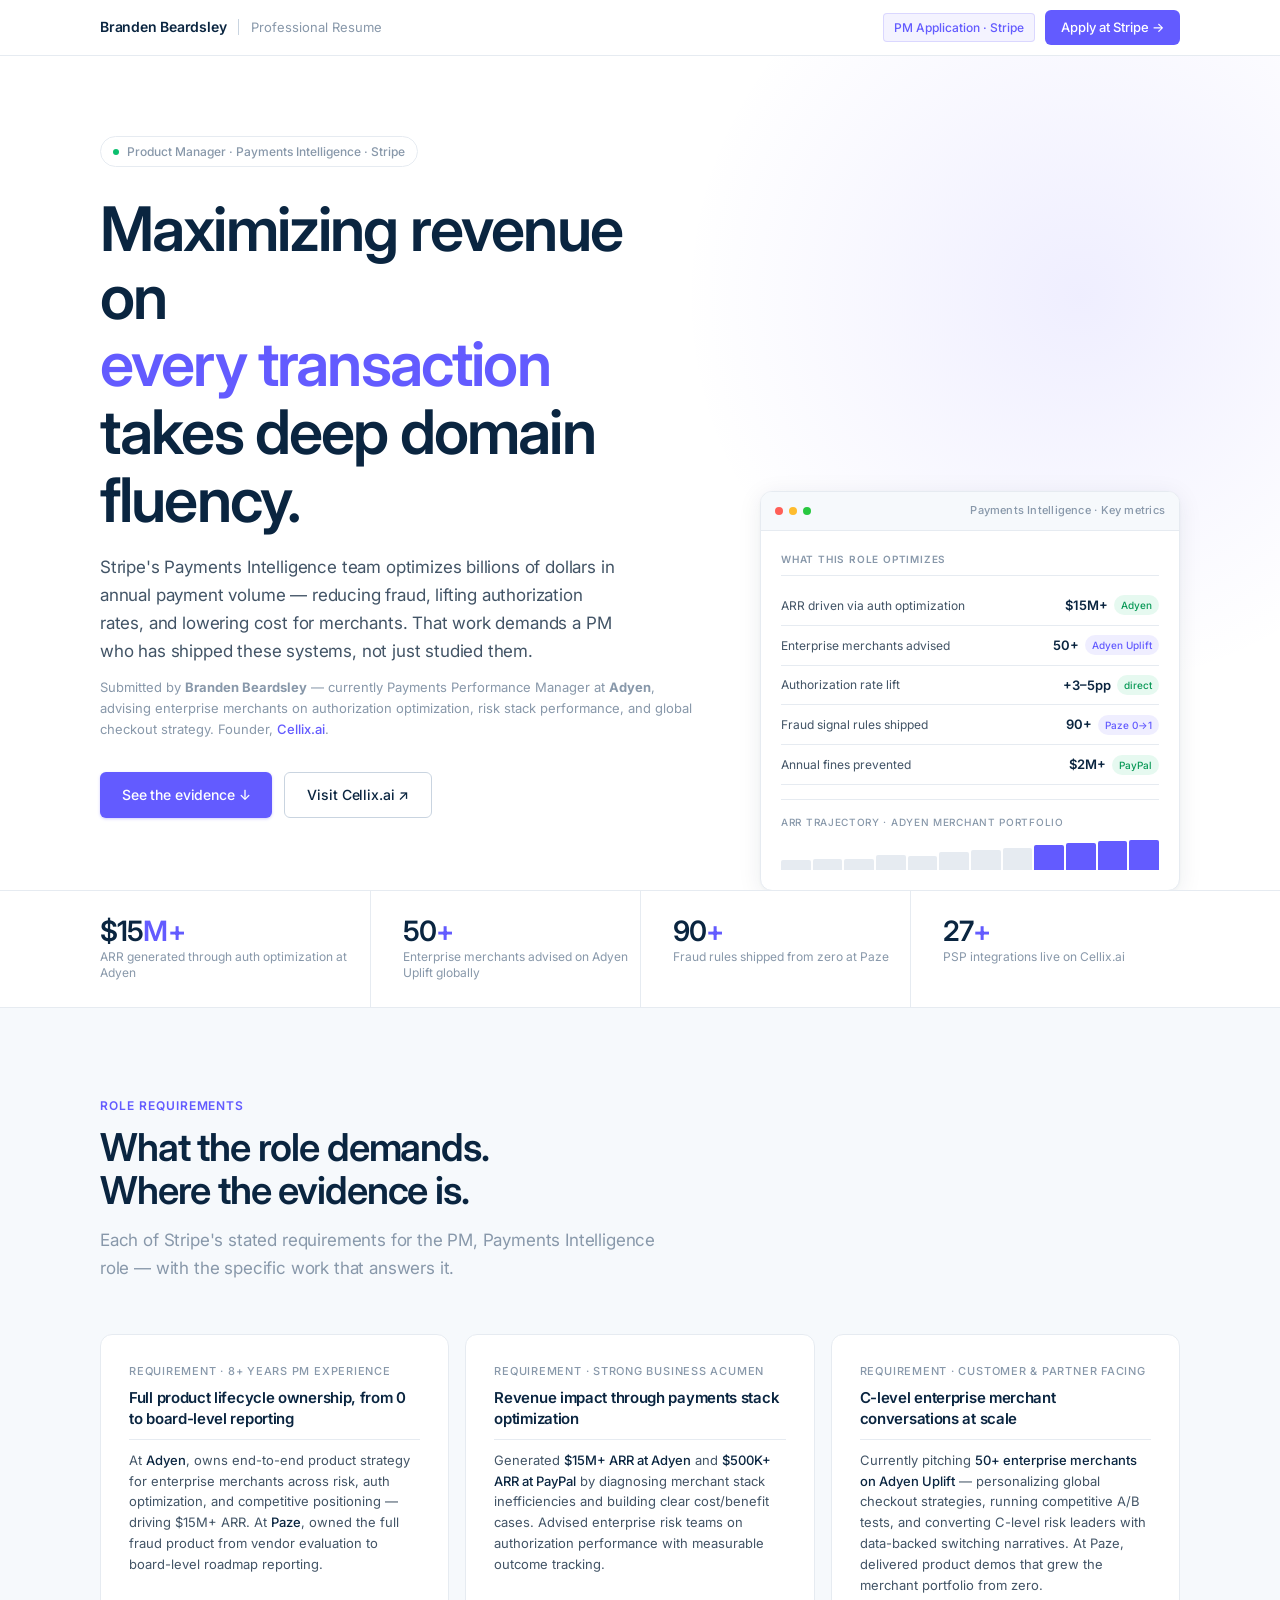
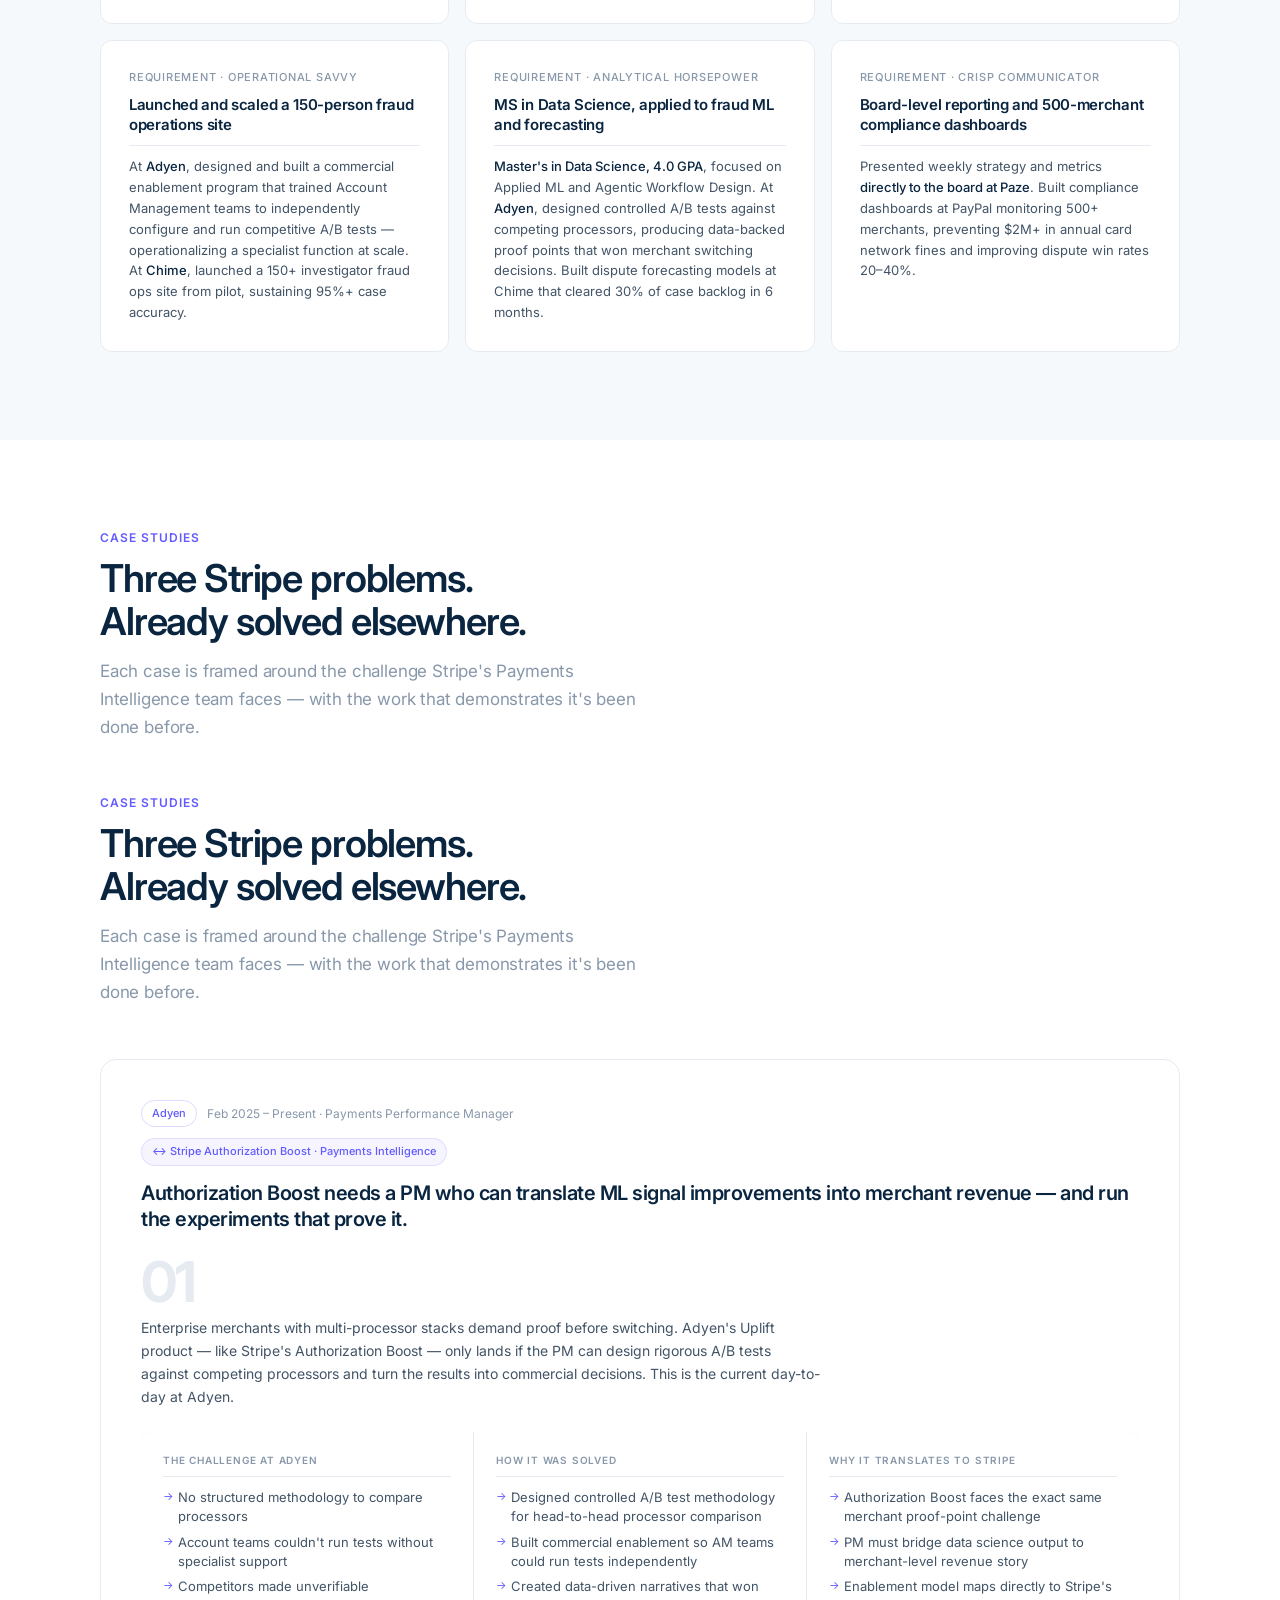
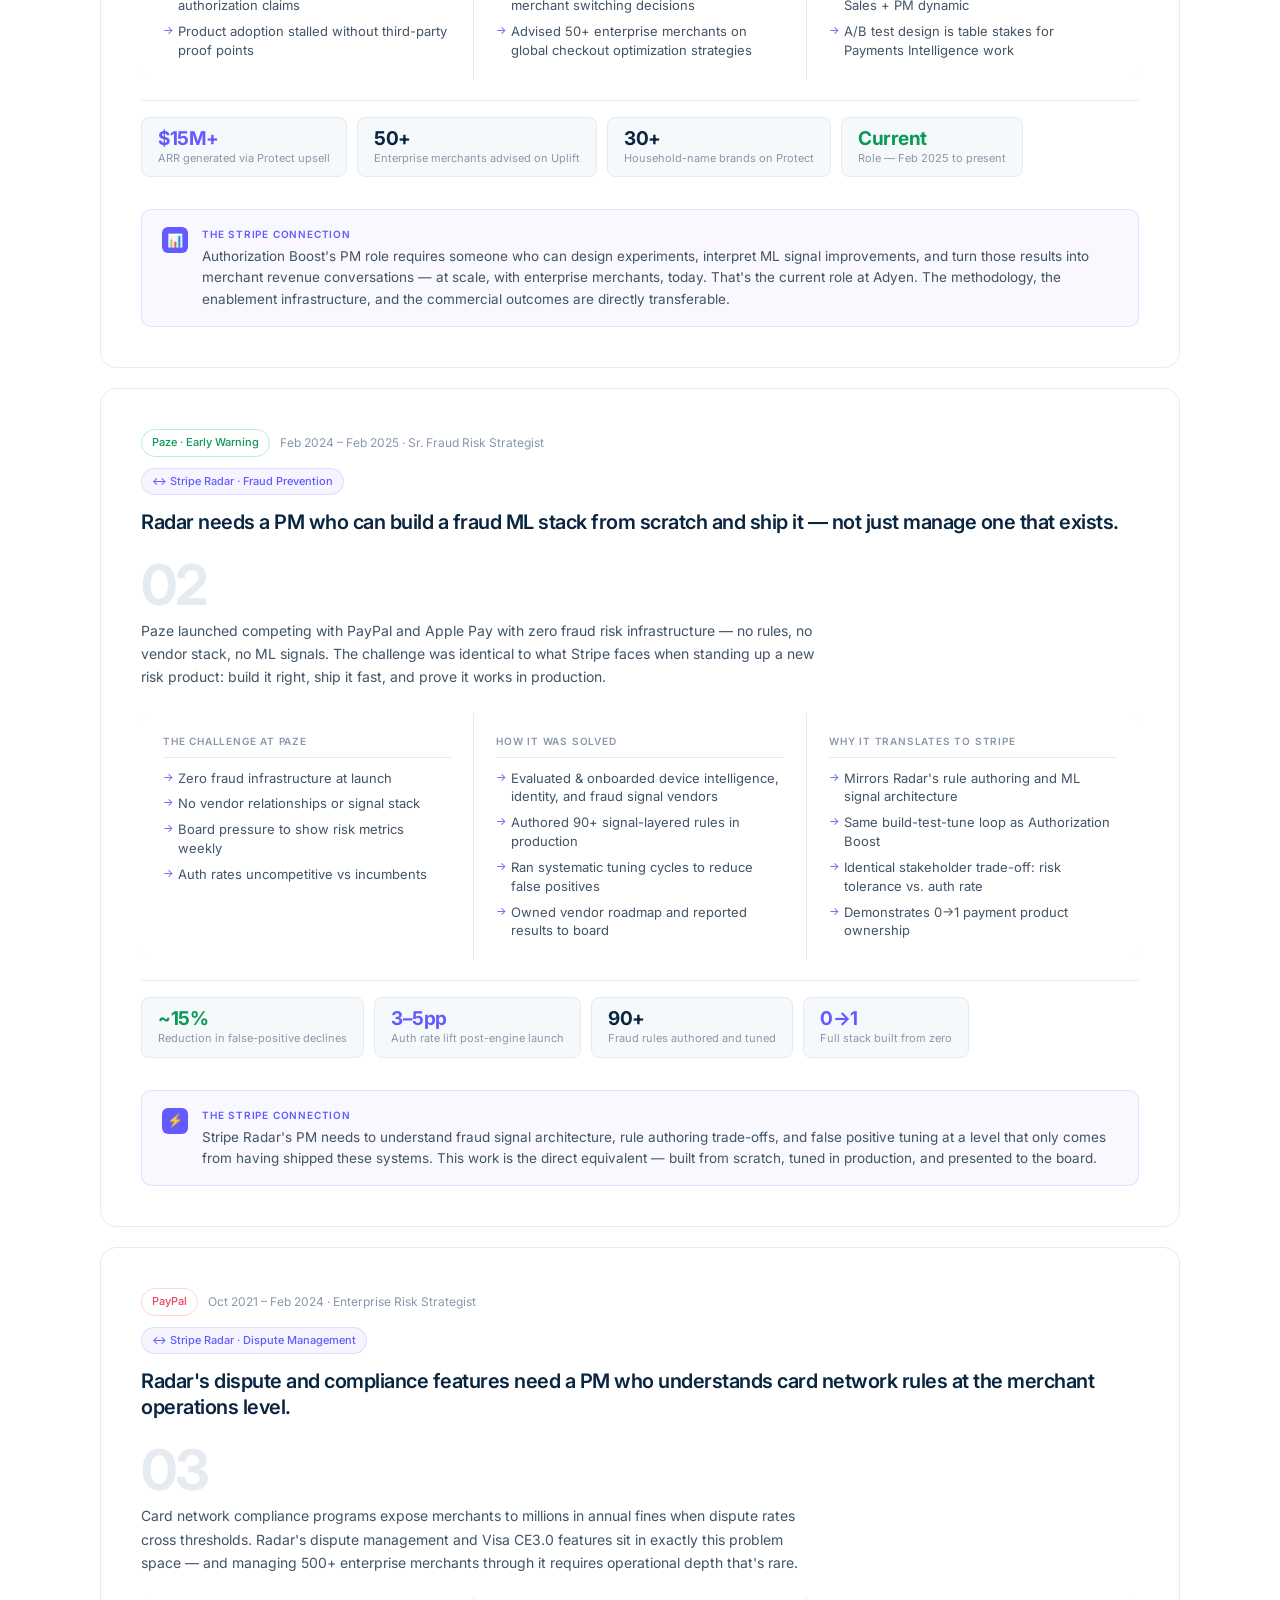
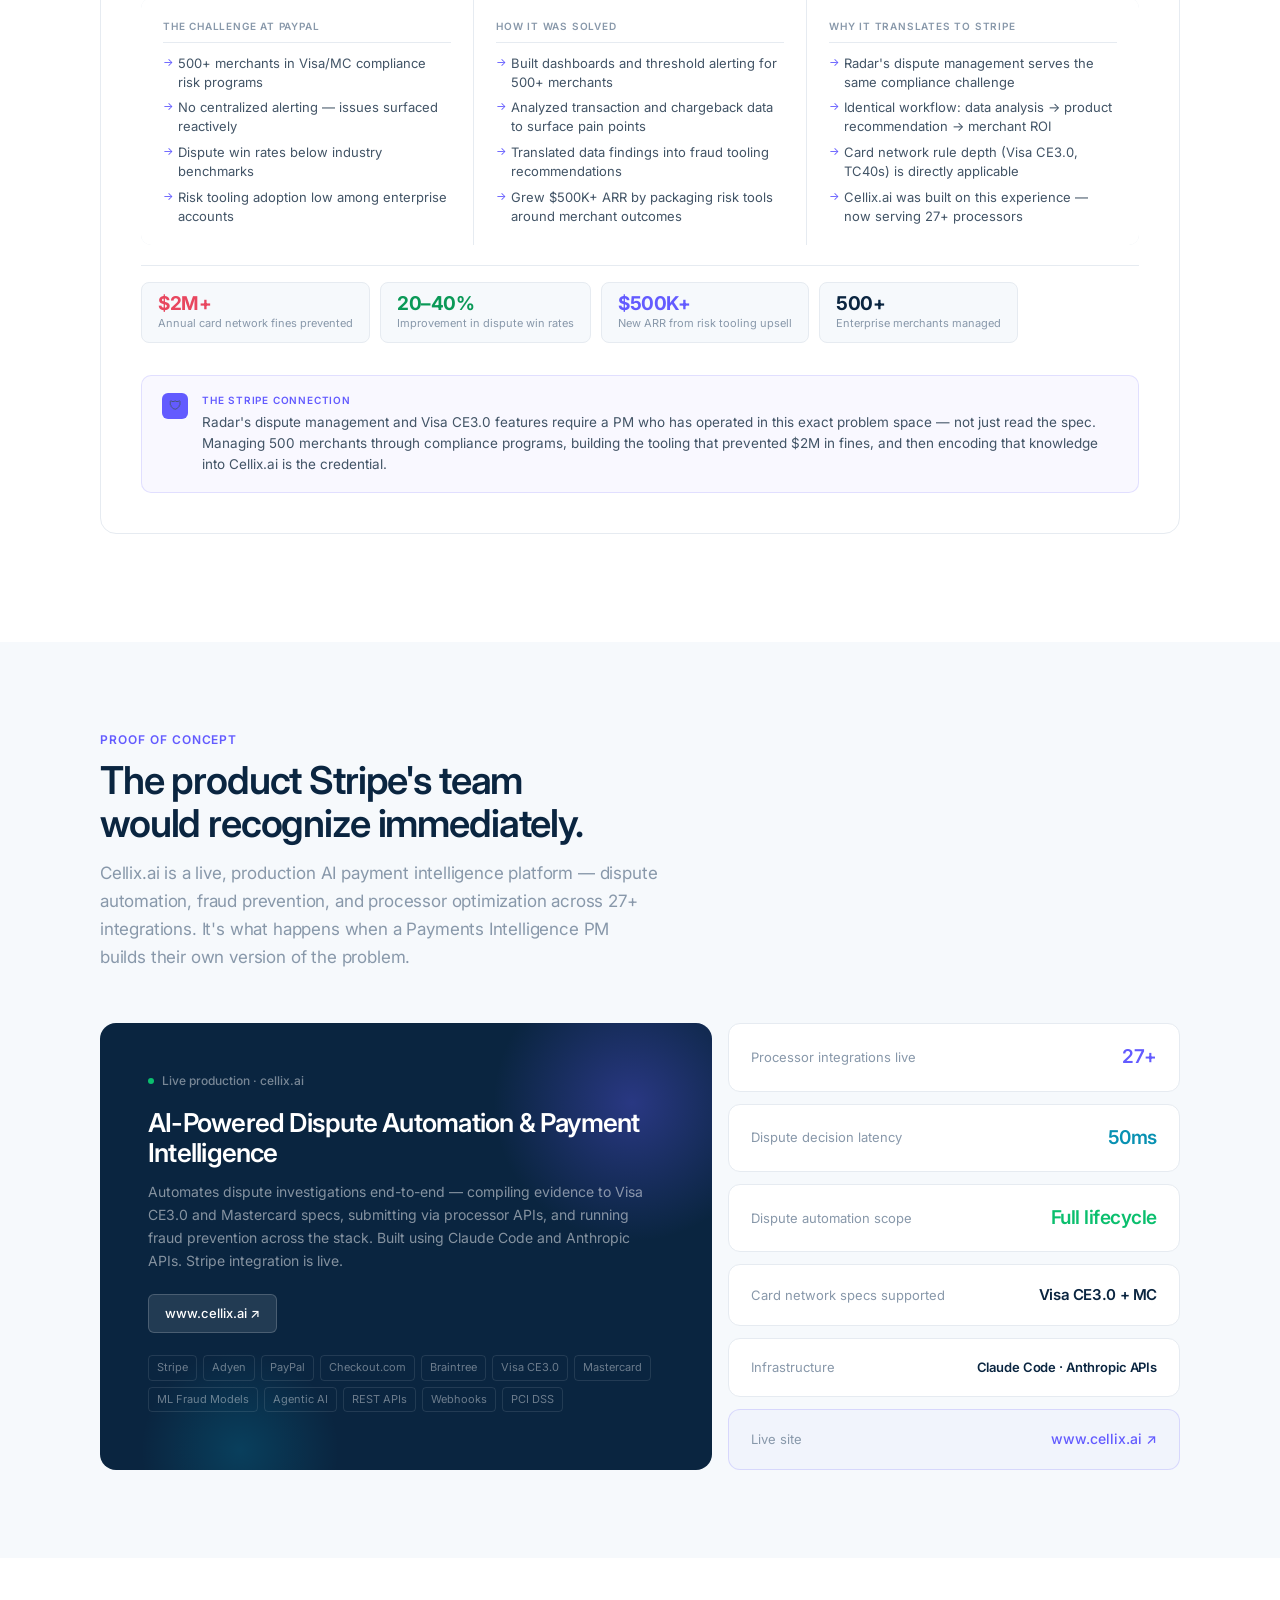
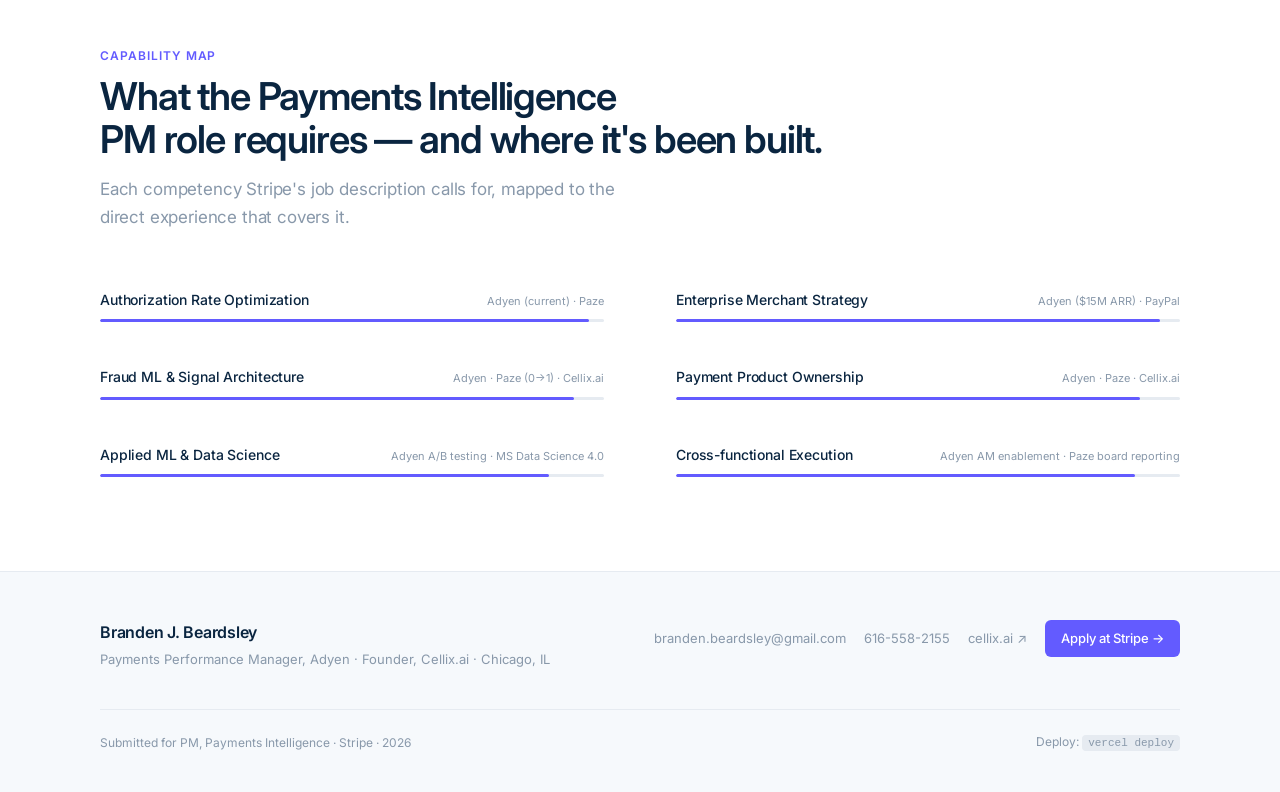
==== index.html @ ced95c44 "Initial commit: Branden Beardsley resume site for Stripe PM application Static HTML resume site with" ====
<!DOCTYPE html>
<html lang="en">
<head>
<meta charset="UTF-8"/>
<meta name="viewport" content="width=device-width, initial-scale=1.0"/>
<title>Branden Beardsley | Professional Resume</title>
<link rel="preconnect" href="https://fonts.googleapis.com"/>
<link rel="preconnect" href="https://fonts.gstatic.com" crossorigin/>
<link href="https://fonts.googleapis.com/css2?family=Inter:wght@300;400;500;600&display=swap" rel="stylesheet"/>
<style>
:root{
  --v:#635BFF;
  --v-dark:#4F46E5;
  --navy:#0A2540;
  --green:#0BBF6E;
  --red:#E8475F;
  --white:#FFFFFF;
  --surface:#F6F9FC;
  --border:#E6EBF1;
  --border2:#C9D4E0;
  --muted:#8898AA;
  --body:#425466;
  --head:#0A2540;
  --f:'Inter',-apple-system,BlinkMacSystemFont,'Segoe UI',sans-serif;
  --max:1080px;
  --g:48px;
}
*,*::before,*::after{box-sizing:border-box;margin:0;padding:0}
html{scroll-behavior:smooth}
body{font-family:var(--f);color:var(--body);background:var(--white);-webkit-font-smoothing:antialiased;overflow-x:hidden;line-height:1.6}

/* NAV */
.nav{position:sticky;top:0;z-index:200;height:56px;display:flex;align-items:center;padding:0 var(--g);background:rgba(255,255,255,.95);backdrop-filter:blur(10px);border-bottom:1px solid var(--border)}
.nav-in{max-width:var(--max);width:100%;margin:0 auto;display:flex;align-items:center;justify-content:space-between}
.nav-brand{display:flex;align-items:center;text-decoration:none}
.nav-name{font-size:14px;font-weight:600;color:var(--head);letter-spacing:-.015em}
.nav-div{width:1px;height:16px;background:var(--border2);margin:0 12px}
.nav-sub{font-size:13px;color:var(--muted)}
.nav-right{display:flex;align-items:center;gap:10px}
.nav-pill{font-size:12px;font-weight:500;color:var(--v);background:rgba(99,91,255,.07);border:1px solid rgba(99,91,255,.18);padding:4px 10px;border-radius:4px}
.nav-btn{font-size:13px;font-weight:500;color:#fff;background:var(--v);padding:7px 16px;border-radius:6px;text-decoration:none;transition:background .15s,transform .15s;white-space:nowrap}
.nav-btn:hover{background:var(--v-dark);transform:translateY(-1px)}

/* HERO — problem-first framing */
.hero{background:var(--white);position:relative;overflow:hidden;padding:80px var(--g) 0;border-bottom:1px solid var(--border)}
.hero::before{content:'';position:absolute;top:-160px;right:-200px;width:800px;height:800px;background:radial-gradient(ellipse at center,rgba(99,91,255,.1) 0%,rgba(99,91,255,.05) 35%,transparent 70%);pointer-events:none;border-radius:50%}
.hero-in{position:relative;z-index:2;max-width:var(--max);margin:0 auto;display:grid;grid-template-columns:1fr 420px;gap:64px;align-items:end}

.role-tag{display:inline-flex;align-items:center;gap:8px;font-size:12px;font-weight:500;color:var(--muted);border:1px solid var(--border);padding:5px 12px;border-radius:100px;margin-bottom:28px}
.role-dot{width:6px;height:6px;border-radius:50%;background:var(--green);animation:pulse 2s ease infinite}
@keyframes pulse{0%,100%{opacity:1;transform:scale(1)}50%{opacity:.4;transform:scale(1.3)}}

/* Lead with the PROBLEM, not the person */
.hero-h1{font-size:clamp(38px,4.8vw,64px);font-weight:600;line-height:1.1;letter-spacing:-.03em;color:var(--head);margin-bottom:20px}
.hero-h1 .hl{color:var(--v)}

/* Subhead frames the candidate as the answer, not the subject */
.hero-sub{font-size:17px;font-weight:400;color:var(--body);line-height:1.65;max-width:520px;margin-bottom:12px;letter-spacing:-.01em}
.hero-attribution{font-size:13px;color:var(--muted);margin-bottom:32px;letter-spacing:0}
.hero-attribution a{color:var(--v);text-decoration:none;font-weight:500}
.hero-attribution a:hover{text-decoration:underline}

.hero-btns{display:flex;gap:12px;flex-wrap:wrap;padding-bottom:72px}
.btn-p{display:inline-flex;align-items:center;gap:6px;font-size:14px;font-weight:500;color:#fff;background:var(--v);padding:11px 22px;border-radius:6px;text-decoration:none;letter-spacing:-.01em;transition:background .15s,box-shadow .15s,transform .15s;box-shadow:0 1px 3px rgba(99,91,255,.3)}
.btn-p:hover{background:var(--v-dark);box-shadow:0 4px 16px rgba(99,91,255,.35);transform:translateY(-1px)}
.btn-s{display:inline-flex;align-items:center;gap:6px;font-size:14px;font-weight:500;color:var(--head);background:var(--white);border:1px solid var(--border2);padding:11px 22px;border-radius:6px;text-decoration:none;letter-spacing:-.01em;transition:border-color .15s,box-shadow .15s,transform .15s}
.btn-s:hover{border-color:#b0bfd4;box-shadow:0 2px 8px rgba(10,37,64,.08);transform:translateY(-1px)}

/* Dashboard card stays — but it now shows Stripe-relevant metrics, not personal ones */
.hero-card{background:var(--white);border:1px solid var(--border);border-radius:12px;box-shadow:0 4px 24px rgba(10,37,64,.08),0 1px 4px rgba(10,37,64,.04);overflow:hidden;margin-bottom:-1px}
.card-chrome{background:var(--surface);border-bottom:1px solid var(--border);padding:10px 14px;display:flex;align-items:center;gap:6px}
.chrdot{width:8px;height:8px;border-radius:50%}
.c-r{background:#ff5f57}.c-y{background:#febc2e}.c-g{background:#28c840}
.card-ttl{font-size:11px;font-weight:500;color:var(--muted);margin-left:auto;letter-spacing:.02em}
.card-body{padding:20px}
.card-sh{font-size:10px;font-weight:600;text-transform:uppercase;letter-spacing:.08em;color:var(--muted);margin-bottom:10px;padding-bottom:8px;border-bottom:1px solid var(--border)}
.mrow{display:flex;align-items:center;justify-content:space-between;padding:9px 0;border-bottom:1px solid var(--border)}
.mrow:last-of-type{border-bottom:none}
.ml{font-size:12px;color:var(--body)}
.mr{display:flex;align-items:center;gap:6px;font-size:13px;font-weight:600;color:var(--head)}
.mtag{font-size:10px;font-weight:500;padding:2px 7px;border-radius:100px}
.tg{background:rgba(11,191,110,.1);color:#0a9957}
.tv{background:rgba(99,91,255,.1);color:var(--v)}
.tc{background:rgba(0,212,255,.1);color:#0099bb}
.sparkwrap{margin-top:14px;padding-top:14px;border-top:1px solid var(--border)}
.spark-lbl{font-size:10px;font-weight:500;text-transform:uppercase;letter-spacing:.07em;color:var(--muted);margin-bottom:8px}
.spark{height:32px;display:flex;align-items:flex-end;gap:2px}
.sb{flex:1;background:#E6EBF1;border-radius:2px 2px 0 0;transition:background .2s}
.sb.hi{background:var(--v)}

/* STAT STRIP */
.stats{background:var(--white);border-bottom:1px solid var(--border);padding:0 var(--g)}
.stats-in{max-width:var(--max);margin:0 auto;display:grid;grid-template-columns:repeat(4,1fr)}
.sc{padding:26px 0 26px 32px;border-left:1px solid var(--border)}
.sc:first-child{border-left:none;padding-left:0}
.sc-n{font-size:28px;font-weight:600;color:var(--head);letter-spacing:-.03em;line-height:1;margin-bottom:4px}
.sc-n em{font-style:normal;color:var(--v)}
/* Label now frames result for STRIPE, not the candidate */
.sc-l{font-size:12px;color:var(--muted);line-height:1.35}

/* SECTION */
.sec{padding:88px var(--g)}
.sec-alt{background:var(--surface)}
.sec-in{max-width:var(--max);margin:0 auto}
.sec-ey{font-size:12px;font-weight:600;color:var(--v);text-transform:uppercase;letter-spacing:.08em;margin-bottom:10px}
.sec-h2{font-size:clamp(26px,3vw,40px);font-weight:600;color:var(--head);letter-spacing:-.03em;line-height:1.12;margin-bottom:14px}
.sec-lead{font-size:17px;color:var(--muted);max-width:560px;line-height:1.65;margin-bottom:52px;letter-spacing:-.01em}

/* ─────────────────────────────────────
   PROBLEM → EVIDENCE grid
   Each card starts with a STRIPE need,
   then shows evidence that it's solved.
   NOT "here's what I did" — "here's the
   problem you have and why it's solved."
───────────────────────────────────── */
.bento{display:grid;grid-template-columns:repeat(3,1fr);gap:16px}
.bc{background:var(--white);border:1px solid var(--border);border-radius:12px;padding:28px;position:relative;overflow:hidden;transition:box-shadow .2s,border-color .2s,transform .2s}
.bc::before{content:'';position:absolute;top:0;left:0;right:0;height:3px;background:var(--ct,var(--v));transform:scaleX(0);transform-origin:left;transition:transform .25s ease}
.bc:hover{box-shadow:0 4px 20px rgba(10,37,64,.09);border-color:rgba(99,91,255,.2);transform:translateY(-2px)}
.bc:hover::before{transform:scaleX(1)}
/* Problem label in muted — the stripe need */
.bc-problem{font-size:11px;font-weight:500;color:var(--muted);text-transform:uppercase;letter-spacing:.07em;margin-bottom:8px}
/* The headline is the SOLUTION STATEMENT */
.bc-h{font-size:15px;font-weight:600;color:var(--head);letter-spacing:-.02em;line-height:1.35;margin-bottom:10px}
/* Evidence is factual, third-person, brief */
.bc-ev{font-size:13px;color:var(--body);line-height:1.6;border-top:1px solid var(--border);padding-top:10px;margin-top:2px}
.bc-ev strong{color:var(--head);font-weight:500}

/* CASE STUDIES — reframed around Stripe's products */
.case{background:var(--white);border:1px solid var(--border);border-radius:16px;padding:40px;margin-bottom:20px;transition:box-shadow .2s,border-color .2s}
.case:hover{box-shadow:0 6px 32px rgba(10,37,64,.07);border-color:rgba(99,91,255,.18)}
.case-hd{display:flex;align-items:flex-start;justify-content:space-between;margin-bottom:6px;gap:16px;flex-wrap:wrap}
.co-row{display:flex;align-items:center;gap:10px;margin-bottom:10px}
.co-badge{font-size:11px;font-weight:500;padding:4px 10px;border-radius:100px;border:1px solid}
.co-date{font-size:12px;color:var(--muted)}
.case-num{font-size:56px;font-weight:700;color:var(--border);line-height:1;letter-spacing:-.04em;flex-shrink:0;user-select:none}
/* Case headline is STRIPE's product challenge, not "what I did" */
.case-h{font-size:20px;font-weight:600;color:var(--head);letter-spacing:-.025em;line-height:1.3;margin-bottom:6px}
.case-stripe-product{display:inline-flex;align-items:center;gap:6px;font-size:11px;font-weight:500;color:var(--v);background:rgba(99,91,255,.06);border:1px solid rgba(99,91,255,.15);padding:4px 10px;border-radius:100px;margin-bottom:14px}
.case-ctx{font-size:14px;color:var(--body);line-height:1.65;margin-bottom:24px;max-width:680px}
.ctbl{display:grid;grid-template-columns:repeat(3,1fr);gap:1px;background:var(--border);border-radius:10px;overflow:hidden;margin-bottom:20px}
.ccol{background:var(--white);padding:20px 22px}
.cch{font-size:10px;font-weight:600;text-transform:uppercase;letter-spacing:.08em;color:var(--muted);margin-bottom:11px;padding-bottom:8px;border-bottom:1px solid var(--border)}
.ccol ul{list-style:none;display:flex;flex-direction:column;gap:7px}
.ccol li{font-size:13px;color:var(--body);line-height:1.45;padding-left:15px;position:relative}
.ccol li::before{content:'→';position:absolute;left:0;color:var(--v);font-size:11px;top:1px}
.outcomes{display:flex;gap:10px;flex-wrap:wrap;padding:16px 0;border-top:1px solid var(--border);margin-bottom:16px}
.oc{background:var(--surface);border:1px solid var(--border);border-radius:8px;padding:11px 16px;display:flex;flex-direction:column;gap:3px;transition:border-color .2s}
.oc:hover{border-color:rgba(99,91,255,.2)}
.oc-n{font-size:19px;font-weight:700;letter-spacing:-.025em;line-height:1}
.oc-l{font-size:11px;color:var(--muted);line-height:1.3}
.callout{display:flex;gap:14px;align-items:flex-start;background:rgba(99,91,255,.04);border:1px solid rgba(99,91,255,.16);border-radius:10px;padding:16px 20px}
.callout-ic{width:26px;height:26px;border-radius:6px;background:var(--v);display:flex;align-items:center;justify-content:center;font-size:13px;flex-shrink:0;margin-top:1px}
.callout-lbl{font-size:10px;font-weight:600;text-transform:uppercase;letter-spacing:.08em;color:var(--v);margin-bottom:4px}
.callout-txt{font-size:13.5px;color:var(--body);line-height:1.58}

/* CELLIX */
.cellix-grid{display:grid;grid-template-columns:1.15fr .85fr;gap:16px}
.cellix-card{background:var(--navy);border-radius:16px;padding:48px;position:relative;overflow:hidden}
.cellix-card::before{content:'';position:absolute;top:-60px;right:-60px;width:280px;height:280px;border-radius:50%;background:radial-gradient(circle,rgba(99,91,255,.35) 0%,transparent 70%);pointer-events:none}
.cellix-card::after{content:'';position:absolute;bottom:-80px;left:40px;width:200px;height:200px;border-radius:50%;background:radial-gradient(circle,rgba(0,212,255,.15) 0%,transparent 70%);pointer-events:none}
.cellix-ey{display:flex;align-items:center;gap:8px;font-size:12px;font-weight:500;color:rgba(255,255,255,.45);margin-bottom:18px}
.ld{width:6px;height:6px;border-radius:50%;background:var(--green);animation:pulse 2s infinite}
.cellix-h{font-size:26px;font-weight:600;color:#fff;letter-spacing:-.03em;line-height:1.15;margin-bottom:12px;position:relative;z-index:1}
/* Cellix description focuses on what it DOES for payments, not who built it */
.cellix-p{font-size:14px;color:rgba(255,255,255,.5);line-height:1.65;margin-bottom:22px;position:relative;z-index:1}
.cellix-lnk{display:inline-flex;align-items:center;gap:6px;font-size:13px;font-weight:500;color:#fff;background:rgba(255,255,255,.1);border:1px solid rgba(255,255,255,.18);padding:8px 16px;border-radius:6px;text-decoration:none;margin-bottom:22px;transition:background .15s,border-color .15s;position:relative;z-index:1}
.cellix-lnk:hover{background:rgba(255,255,255,.18);border-color:rgba(255,255,255,.3)}
.tag-cloud{display:flex;flex-wrap:wrap;gap:6px;position:relative;z-index:1}
.ptag{font-size:11px;color:rgba(255,255,255,.4);border:1px solid rgba(255,255,255,.1);padding:3px 8px;border-radius:4px;transition:all .15s;cursor:default}
.ptag:hover{color:#fff;border-color:rgba(99,91,255,.5);background:rgba(99,91,255,.12)}
.cellix-right{display:flex;flex-direction:column;gap:12px}
.cst{background:var(--white);border:1px solid var(--border);border-radius:12px;padding:18px 22px;display:flex;align-items:center;justify-content:space-between;transition:border-color .2s,box-shadow .2s}
.cst:hover{border-color:rgba(99,91,255,.22);box-shadow:0 2px 10px rgba(10,37,64,.06)}
.cst-l{font-size:13px;color:var(--muted)}
.cst-v{font-size:19px;font-weight:600;color:var(--head);letter-spacing:-.025em}
.cst-v.vi{color:var(--v)}.cst-v.gr{color:var(--green)}.cst-v.cy{color:#0891B2}

/* SKILLS */
.skills{display:grid;grid-template-columns:1fr 1fr;gap:32px 72px}
.ski{padding:6px 0}
.ski-top{display:flex;justify-content:space-between;align-items:baseline;margin-bottom:8px}
.ski-name{font-size:14px;font-weight:500;color:var(--head);letter-spacing:-.01em}
.ski-src{font-size:11px;color:var(--muted)}
.ski-track{height:3px;background:var(--border);border-radius:100px;overflow:hidden}
.ski-fill{height:100%;border-radius:100px;background:var(--v);width:var(--w,80%);animation:fillIn 1.5s cubic-bezier(.22,1,.36,1) both;transform:scaleX(0);transform-origin:left}
@keyframes fillIn{to{transform:scaleX(1)}}

/* FOOTER */
.footer{background:var(--surface);border-top:1px solid var(--border);padding:48px var(--g) 40px}
.footer-in{max-width:var(--max);margin:0 auto}
.footer-top{display:flex;align-items:flex-start;justify-content:space-between;margin-bottom:40px;gap:32px;flex-wrap:wrap}
.f-name{font-size:16px;font-weight:600;color:var(--head);letter-spacing:-.015em;margin-bottom:3px}
.f-role{font-size:13px;color:var(--muted)}
.flinks{display:flex;gap:18px;align-items:center;flex-wrap:wrap}
.fl{font-size:13px;color:var(--muted);text-decoration:none;transition:color .15s}
.fl:hover{color:var(--head)}
.f-cta{display:inline-flex;align-items:center;gap:5px;font-size:13px;font-weight:500;color:#fff;background:var(--v);padding:8px 16px;border-radius:6px;text-decoration:none;transition:background .15s,transform .15s}
.f-cta:hover{background:var(--v-dark);transform:translateY(-1px)}
.fdiv{height:1px;background:var(--border);margin-bottom:22px}
.fbot{display:flex;justify-content:space-between;align-items:center;flex-wrap:wrap;gap:12px}
.fcopy{font-size:12px;color:var(--muted)}

/* ANIMS */
@keyframes fadeUp{from{opacity:0;transform:translateY(16px)}to{opacity:1;transform:translateY(0)}}
.au{animation:fadeUp .6s ease both}
.d1{animation-delay:.05s}.d2{animation-delay:.13s}.d3{animation-delay:.22s}
.d4{animation-delay:.33s}.d5{animation-delay:.46s}.d6{animation-delay:.6s}

/* RESPONSIVE */
@media(max-width:960px){
  :root{--g:24px}
  .hero-in{grid-template-columns:1fr}
  .hero-card{display:none}
  .stats-in{grid-template-columns:repeat(2,1fr)}
  .bento{grid-template-columns:repeat(2,1fr)}
  .ctbl{grid-template-columns:1fr}
  .cellix-grid{grid-template-columns:1fr}
  .skills{grid-template-columns:1fr;gap:24px}
  .footer-top{flex-direction:column}
  .sec{padding:64px var(--g)}
}
@media(max-width:600px){
  .bento{grid-template-columns:1fr}
  .stats-in{grid-template-columns:1fr 1fr}
  .nav-pill{display:none}
}
</style>
</head>
<body>

<!-- NAV -->
<nav class="nav">
  <div class="nav-in">
    <a class="nav-brand" href="#">
      <span class="nav-name">Branden Beardsley</span>
      <span class="nav-div"></span>
      <span class="nav-sub">Professional Resume</span>
    </a>
    <div class="nav-right">
      <span class="nav-pill">PM Application · Stripe</span>
      <a class="nav-btn" href="https://stripe.com/jobs/listing/product-manager-payments-intelligence/7303224/apply" target="_blank">Apply at Stripe →</a>
    </div>
  </div>
</nav>

<!-- HERO — opens with Stripe's problem, not the candidate -->
<section class="hero">
  <div class="hero-in">
    <div class="hero-left">
      <div class="role-tag au d1">
        <span class="role-dot"></span>
        Product Manager · Payments Intelligence · Stripe
      </div>

      <!-- Headline frames the ROLE'S challenge, not the person -->
      <h1 class="hero-h1 au d2">
        Maximizing revenue on<br>
        <span class="hl">every transaction</span><br>
        takes deep domain fluency.
      </h1>

      <!-- Sub answers: here's how that fluency was built -->
      <p class="hero-sub au d3">
        Stripe's Payments Intelligence team optimizes billions of dollars in annual payment volume — reducing fraud, lifting authorization rates, and lowering cost for merchants. That work demands a PM who has shipped these systems, not just studied them.
      </p>
      <p class="hero-attribution au d3">
        Submitted by <strong>Branden Beardsley</strong> — currently Payments Performance Manager at <strong>Adyen</strong>, advising enterprise merchants on authorization optimization, risk stack performance, and global checkout strategy. Founder, <a href="https://www.cellix.ai" target="_blank">Cellix.ai</a>.
      </p>

      <div class="hero-btns au d4">
        <a class="btn-p" href="#evidence">See the evidence ↓</a>
        <a class="btn-s" href="https://www.cellix.ai" target="_blank">Visit Cellix.ai ↗</a>
      </div>
    </div>

    <!-- Card frames Stripe's domain problems, not candidate achievements -->
    <div class="hero-card au d5">
      <div class="card-chrome">
        <span class="chrdot c-r"></span><span class="chrdot c-y"></span><span class="chrdot c-g"></span>
        <span class="card-ttl">Payments Intelligence · Key metrics</span>
      </div>
      <div class="card-body">
        <div class="card-sh">What this role optimizes</div>
        <div class="mrow"><span class="ml">ARR driven via auth optimization</span><span class="mr">$15M+ <span class="mtag tg">Adyen</span></span></div>
        <div class="mrow"><span class="ml">Enterprise merchants advised</span><span class="mr">50+ <span class="mtag tv">Adyen Uplift</span></span></div>
        <div class="mrow"><span class="ml">Authorization rate lift</span><span class="mr">+3–5pp <span class="mtag tg">direct</span></span></div>
        <div class="mrow"><span class="ml">Fraud signal rules shipped</span><span class="mr">90+ <span class="mtag tv">Paze 0→1</span></span></div>
        <div class="mrow"><span class="ml">Annual fines prevented</span><span class="mr">$2M+ <span class="mtag tg">PayPal</span></span></div>
        <div class="sparkwrap">
          <div class="spark-lbl">ARR trajectory · Adyen merchant portfolio</div>
          <div class="spark">
            <div class="sb" style="height:30%"></div><div class="sb" style="height:36%"></div>
            <div class="sb" style="height:34%"></div><div class="sb" style="height:48%"></div>
            <div class="sb" style="height:44%"></div><div class="sb" style="height:56%"></div>
            <div class="sb" style="height:62%"></div><div class="sb" style="height:70%"></div>
            <div class="sb hi" style="height:79%"></div><div class="sb hi" style="height:86%"></div>
            <div class="sb hi" style="height:91%"></div><div class="sb hi" style="height:95%"></div>
          </div>
        </div>
      </div>
    </div>
  </div>
</section>

<!-- STAT STRIP — framed as outcomes delivered for merchants, not resume bullets -->
<div class="stats">
  <div class="stats-in au d6">
    <div class="sc">
      <div class="sc-n">$15<em>M+</em></div>
      <div class="sc-l">ARR generated through auth optimization at Adyen</div>
    </div>
    <div class="sc">
      <div class="sc-n">50<em>+</em></div>
      <div class="sc-l">Enterprise merchants advised on Adyen Uplift globally</div>
    </div>
    <div class="sc">
      <div class="sc-n">90<em>+</em></div>
      <div class="sc-l">Fraud rules shipped from zero at Paze</div>
    </div>
    <div class="sc">
      <div class="sc-n">27<em>+</em></div>
      <div class="sc-l">PSP integrations live on Cellix.ai</div>
    </div>
  </div>
</div>

<!-- REQUIREMENTS — framed as STRIPE NEEDS, answered with evidence -->
<section class="sec sec-alt" id="evidence">
  <div class="sec-in">
    <div class="sec-ey">Role requirements</div>
    <h2 class="sec-h2">What the role demands.<br>Where the evidence is.</h2>
    <p class="sec-lead">Each of Stripe's stated requirements for the PM, Payments Intelligence role — with the specific work that answers it.</p>

    <div class="bento">

      <div class="bc" style="--ct:#635BFF">
        <div class="bc-problem">Requirement · 8+ years PM experience</div>
        <div class="bc-h">Full product lifecycle ownership, from 0 to board-level reporting</div>
        <div class="bc-ev">At <strong>Adyen</strong>, owns end-to-end product strategy for enterprise merchants across risk, auth optimization, and competitive positioning — driving $15M+ ARR. At <strong>Paze</strong>, owned the full fraud product from vendor evaluation to board-level roadmap reporting.</div>
      </div>

      <div class="bc" style="--ct:#0BBF6E">
        <div class="bc-problem">Requirement · Strong business acumen</div>
        <div class="bc-h">Revenue impact through payments stack optimization</div>
        <div class="bc-ev">Generated <strong>$15M+ ARR at Adyen</strong> and <strong>$500K+ ARR at PayPal</strong> by diagnosing merchant stack inefficiencies and building clear cost/benefit cases. Advised enterprise risk teams on authorization performance with measurable outcome tracking.</div>
      </div>

      <div class="bc" style="--ct:#00D4FF">
        <div class="bc-problem">Requirement · Customer &amp; partner facing</div>
        <div class="bc-h">C-level enterprise merchant conversations at scale</div>
        <div class="bc-ev">Currently pitching <strong>50+ enterprise merchants on Adyen Uplift</strong> — personalizing global checkout strategies, running competitive A/B tests, and converting C-level risk leaders with data-backed switching narratives. At Paze, delivered product demos that grew the merchant portfolio from zero.</div>
      </div>

      <div class="bc" style="--ct:#E8475F">
        <div class="bc-problem">Requirement · Operational savvy</div>
        <div class="bc-h">Launched and scaled a 150-person fraud operations site</div>
        <div class="bc-ev">At <strong>Adyen</strong>, designed and built a commercial enablement program that trained Account Management teams to independently configure and run competitive A/B tests — operationalizing a specialist function at scale. At <strong>Chime</strong>, launched a 150+ investigator fraud ops site from pilot, sustaining 95%+ case accuracy.</div>
      </div>

      <div class="bc" style="--ct:#635BFF">
        <div class="bc-problem">Requirement · Analytical horsepower</div>
        <div class="bc-h">MS in Data Science, applied to fraud ML and forecasting</div>
        <div class="bc-ev"><strong>Master's in Data Science, 4.0 GPA</strong>, focused on Applied ML and Agentic Workflow Design. At <strong>Adyen</strong>, designed controlled A/B tests against competing processors, producing data-backed proof points that won merchant switching decisions. Built dispute forecasting models at Chime that cleared 30% of case backlog in 6 months.</div>
      </div>

      <div class="bc" style="--ct:#0BBF6E">
        <div class="bc-problem">Requirement · Crisp communicator</div>
        <div class="bc-h">Board-level reporting and 500-merchant compliance dashboards</div>
        <div class="bc-ev">Presented weekly strategy and metrics <strong>directly to the board at Paze</strong>. Built compliance dashboards at PayPal monitoring 500+ merchants, preventing $2M+ in annual card network fines and improving dispute win rates 20–40%.</div>
      </div>

    </div>
  </div>
</section>

<!-- CASE STUDIES — each opens with the Stripe product challenge -->
<section class="sec" id="cases">
  <div class="sec-in">
    <div class="sec-ey">Case studies</div>
    <h2 class="sec-h2">Three Stripe problems.<br>Already solved elsewhere.</h2>
    <p class="sec-lead">Each case is framed around the challenge Stripe's Payments Intelligence team faces — with the work that demonstrates it's been done before.</p>

    <div class="sec-ey">Case studies</div>
    <h2 class="sec-h2">Three Stripe problems.<br>Already solved elsewhere.</h2>
    <p class="sec-lead">Each case is framed around the challenge Stripe's Payments Intelligence team faces — with the work that demonstrates it's been done before.</p>

    <!-- CASE 1: ADYEN — leads because it's current and most directly relevant -->
    <div class="case">
      <div class="case-hd">
        <div>
          <div class="co-row">
            <span class="co-badge" style="color:var(--v);border-color:rgba(99,91,255,.22)">Adyen</span>
            <span class="co-date">Feb 2025 – Present · Payments Performance Manager</span>
          </div>
          <div class="case-stripe-product">↔ Stripe Authorization Boost · Payments Intelligence</div>
          <h2 class="case-h">Authorization Boost needs a PM who can translate ML signal improvements into merchant revenue — and run the experiments that prove it.</h2>
        </div>
        <div class="case-num">01</div>
      </div>
      <p class="case-ctx">Enterprise merchants with multi-processor stacks demand proof before switching. Adyen's Uplift product — like Stripe's Authorization Boost — only lands if the PM can design rigorous A/B tests against competing processors and turn the results into commercial decisions. This is the current day-to-day at Adyen.</p>
      <div class="ctbl">
        <div class="ccol">
          <div class="cch">The challenge at Adyen</div>
          <ul>
            <li>No structured methodology to compare processors</li>
            <li>Account teams couldn't run tests without specialist support</li>
            <li>Competitors made unverifiable authorization claims</li>
            <li>Product adoption stalled without third-party proof points</li>
          </ul>
        </div>
        <div class="ccol">
          <div class="cch">How it was solved</div>
          <ul>
            <li>Designed controlled A/B test methodology for head-to-head processor comparison</li>
            <li>Built commercial enablement so AM teams could run tests independently</li>
            <li>Created data-driven narratives that won merchant switching decisions</li>
            <li>Advised 50+ enterprise merchants on global checkout optimization strategies</li>
          </ul>
        </div>
        <div class="ccol">
          <div class="cch">Why it translates to Stripe</div>
          <ul>
            <li>Authorization Boost faces the exact same merchant proof-point challenge</li>
            <li>PM must bridge data science output to merchant-level revenue story</li>
            <li>Enablement model maps directly to Stripe's Sales + PM dynamic</li>
            <li>A/B test design is table stakes for Payments Intelligence work</li>
          </ul>
        </div>
      </div>
      <div class="outcomes">
        <div class="oc"><span class="oc-n" style="color:var(--v)">$15M+</span><span class="oc-l">ARR generated via Protect upsell</span></div>
        <div class="oc"><span class="oc-n" style="color:var(--head)">50+</span><span class="oc-l">Enterprise merchants advised on Uplift</span></div>
        <div class="oc"><span class="oc-n" style="color:var(--head)">30+</span><span class="oc-l">Household-name brands on Protect</span></div>
        <div class="oc"><span class="oc-n" style="color:#0a9957">Current</span><span class="oc-l">Role — Feb 2025 to present</span></div>
      </div>
      <div class="callout">
        <div class="callout-ic">📊</div>
        <div>
          <div class="callout-lbl">The Stripe connection</div>
          <div class="callout-txt">Authorization Boost's PM role requires someone who can design experiments, interpret ML signal improvements, and turn those results into merchant revenue conversations — at scale, with enterprise merchants, today. That's the current role at Adyen. The methodology, the enablement infrastructure, and the commercial outcomes are directly transferable.</div>
        </div>
      </div>
    </div>

    <!-- CASE 2: PAZE -->
    <div class="case">
      <div class="case-hd">
        <div>
          <div class="co-row">
            <span class="co-badge" style="color:#0a9957;border-color:rgba(11,191,110,.28)">Paze · Early Warning</span>
            <span class="co-date">Feb 2024 – Feb 2025 · Sr. Fraud Risk Strategist</span>
          </div>
          <div class="case-stripe-product">↔ Stripe Radar · Fraud Prevention</div>
          <h2 class="case-h">Radar needs a PM who can build a fraud ML stack from scratch and ship it — not just manage one that exists.</h2>
        </div>
        <div class="case-num">02</div>
      </div>
      <p class="case-ctx">Paze launched competing with PayPal and Apple Pay with zero fraud risk infrastructure — no rules, no vendor stack, no ML signals. The challenge was identical to what Stripe faces when standing up a new risk product: build it right, ship it fast, and prove it works in production.</p>
      <div class="ctbl">
        <div class="ccol">
          <div class="cch">The challenge at Paze</div>
          <ul>
            <li>Zero fraud infrastructure at launch</li>
            <li>No vendor relationships or signal stack</li>
            <li>Board pressure to show risk metrics weekly</li>
            <li>Auth rates uncompetitive vs incumbents</li>
          </ul>
        </div>
        <div class="ccol">
          <div class="cch">How it was solved</div>
          <ul>
            <li>Evaluated &amp; onboarded device intelligence, identity, and fraud signal vendors</li>
            <li>Authored 90+ signal-layered rules in production</li>
            <li>Ran systematic tuning cycles to reduce false positives</li>
            <li>Owned vendor roadmap and reported results to board</li>
          </ul>
        </div>
        <div class="ccol">
          <div class="cch">Why it translates to Stripe</div>
          <ul>
            <li>Mirrors Radar's rule authoring and ML signal architecture</li>
            <li>Same build-test-tune loop as Authorization Boost</li>
            <li>Identical stakeholder trade-off: risk tolerance vs. auth rate</li>
            <li>Demonstrates 0→1 payment product ownership</li>
          </ul>
        </div>
      </div>
      <div class="outcomes">
        <div class="oc"><span class="oc-n" style="color:#0a9957">~15%</span><span class="oc-l">Reduction in false-positive declines</span></div>
        <div class="oc"><span class="oc-n" style="color:var(--v)">3–5pp</span><span class="oc-l">Auth rate lift post-engine launch</span></div>
        <div class="oc"><span class="oc-n" style="color:var(--head)">90+</span><span class="oc-l">Fraud rules authored and tuned</span></div>
        <div class="oc"><span class="oc-n" style="color:var(--v)">0→1</span><span class="oc-l">Full stack built from zero</span></div>
      </div>
      <div class="callout">
        <div class="callout-ic">⚡</div>
        <div>
          <div class="callout-lbl">The Stripe connection</div>
          <div class="callout-txt">Stripe Radar's PM needs to understand fraud signal architecture, rule authoring trade-offs, and false positive tuning at a level that only comes from having shipped these systems. This work is the direct equivalent — built from scratch, tuned in production, and presented to the board.</div>
        </div>
      </div>
    </div>

    <!-- CASE 3 -->
    <div class="case">
      <div class="case-hd">
        <div>
          <div class="co-row">
            <span class="co-badge" style="color:var(--red);border-color:rgba(232,71,95,.22)">PayPal</span>
            <span class="co-date">Oct 2021 – Feb 2024 · Enterprise Risk Strategist</span>
          </div>
          <div class="case-stripe-product">↔ Stripe Radar · Dispute Management</div>
          <h2 class="case-h">Radar's dispute and compliance features need a PM who understands card network rules at the merchant operations level.</h2>
        </div>
        <div class="case-num">03</div>
      </div>
      <p class="case-ctx">Card network compliance programs expose merchants to millions in annual fines when dispute rates cross thresholds. Radar's dispute management and Visa CE3.0 features sit in exactly this problem space — and managing 500+ enterprise merchants through it requires operational depth that's rare.</p>
      <div class="ctbl">
        <div class="ccol">
          <div class="cch">The challenge at PayPal</div>
          <ul>
            <li>500+ merchants in Visa/MC compliance risk programs</li>
            <li>No centralized alerting — issues surfaced reactively</li>
            <li>Dispute win rates below industry benchmarks</li>
            <li>Risk tooling adoption low among enterprise accounts</li>
          </ul>
        </div>
        <div class="ccol">
          <div class="cch">How it was solved</div>
          <ul>
            <li>Built dashboards and threshold alerting for 500+ merchants</li>
            <li>Analyzed transaction and chargeback data to surface pain points</li>
            <li>Translated data findings into fraud tooling recommendations</li>
            <li>Grew $500K+ ARR by packaging risk tools around merchant outcomes</li>
          </ul>
        </div>
        <div class="ccol">
          <div class="cch">Why it translates to Stripe</div>
          <ul>
            <li>Radar's dispute management serves the same compliance challenge</li>
            <li>Identical workflow: data analysis → product recommendation → merchant ROI</li>
            <li>Card network rule depth (Visa CE3.0, TC40s) is directly applicable</li>
            <li>Cellix.ai was built on this experience — now serving 27+ processors</li>
          </ul>
        </div>
      </div>
      <div class="outcomes">
        <div class="oc"><span class="oc-n" style="color:var(--red)">$2M+</span><span class="oc-l">Annual card network fines prevented</span></div>
        <div class="oc"><span class="oc-n" style="color:#0a9957">20–40%</span><span class="oc-l">Improvement in dispute win rates</span></div>
        <div class="oc"><span class="oc-n" style="color:var(--v)">$500K+</span><span class="oc-l">New ARR from risk tooling upsell</span></div>
        <div class="oc"><span class="oc-n" style="color:var(--head)">500+</span><span class="oc-l">Enterprise merchants managed</span></div>
      </div>
      <div class="callout">
        <div class="callout-ic">🛡</div>
        <div>
          <div class="callout-lbl">The Stripe connection</div>
          <div class="callout-txt">Radar's dispute management and Visa CE3.0 features require a PM who has operated in this exact problem space — not just read the spec. Managing 500 merchants through compliance programs, building the tooling that prevented $2M in fines, and then encoding that knowledge into Cellix.ai is the credential.</div>
        </div>
      </div>
    </div>

  </div>
</section>

<!-- CELLIX — framed around what it DOES for payments, not who built it -->
<section class="sec sec-alt">
  <div class="sec-in">
    <div class="sec-ey">Proof of concept</div>
    <h2 class="sec-h2">The product Stripe's team<br>would recognize immediately.</h2>
    <p class="sec-lead">Cellix.ai is a live, production AI payment intelligence platform — dispute automation, fraud prevention, and processor optimization across 27+ integrations. It's what happens when a Payments Intelligence PM builds their own version of the problem.</p>

    <div class="cellix-grid">
      <div class="cellix-card">
        <div class="cellix-ey"><span class="ld"></span>Live production · cellix.ai</div>
        <h2 class="cellix-h">AI-Powered Dispute Automation &amp; Payment Intelligence</h2>
        <p class="cellix-p">Automates dispute investigations end-to-end — compiling evidence to Visa CE3.0 and Mastercard specs, submitting via processor APIs, and running fraud prevention across the stack. Built using Claude Code and Anthropic APIs. Stripe integration is live.</p>
        <a class="cellix-lnk" href="https://www.cellix.ai" target="_blank">www.cellix.ai ↗</a>
        <div class="tag-cloud">
          <span class="ptag">Stripe</span><span class="ptag">Adyen</span><span class="ptag">PayPal</span>
          <span class="ptag">Checkout.com</span><span class="ptag">Braintree</span>
          <span class="ptag">Visa CE3.0</span><span class="ptag">Mastercard</span>
          <span class="ptag">ML Fraud Models</span><span class="ptag">Agentic AI</span>
          <span class="ptag">REST APIs</span><span class="ptag">Webhooks</span><span class="ptag">PCI DSS</span>
        </div>
      </div>
      <div class="cellix-right">
        <div class="cst"><span class="cst-l">Processor integrations live</span><span class="cst-v vi">27+</span></div>
        <div class="cst"><span class="cst-l">Dispute decision latency</span><span class="cst-v cy">50ms</span></div>
        <div class="cst"><span class="cst-l">Dispute automation scope</span><span class="cst-v gr">Full lifecycle</span></div>
        <div class="cst"><span class="cst-l">Card network specs supported</span><span class="cst-v" style="font-size:15px">Visa CE3.0 + MC</span></div>
        <div class="cst"><span class="cst-l">Infrastructure</span><span class="cst-v" style="font-size:13px;letter-spacing:-.01em">Claude Code · Anthropic APIs</span></div>
        <div class="cst" style="border-color:rgba(99,91,255,.18);background:rgba(99,91,255,.03)">
          <span class="cst-l">Live site</span>
          <a href="https://www.cellix.ai" target="_blank" style="font-size:14px;font-weight:500;color:var(--v);text-decoration:none">www.cellix.ai ↗</a>
        </div>
      </div>
    </div>
  </div>
</section>

<!-- SKILLS — framed as capabilities the role requires -->
<section class="sec">
  <div class="sec-in">
    <div class="sec-ey">Capability map</div>
    <h2 class="sec-h2">What the Payments Intelligence<br>PM role requires — and where it's been built.</h2>
    <p class="sec-lead">Each competency Stripe's job description calls for, mapped to the direct experience that covers it.</p>
    <div class="skills">
      <div class="ski">
        <div class="ski-top"><span class="ski-name">Authorization Rate Optimization</span><span class="ski-src">Adyen (current) · Paze</span></div>
        <div class="ski-track"><div class="ski-fill" style="--w:97%"></div></div>
      </div>
      <div class="ski">
        <div class="ski-top"><span class="ski-name">Enterprise Merchant Strategy</span><span class="ski-src">Adyen ($15M ARR) · PayPal</span></div>
        <div class="ski-track"><div class="ski-fill" style="--w:96%;animation-delay:.08s"></div></div>
      </div>
      <div class="ski">
        <div class="ski-top"><span class="ski-name">Fraud ML &amp; Signal Architecture</span><span class="ski-src">Adyen · Paze (0→1) · Cellix.ai</span></div>
        <div class="ski-track"><div class="ski-fill" style="--w:94%;animation-delay:.14s"></div></div>
      </div>
      <div class="ski">
        <div class="ski-top"><span class="ski-name">Payment Product Ownership</span><span class="ski-src">Adyen · Paze · Cellix.ai</span></div>
        <div class="ski-track"><div class="ski-fill" style="--w:92%;animation-delay:.2s"></div></div>
      </div>
      <div class="ski">
        <div class="ski-top"><span class="ski-name">Applied ML &amp; Data Science</span><span class="ski-src">Adyen A/B testing · MS Data Science 4.0</span></div>
        <div class="ski-track"><div class="ski-fill" style="--w:89%;animation-delay:.26s"></div></div>
      </div>
      <div class="ski">
        <div class="ski-top"><span class="ski-name">Cross-functional Execution</span><span class="ski-src">Adyen AM enablement · Paze board reporting</span></div>
        <div class="ski-track"><div class="ski-fill" style="--w:91%;animation-delay:.32s"></div></div>
      </div>
    </div>
  </div>
</section>

<!-- FOOTER -->
<footer class="footer">
  <div class="footer-in">
    <div class="footer-top">
      <div>
        <div class="f-name">Branden J. Beardsley</div>
        <div class="f-role">Payments Performance Manager, Adyen · Founder, Cellix.ai · Chicago, IL</div>
      </div>
      <div class="flinks">
        <a class="fl" href="mailto:branden.beardsley@gmail.com">branden.beardsley@gmail.com</a>
        <a class="fl" href="tel:6165582155">616-558-2155</a>
        <a class="fl" href="https://www.cellix.ai" target="_blank">cellix.ai ↗</a>
        <a class="f-cta" href="https://stripe.com/jobs/listing/product-manager-payments-intelligence/7303224/apply" target="_blank">Apply at Stripe →</a>
      </div>
    </div>
    <div class="fdiv"></div>
    <div class="fbot">
      <div class="fcopy">Submitted for PM, Payments Intelligence · Stripe · 2026</div>
      <div class="fcopy">Deploy: <code style="font-size:11px;background:var(--border);padding:2px 6px;border-radius:4px">vercel deploy</code></div>
    </div>
  </div>
</footer>

</body>
</html>
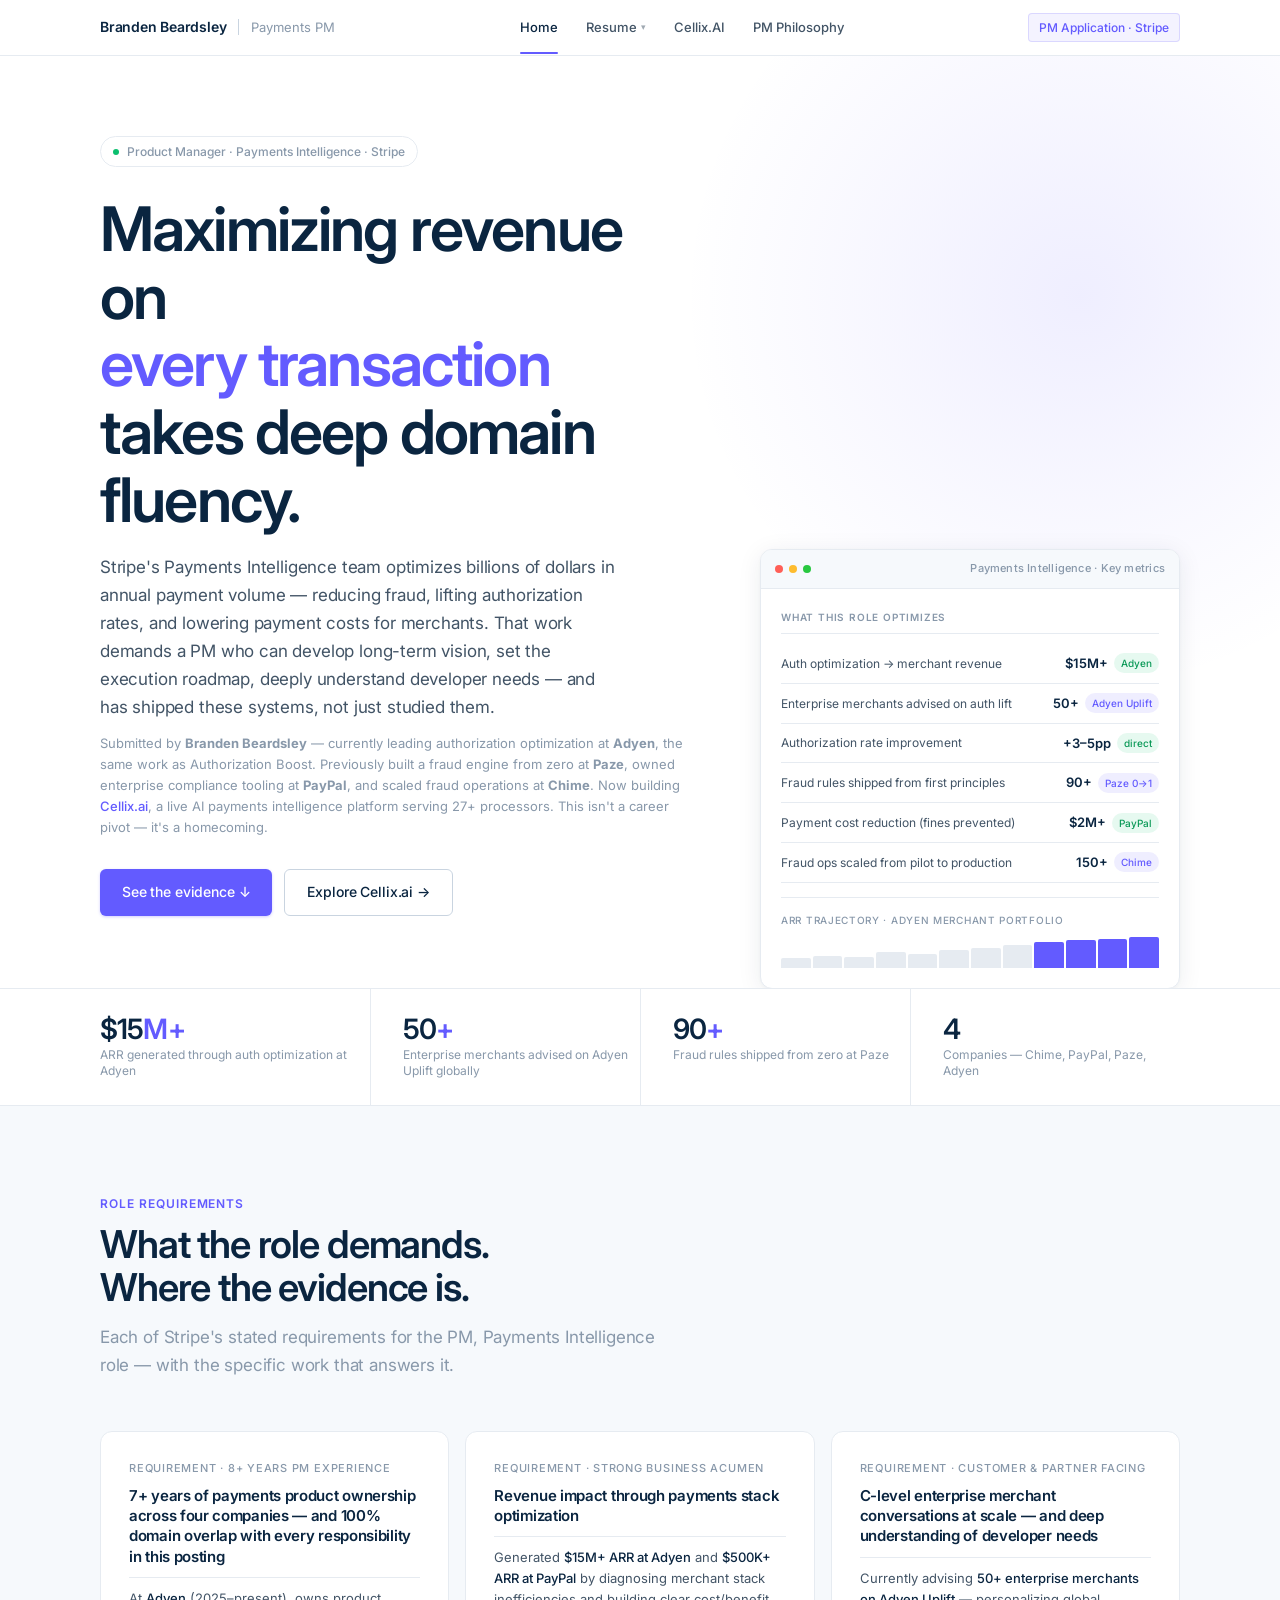
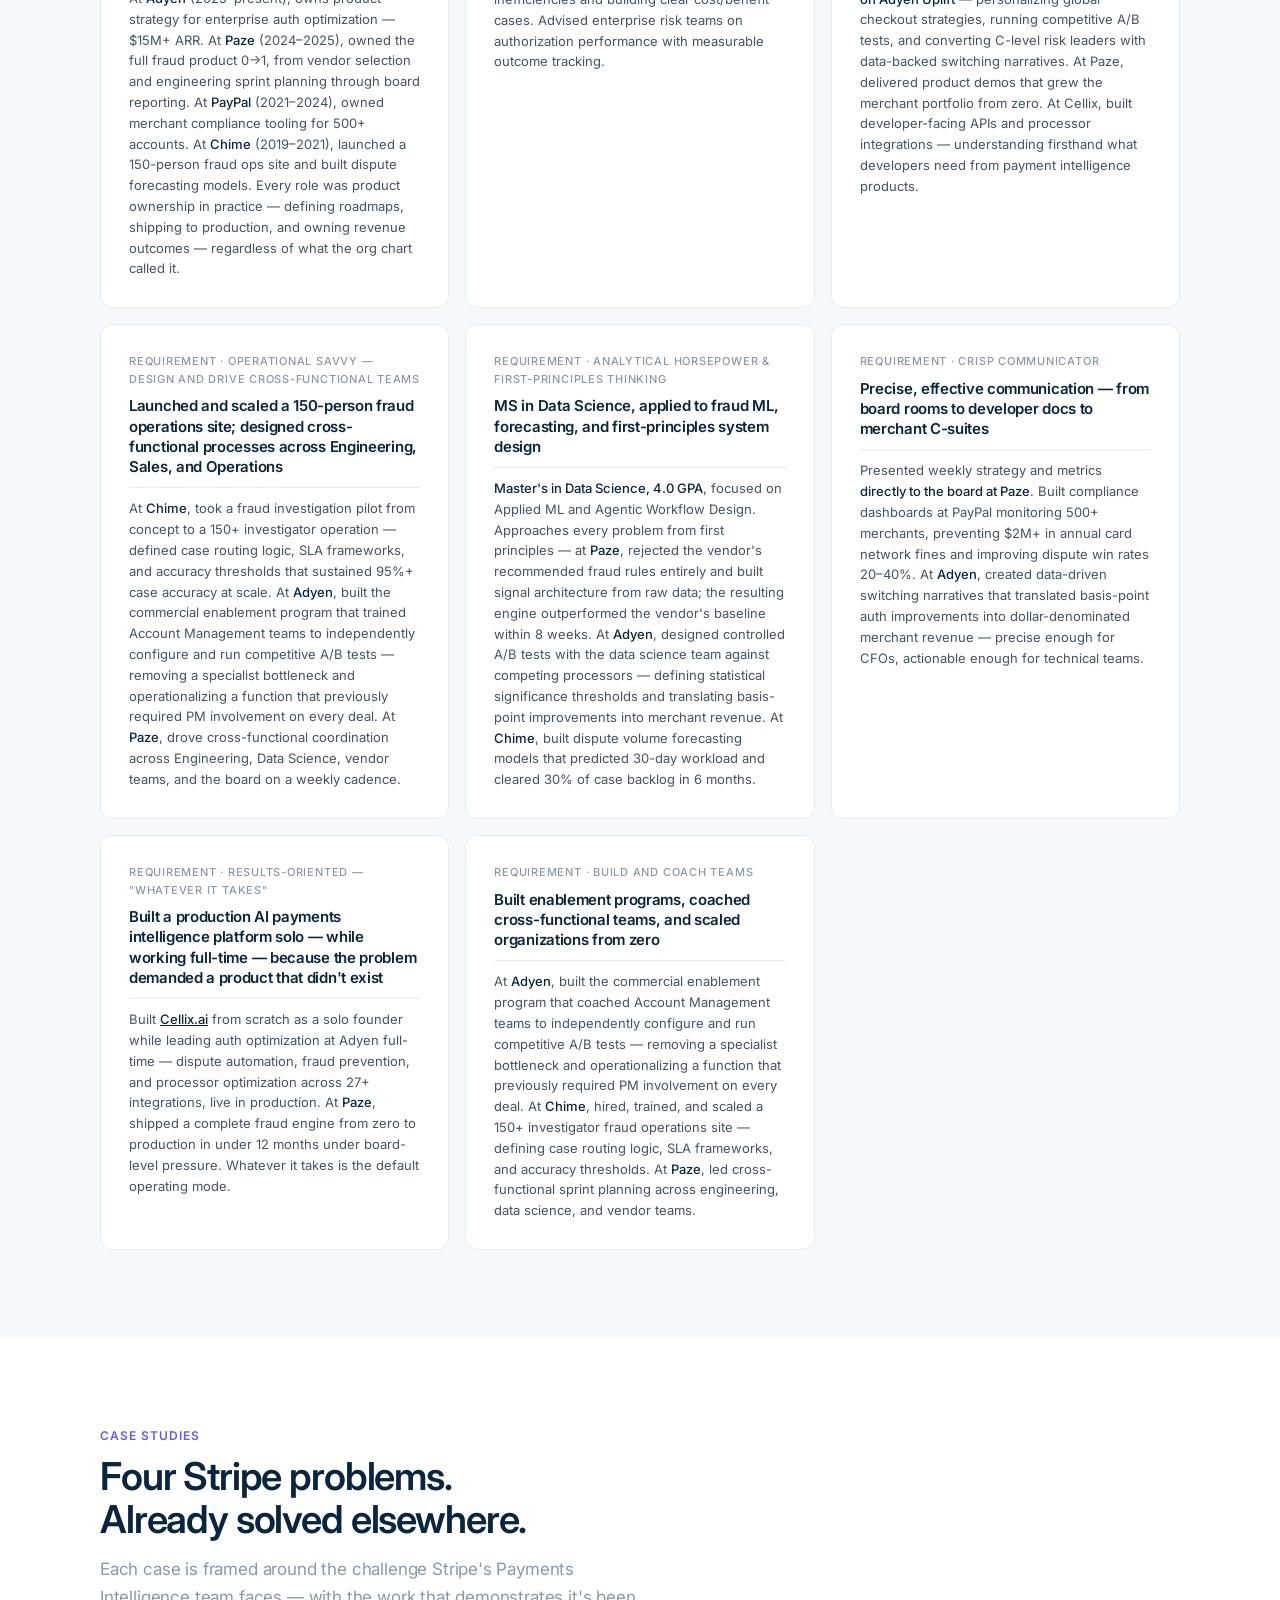
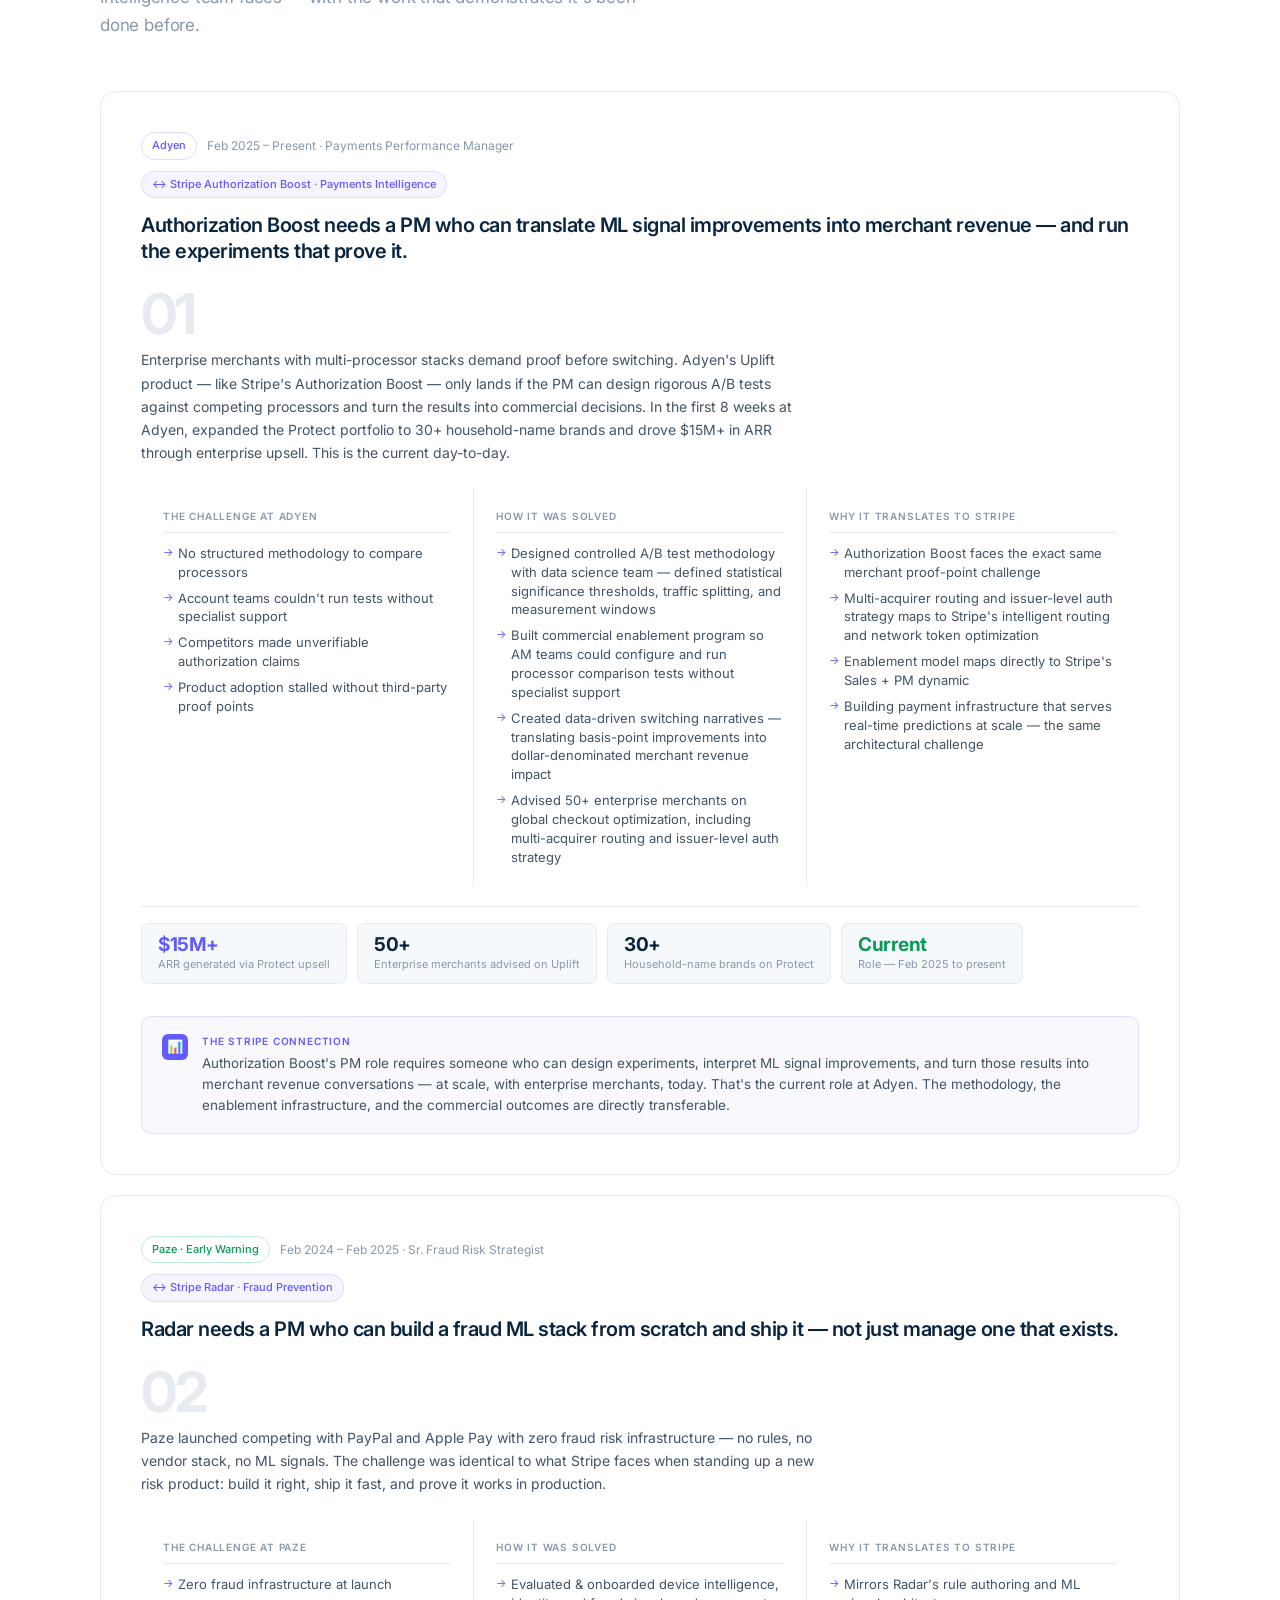
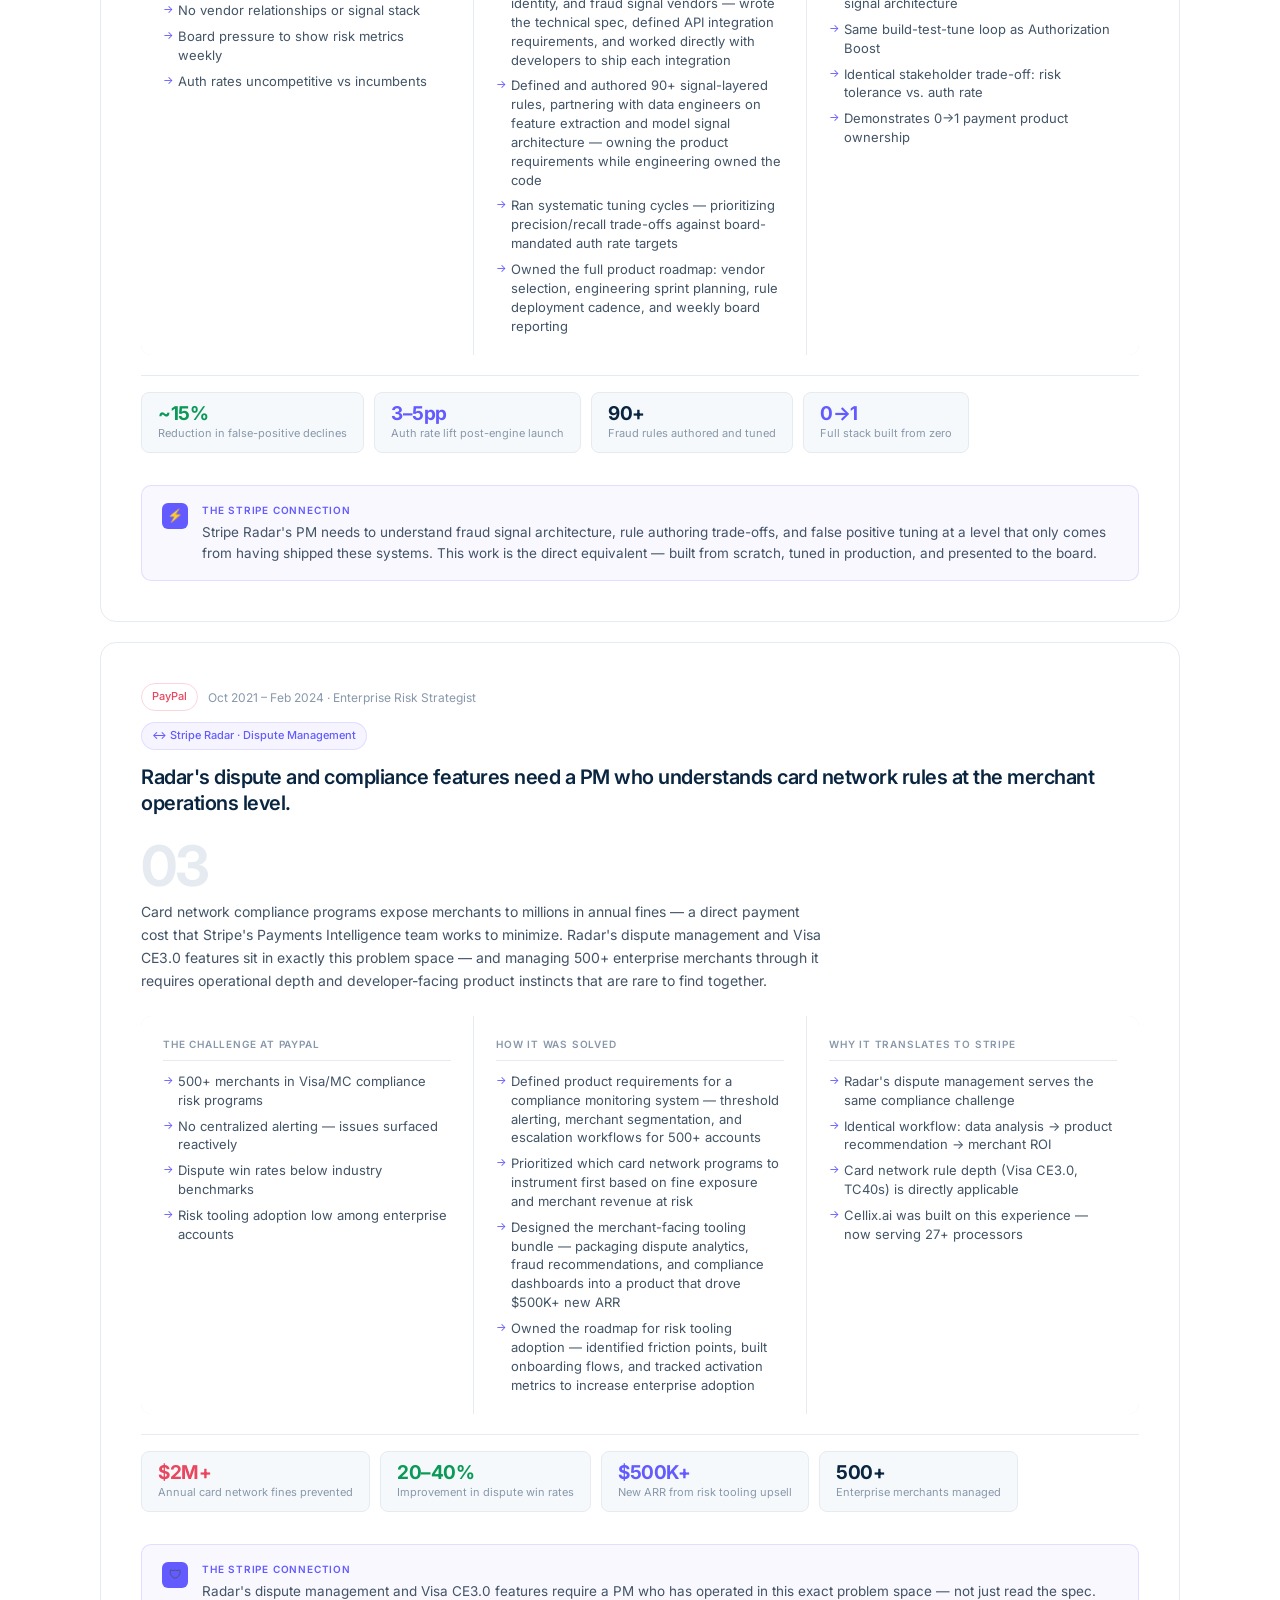
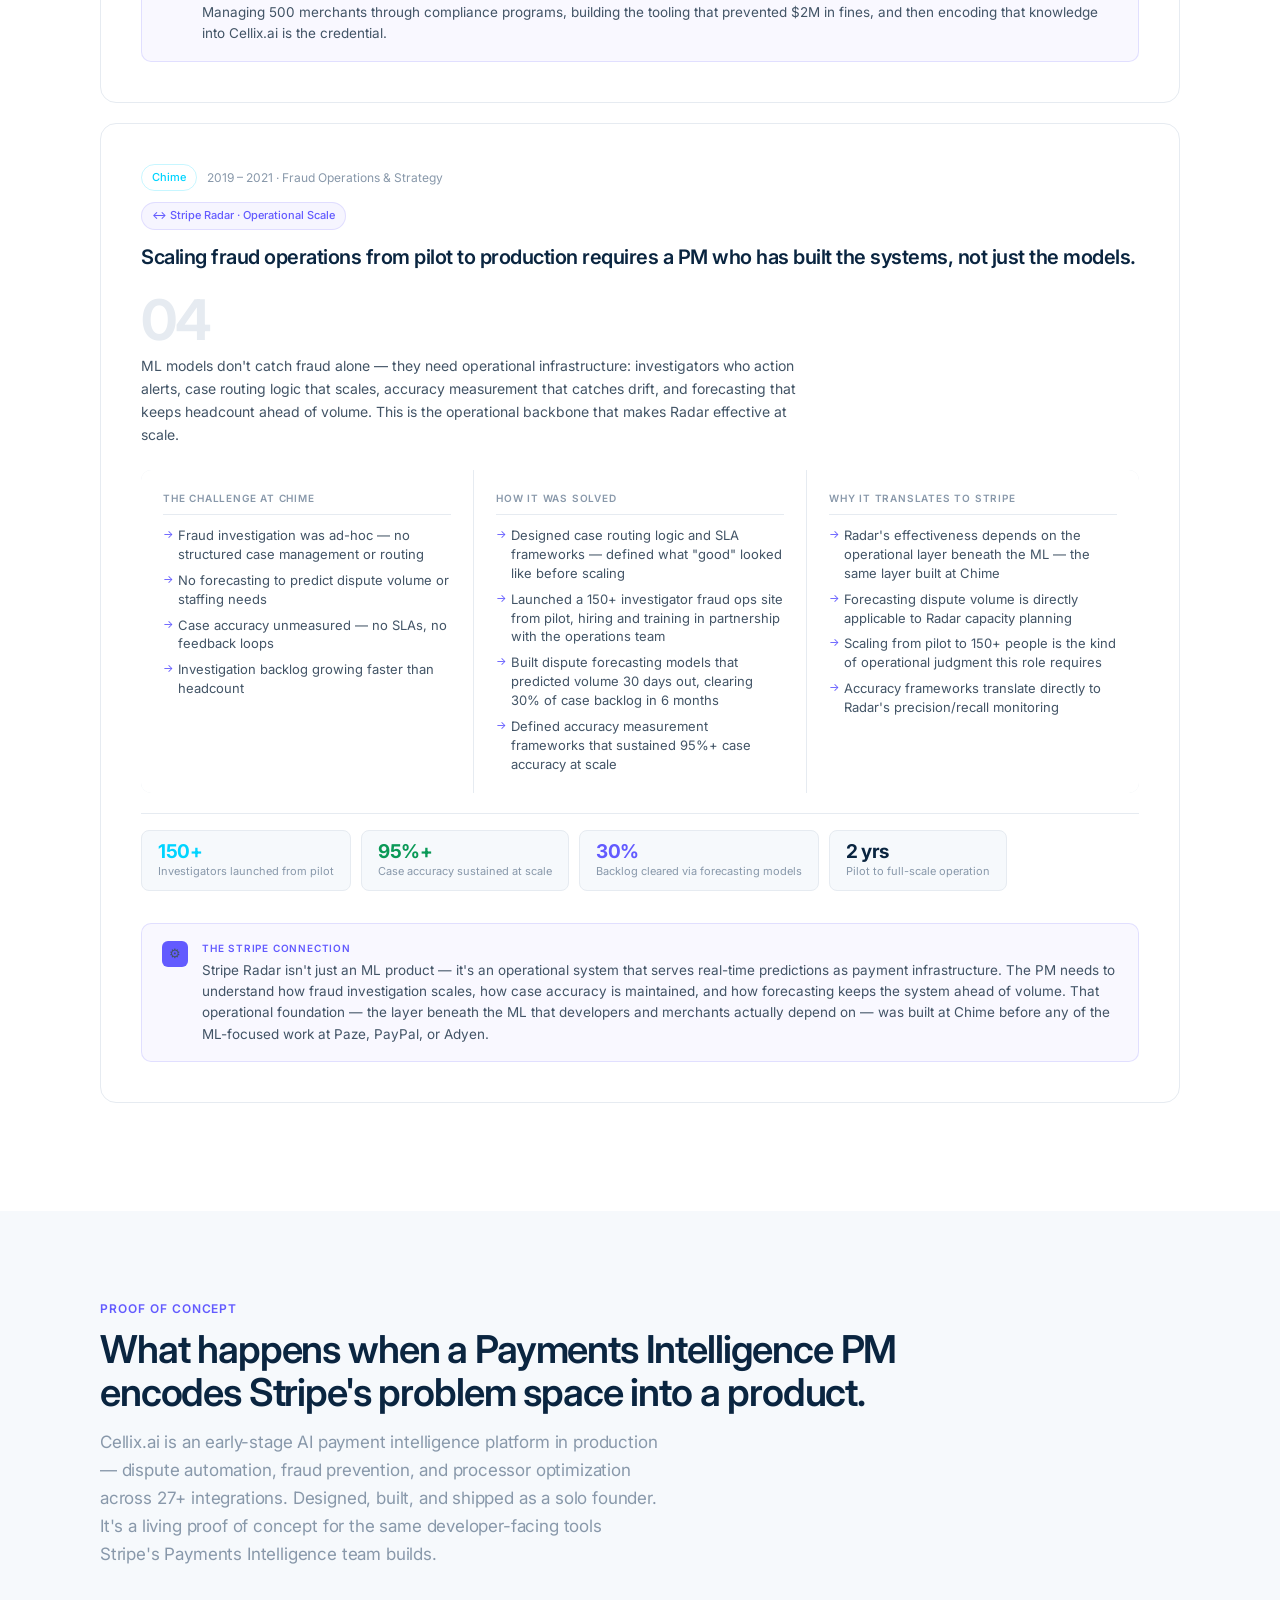
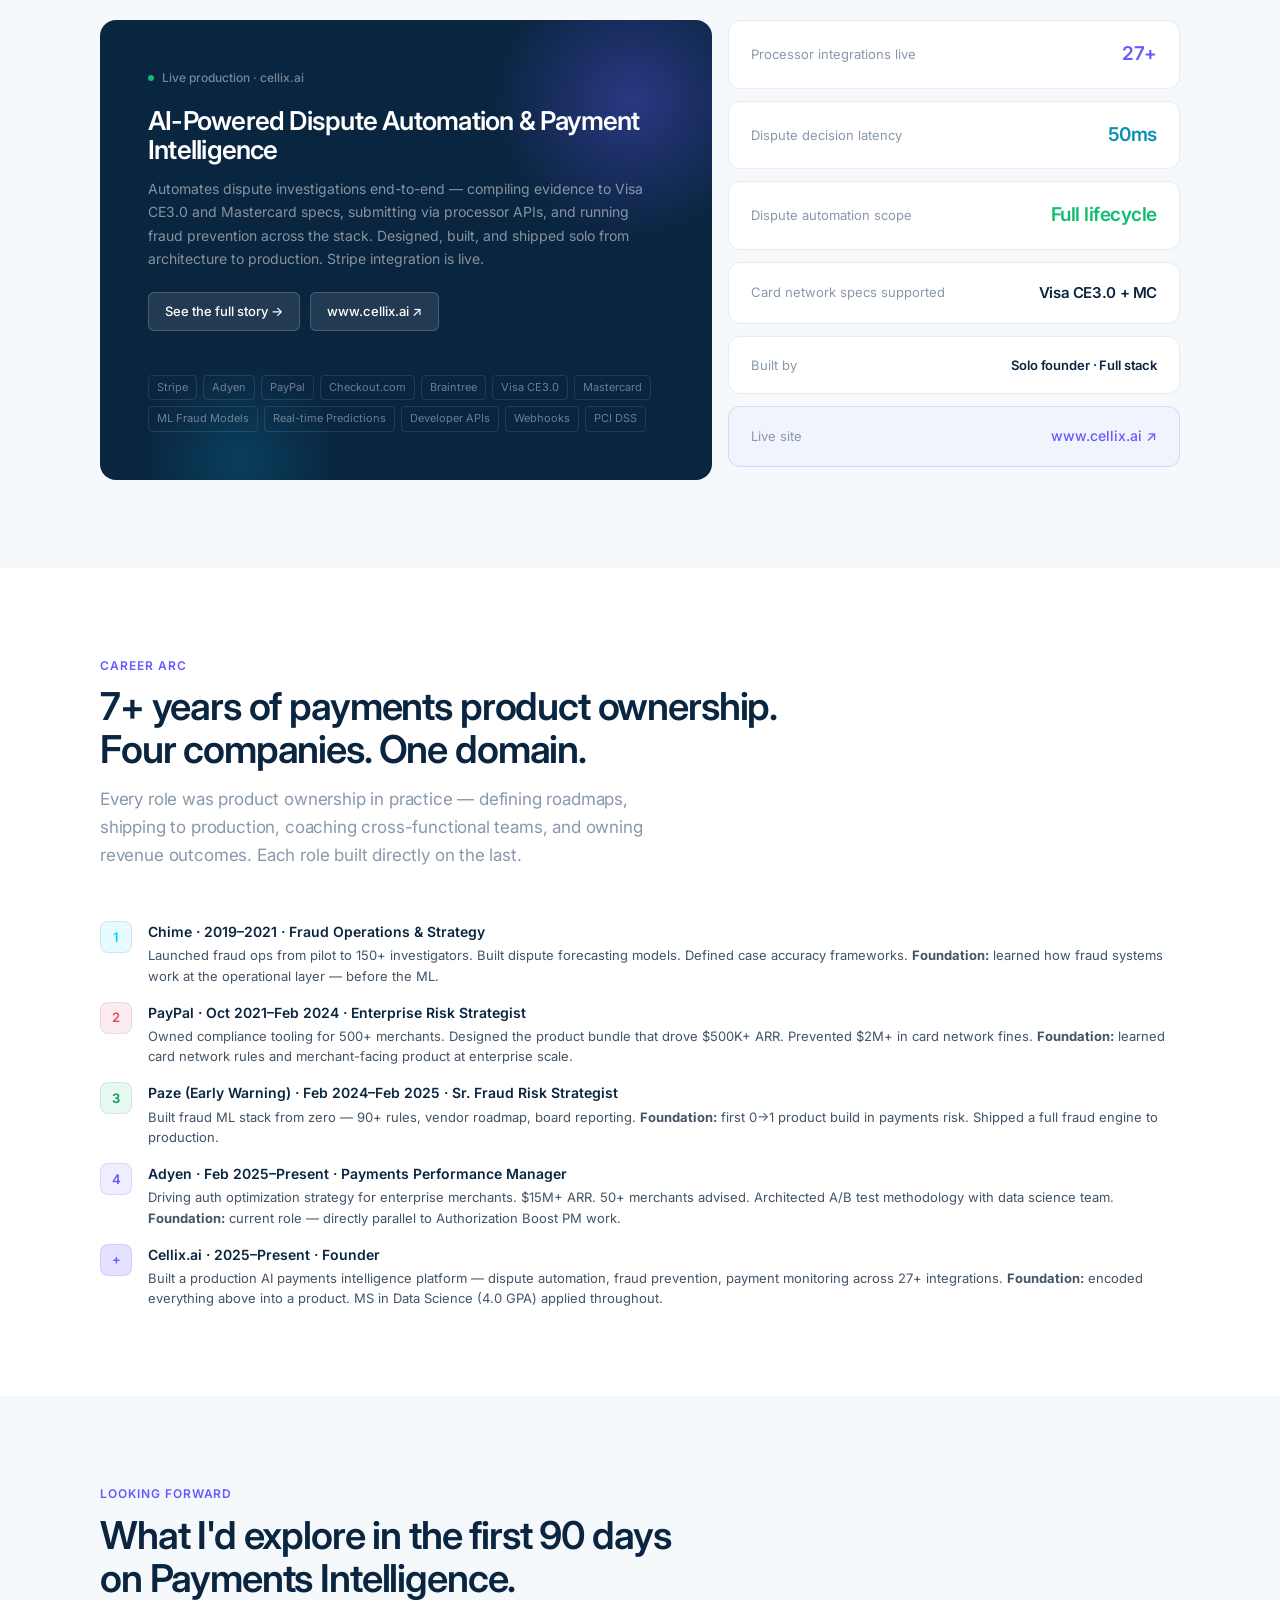
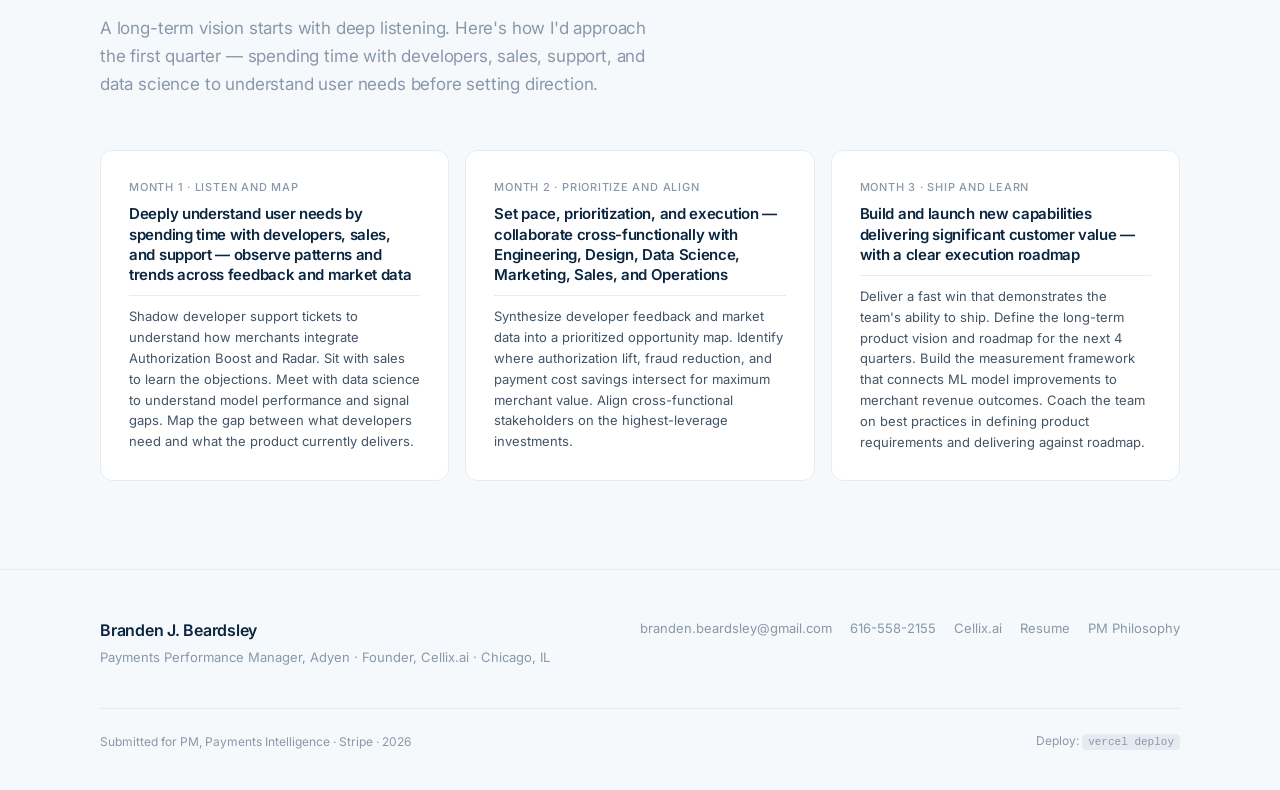
==== commit c986e708: "Align landing page language with Stripe PM job posting for maximum recruiter signal - Rewrite hero t" ====
--- a/index.html
+++ b/index.html
@@ -3,244 +3,39 @@
 <head>
 <meta charset="UTF-8"/>
 <meta name="viewport" content="width=device-width, initial-scale=1.0"/>
-<title>Branden Beardsley | Professional Resume</title>
+<title>Branden Beardsley | PM, Payments Intelligence · Stripe Application</title>
+<link rel="icon" type="image/svg+xml" href="/assets/favicon.svg"/>
 <link rel="preconnect" href="https://fonts.googleapis.com"/>
 <link rel="preconnect" href="https://fonts.gstatic.com" crossorigin/>
 <link href="https://fonts.googleapis.com/css2?family=Inter:wght@300;400;500;600&display=swap" rel="stylesheet"/>
-<style>
-:root{
-  --v:#635BFF;
-  --v-dark:#4F46E5;
-  --navy:#0A2540;
-  --green:#0BBF6E;
-  --red:#E8475F;
-  --white:#FFFFFF;
-  --surface:#F6F9FC;
-  --border:#E6EBF1;
-  --border2:#C9D4E0;
-  --muted:#8898AA;
-  --body:#425466;
-  --head:#0A2540;
-  --f:'Inter',-apple-system,BlinkMacSystemFont,'Segoe UI',sans-serif;
-  --max:1080px;
-  --g:48px;
-}
-*,*::before,*::after{box-sizing:border-box;margin:0;padding:0}
-html{scroll-behavior:smooth}
-body{font-family:var(--f);color:var(--body);background:var(--white);-webkit-font-smoothing:antialiased;overflow-x:hidden;line-height:1.6}
-
-/* NAV */
-.nav{position:sticky;top:0;z-index:200;height:56px;display:flex;align-items:center;padding:0 var(--g);background:rgba(255,255,255,.95);backdrop-filter:blur(10px);border-bottom:1px solid var(--border)}
-.nav-in{max-width:var(--max);width:100%;margin:0 auto;display:flex;align-items:center;justify-content:space-between}
-.nav-brand{display:flex;align-items:center;text-decoration:none}
-.nav-name{font-size:14px;font-weight:600;color:var(--head);letter-spacing:-.015em}
-.nav-div{width:1px;height:16px;background:var(--border2);margin:0 12px}
-.nav-sub{font-size:13px;color:var(--muted)}
-.nav-right{display:flex;align-items:center;gap:10px}
-.nav-pill{font-size:12px;font-weight:500;color:var(--v);background:rgba(99,91,255,.07);border:1px solid rgba(99,91,255,.18);padding:4px 10px;border-radius:4px}
-.nav-btn{font-size:13px;font-weight:500;color:#fff;background:var(--v);padding:7px 16px;border-radius:6px;text-decoration:none;transition:background .15s,transform .15s;white-space:nowrap}
-.nav-btn:hover{background:var(--v-dark);transform:translateY(-1px)}
-
-/* HERO — problem-first framing */
-.hero{background:var(--white);position:relative;overflow:hidden;padding:80px var(--g) 0;border-bottom:1px solid var(--border)}
-.hero::before{content:'';position:absolute;top:-160px;right:-200px;width:800px;height:800px;background:radial-gradient(ellipse at center,rgba(99,91,255,.1) 0%,rgba(99,91,255,.05) 35%,transparent 70%);pointer-events:none;border-radius:50%}
-.hero-in{position:relative;z-index:2;max-width:var(--max);margin:0 auto;display:grid;grid-template-columns:1fr 420px;gap:64px;align-items:end}
-
-.role-tag{display:inline-flex;align-items:center;gap:8px;font-size:12px;font-weight:500;color:var(--muted);border:1px solid var(--border);padding:5px 12px;border-radius:100px;margin-bottom:28px}
-.role-dot{width:6px;height:6px;border-radius:50%;background:var(--green);animation:pulse 2s ease infinite}
-@keyframes pulse{0%,100%{opacity:1;transform:scale(1)}50%{opacity:.4;transform:scale(1.3)}}
-
-/* Lead with the PROBLEM, not the person */
-.hero-h1{font-size:clamp(38px,4.8vw,64px);font-weight:600;line-height:1.1;letter-spacing:-.03em;color:var(--head);margin-bottom:20px}
-.hero-h1 .hl{color:var(--v)}
-
-/* Subhead frames the candidate as the answer, not the subject */
-.hero-sub{font-size:17px;font-weight:400;color:var(--body);line-height:1.65;max-width:520px;margin-bottom:12px;letter-spacing:-.01em}
-.hero-attribution{font-size:13px;color:var(--muted);margin-bottom:32px;letter-spacing:0}
-.hero-attribution a{color:var(--v);text-decoration:none;font-weight:500}
-.hero-attribution a:hover{text-decoration:underline}
-
-.hero-btns{display:flex;gap:12px;flex-wrap:wrap;padding-bottom:72px}
-.btn-p{display:inline-flex;align-items:center;gap:6px;font-size:14px;font-weight:500;color:#fff;background:var(--v);padding:11px 22px;border-radius:6px;text-decoration:none;letter-spacing:-.01em;transition:background .15s,box-shadow .15s,transform .15s;box-shadow:0 1px 3px rgba(99,91,255,.3)}
-.btn-p:hover{background:var(--v-dark);box-shadow:0 4px 16px rgba(99,91,255,.35);transform:translateY(-1px)}
-.btn-s{display:inline-flex;align-items:center;gap:6px;font-size:14px;font-weight:500;color:var(--head);background:var(--white);border:1px solid var(--border2);padding:11px 22px;border-radius:6px;text-decoration:none;letter-spacing:-.01em;transition:border-color .15s,box-shadow .15s,transform .15s}
-.btn-s:hover{border-color:#b0bfd4;box-shadow:0 2px 8px rgba(10,37,64,.08);transform:translateY(-1px)}
-
-/* Dashboard card stays — but it now shows Stripe-relevant metrics, not personal ones */
-.hero-card{background:var(--white);border:1px solid var(--border);border-radius:12px;box-shadow:0 4px 24px rgba(10,37,64,.08),0 1px 4px rgba(10,37,64,.04);overflow:hidden;margin-bottom:-1px}
-.card-chrome{background:var(--surface);border-bottom:1px solid var(--border);padding:10px 14px;display:flex;align-items:center;gap:6px}
-.chrdot{width:8px;height:8px;border-radius:50%}
-.c-r{background:#ff5f57}.c-y{background:#febc2e}.c-g{background:#28c840}
-.card-ttl{font-size:11px;font-weight:500;color:var(--muted);margin-left:auto;letter-spacing:.02em}
-.card-body{padding:20px}
-.card-sh{font-size:10px;font-weight:600;text-transform:uppercase;letter-spacing:.08em;color:var(--muted);margin-bottom:10px;padding-bottom:8px;border-bottom:1px solid var(--border)}
-.mrow{display:flex;align-items:center;justify-content:space-between;padding:9px 0;border-bottom:1px solid var(--border)}
-.mrow:last-of-type{border-bottom:none}
-.ml{font-size:12px;color:var(--body)}
-.mr{display:flex;align-items:center;gap:6px;font-size:13px;font-weight:600;color:var(--head)}
-.mtag{font-size:10px;font-weight:500;padding:2px 7px;border-radius:100px}
-.tg{background:rgba(11,191,110,.1);color:#0a9957}
-.tv{background:rgba(99,91,255,.1);color:var(--v)}
-.tc{background:rgba(0,212,255,.1);color:#0099bb}
-.sparkwrap{margin-top:14px;padding-top:14px;border-top:1px solid var(--border)}
-.spark-lbl{font-size:10px;font-weight:500;text-transform:uppercase;letter-spacing:.07em;color:var(--muted);margin-bottom:8px}
-.spark{height:32px;display:flex;align-items:flex-end;gap:2px}
-.sb{flex:1;background:#E6EBF1;border-radius:2px 2px 0 0;transition:background .2s}
-.sb.hi{background:var(--v)}
-
-/* STAT STRIP */
-.stats{background:var(--white);border-bottom:1px solid var(--border);padding:0 var(--g)}
-.stats-in{max-width:var(--max);margin:0 auto;display:grid;grid-template-columns:repeat(4,1fr)}
-.sc{padding:26px 0 26px 32px;border-left:1px solid var(--border)}
-.sc:first-child{border-left:none;padding-left:0}
-.sc-n{font-size:28px;font-weight:600;color:var(--head);letter-spacing:-.03em;line-height:1;margin-bottom:4px}
-.sc-n em{font-style:normal;color:var(--v)}
-/* Label now frames result for STRIPE, not the candidate */
-.sc-l{font-size:12px;color:var(--muted);line-height:1.35}
-
-/* SECTION */
-.sec{padding:88px var(--g)}
-.sec-alt{background:var(--surface)}
-.sec-in{max-width:var(--max);margin:0 auto}
-.sec-ey{font-size:12px;font-weight:600;color:var(--v);text-transform:uppercase;letter-spacing:.08em;margin-bottom:10px}
-.sec-h2{font-size:clamp(26px,3vw,40px);font-weight:600;color:var(--head);letter-spacing:-.03em;line-height:1.12;margin-bottom:14px}
-.sec-lead{font-size:17px;color:var(--muted);max-width:560px;line-height:1.65;margin-bottom:52px;letter-spacing:-.01em}
-
-/* ─────────────────────────────────────
-   PROBLEM → EVIDENCE grid
-   Each card starts with a STRIPE need,
-   then shows evidence that it's solved.
-   NOT "here's what I did" — "here's the
-   problem you have and why it's solved."
-───────────────────────────────────── */
-.bento{display:grid;grid-template-columns:repeat(3,1fr);gap:16px}
-.bc{background:var(--white);border:1px solid var(--border);border-radius:12px;padding:28px;position:relative;overflow:hidden;transition:box-shadow .2s,border-color .2s,transform .2s}
-.bc::before{content:'';position:absolute;top:0;left:0;right:0;height:3px;background:var(--ct,var(--v));transform:scaleX(0);transform-origin:left;transition:transform .25s ease}
-.bc:hover{box-shadow:0 4px 20px rgba(10,37,64,.09);border-color:rgba(99,91,255,.2);transform:translateY(-2px)}
-.bc:hover::before{transform:scaleX(1)}
-/* Problem label in muted — the stripe need */
-.bc-problem{font-size:11px;font-weight:500;color:var(--muted);text-transform:uppercase;letter-spacing:.07em;margin-bottom:8px}
-/* The headline is the SOLUTION STATEMENT */
-.bc-h{font-size:15px;font-weight:600;color:var(--head);letter-spacing:-.02em;line-height:1.35;margin-bottom:10px}
-/* Evidence is factual, third-person, brief */
-.bc-ev{font-size:13px;color:var(--body);line-height:1.6;border-top:1px solid var(--border);padding-top:10px;margin-top:2px}
-.bc-ev strong{color:var(--head);font-weight:500}
-
-/* CASE STUDIES — reframed around Stripe's products */
-.case{background:var(--white);border:1px solid var(--border);border-radius:16px;padding:40px;margin-bottom:20px;transition:box-shadow .2s,border-color .2s}
-.case:hover{box-shadow:0 6px 32px rgba(10,37,64,.07);border-color:rgba(99,91,255,.18)}
-.case-hd{display:flex;align-items:flex-start;justify-content:space-between;margin-bottom:6px;gap:16px;flex-wrap:wrap}
-.co-row{display:flex;align-items:center;gap:10px;margin-bottom:10px}
-.co-badge{font-size:11px;font-weight:500;padding:4px 10px;border-radius:100px;border:1px solid}
-.co-date{font-size:12px;color:var(--muted)}
-.case-num{font-size:56px;font-weight:700;color:var(--border);line-height:1;letter-spacing:-.04em;flex-shrink:0;user-select:none}
-/* Case headline is STRIPE's product challenge, not "what I did" */
-.case-h{font-size:20px;font-weight:600;color:var(--head);letter-spacing:-.025em;line-height:1.3;margin-bottom:6px}
-.case-stripe-product{display:inline-flex;align-items:center;gap:6px;font-size:11px;font-weight:500;color:var(--v);background:rgba(99,91,255,.06);border:1px solid rgba(99,91,255,.15);padding:4px 10px;border-radius:100px;margin-bottom:14px}
-.case-ctx{font-size:14px;color:var(--body);line-height:1.65;margin-bottom:24px;max-width:680px}
-.ctbl{display:grid;grid-template-columns:repeat(3,1fr);gap:1px;background:var(--border);border-radius:10px;overflow:hidden;margin-bottom:20px}
-.ccol{background:var(--white);padding:20px 22px}
-.cch{font-size:10px;font-weight:600;text-transform:uppercase;letter-spacing:.08em;color:var(--muted);margin-bottom:11px;padding-bottom:8px;border-bottom:1px solid var(--border)}
-.ccol ul{list-style:none;display:flex;flex-direction:column;gap:7px}
-.ccol li{font-size:13px;color:var(--body);line-height:1.45;padding-left:15px;position:relative}
-.ccol li::before{content:'→';position:absolute;left:0;color:var(--v);font-size:11px;top:1px}
-.outcomes{display:flex;gap:10px;flex-wrap:wrap;padding:16px 0;border-top:1px solid var(--border);margin-bottom:16px}
-.oc{background:var(--surface);border:1px solid var(--border);border-radius:8px;padding:11px 16px;display:flex;flex-direction:column;gap:3px;transition:border-color .2s}
-.oc:hover{border-color:rgba(99,91,255,.2)}
-.oc-n{font-size:19px;font-weight:700;letter-spacing:-.025em;line-height:1}
-.oc-l{font-size:11px;color:var(--muted);line-height:1.3}
-.callout{display:flex;gap:14px;align-items:flex-start;background:rgba(99,91,255,.04);border:1px solid rgba(99,91,255,.16);border-radius:10px;padding:16px 20px}
-.callout-ic{width:26px;height:26px;border-radius:6px;background:var(--v);display:flex;align-items:center;justify-content:center;font-size:13px;flex-shrink:0;margin-top:1px}
-.callout-lbl{font-size:10px;font-weight:600;text-transform:uppercase;letter-spacing:.08em;color:var(--v);margin-bottom:4px}
-.callout-txt{font-size:13.5px;color:var(--body);line-height:1.58}
-
-/* CELLIX */
-.cellix-grid{display:grid;grid-template-columns:1.15fr .85fr;gap:16px}
-.cellix-card{background:var(--navy);border-radius:16px;padding:48px;position:relative;overflow:hidden}
-.cellix-card::before{content:'';position:absolute;top:-60px;right:-60px;width:280px;height:280px;border-radius:50%;background:radial-gradient(circle,rgba(99,91,255,.35) 0%,transparent 70%);pointer-events:none}
-.cellix-card::after{content:'';position:absolute;bottom:-80px;left:40px;width:200px;height:200px;border-radius:50%;background:radial-gradient(circle,rgba(0,212,255,.15) 0%,transparent 70%);pointer-events:none}
-.cellix-ey{display:flex;align-items:center;gap:8px;font-size:12px;font-weight:500;color:rgba(255,255,255,.45);margin-bottom:18px}
-.ld{width:6px;height:6px;border-radius:50%;background:var(--green);animation:pulse 2s infinite}
-.cellix-h{font-size:26px;font-weight:600;color:#fff;letter-spacing:-.03em;line-height:1.15;margin-bottom:12px;position:relative;z-index:1}
-/* Cellix description focuses on what it DOES for payments, not who built it */
-.cellix-p{font-size:14px;color:rgba(255,255,255,.5);line-height:1.65;margin-bottom:22px;position:relative;z-index:1}
-.cellix-lnk{display:inline-flex;align-items:center;gap:6px;font-size:13px;font-weight:500;color:#fff;background:rgba(255,255,255,.1);border:1px solid rgba(255,255,255,.18);padding:8px 16px;border-radius:6px;text-decoration:none;margin-bottom:22px;transition:background .15s,border-color .15s;position:relative;z-index:1}
-.cellix-lnk:hover{background:rgba(255,255,255,.18);border-color:rgba(255,255,255,.3)}
-.tag-cloud{display:flex;flex-wrap:wrap;gap:6px;position:relative;z-index:1}
-.ptag{font-size:11px;color:rgba(255,255,255,.4);border:1px solid rgba(255,255,255,.1);padding:3px 8px;border-radius:4px;transition:all .15s;cursor:default}
-.ptag:hover{color:#fff;border-color:rgba(99,91,255,.5);background:rgba(99,91,255,.12)}
-.cellix-right{display:flex;flex-direction:column;gap:12px}
-.cst{background:var(--white);border:1px solid var(--border);border-radius:12px;padding:18px 22px;display:flex;align-items:center;justify-content:space-between;transition:border-color .2s,box-shadow .2s}
-.cst:hover{border-color:rgba(99,91,255,.22);box-shadow:0 2px 10px rgba(10,37,64,.06)}
-.cst-l{font-size:13px;color:var(--muted)}
-.cst-v{font-size:19px;font-weight:600;color:var(--head);letter-spacing:-.025em}
-.cst-v.vi{color:var(--v)}.cst-v.gr{color:var(--green)}.cst-v.cy{color:#0891B2}
-
-/* SKILLS */
-.skills{display:grid;grid-template-columns:1fr 1fr;gap:32px 72px}
-.ski{padding:6px 0}
-.ski-top{display:flex;justify-content:space-between;align-items:baseline;margin-bottom:8px}
-.ski-name{font-size:14px;font-weight:500;color:var(--head);letter-spacing:-.01em}
-.ski-src{font-size:11px;color:var(--muted)}
-.ski-track{height:3px;background:var(--border);border-radius:100px;overflow:hidden}
-.ski-fill{height:100%;border-radius:100px;background:var(--v);width:var(--w,80%);animation:fillIn 1.5s cubic-bezier(.22,1,.36,1) both;transform:scaleX(0);transform-origin:left}
-@keyframes fillIn{to{transform:scaleX(1)}}
-
-/* FOOTER */
-.footer{background:var(--surface);border-top:1px solid var(--border);padding:48px var(--g) 40px}
-.footer-in{max-width:var(--max);margin:0 auto}
-.footer-top{display:flex;align-items:flex-start;justify-content:space-between;margin-bottom:40px;gap:32px;flex-wrap:wrap}
-.f-name{font-size:16px;font-weight:600;color:var(--head);letter-spacing:-.015em;margin-bottom:3px}
-.f-role{font-size:13px;color:var(--muted)}
-.flinks{display:flex;gap:18px;align-items:center;flex-wrap:wrap}
-.fl{font-size:13px;color:var(--muted);text-decoration:none;transition:color .15s}
-.fl:hover{color:var(--head)}
-.f-cta{display:inline-flex;align-items:center;gap:5px;font-size:13px;font-weight:500;color:#fff;background:var(--v);padding:8px 16px;border-radius:6px;text-decoration:none;transition:background .15s,transform .15s}
-.f-cta:hover{background:var(--v-dark);transform:translateY(-1px)}
-.fdiv{height:1px;background:var(--border);margin-bottom:22px}
-.fbot{display:flex;justify-content:space-between;align-items:center;flex-wrap:wrap;gap:12px}
-.fcopy{font-size:12px;color:var(--muted)}
-
-/* ANIMS */
-@keyframes fadeUp{from{opacity:0;transform:translateY(16px)}to{opacity:1;transform:translateY(0)}}
-.au{animation:fadeUp .6s ease both}
-.d1{animation-delay:.05s}.d2{animation-delay:.13s}.d3{animation-delay:.22s}
-.d4{animation-delay:.33s}.d5{animation-delay:.46s}.d6{animation-delay:.6s}
-
-/* RESPONSIVE */
-@media(max-width:960px){
-  :root{--g:24px}
-  .hero-in{grid-template-columns:1fr}
-  .hero-card{display:none}
-  .stats-in{grid-template-columns:repeat(2,1fr)}
-  .bento{grid-template-columns:repeat(2,1fr)}
-  .ctbl{grid-template-columns:1fr}
-  .cellix-grid{grid-template-columns:1fr}
-  .skills{grid-template-columns:1fr;gap:24px}
-  .footer-top{flex-direction:column}
-  .sec{padding:64px var(--g)}
-}
-@media(max-width:600px){
-  .bento{grid-template-columns:1fr}
-  .stats-in{grid-template-columns:1fr 1fr}
-  .nav-pill{display:none}
-}
-</style>
+<link rel="stylesheet" href="/assets/styles.css"/>
 </head>
 <body>
 
 <!-- NAV -->
 <nav class="nav">
   <div class="nav-in">
-    <a class="nav-brand" href="#">
+    <a class="nav-brand" href="/">
       <span class="nav-name">Branden Beardsley</span>
       <span class="nav-div"></span>
-      <span class="nav-sub">Professional Resume</span>
+      <span class="nav-sub">Payments PM</span>
     </a>
+    <ul class="nav-links">
+      <li><a class="nav-link active" href="/">Home</a></li>
+      <li class="nav-dropdown">
+        <a class="nav-link" href="/resume">Resume <span class="nav-caret">&#9662;</span></a>
+        <div class="nav-dropdown-menu">
+          <a class="nav-dropdown-item" href="/resume"><span class="nav-dropdown-icon">&#128196;</span> View Resume</a>
+          <a class="nav-dropdown-item" href="/assets/resume.pdf" download><span class="nav-dropdown-icon">&#11015;</span> Download PDF</a>
+        </div>
+      </li>
+      <li><a class="nav-link" href="/cellix">Cellix.AI</a></li>
+      <li><a class="nav-link" href="/pm-philosophy">PM Philosophy</a></li>
+    </ul>
     <div class="nav-right">
       <span class="nav-pill">PM Application · Stripe</span>
-      <a class="nav-btn" href="https://stripe.com/jobs/listing/product-manager-payments-intelligence/7303224/apply" target="_blank">Apply at Stripe →</a>
-    </div>
+    </div>
+    <button class="nav-hamburger" aria-label="Menu">&#9776;</button>
   </div>
 </nav>
 
@@ -253,24 +48,22 @@
         Product Manager · Payments Intelligence · Stripe
       </div>
 
-      <!-- Headline frames the ROLE'S challenge, not the person -->
       <h1 class="hero-h1 au d2">
         Maximizing revenue on<br>
         <span class="hl">every transaction</span><br>
         takes deep domain fluency.
       </h1>
 
-      <!-- Sub answers: here's how that fluency was built -->
       <p class="hero-sub au d3">
-        Stripe's Payments Intelligence team optimizes billions of dollars in annual payment volume — reducing fraud, lifting authorization rates, and lowering cost for merchants. That work demands a PM who has shipped these systems, not just studied them.
+        Stripe's Payments Intelligence team optimizes billions of dollars in annual payment volume — reducing fraud, lifting authorization rates, and lowering payment costs for merchants. That work demands a PM who can develop long-term vision, set the execution roadmap, deeply understand developer needs — and has shipped these systems, not just studied them.
       </p>
       <p class="hero-attribution au d3">
-        Submitted by <strong>Branden Beardsley</strong> — currently Payments Performance Manager at <strong>Adyen</strong>, advising enterprise merchants on authorization optimization, risk stack performance, and global checkout strategy. Founder, <a href="https://www.cellix.ai" target="_blank">Cellix.ai</a>.
+        Submitted by <strong>Branden Beardsley</strong> — currently leading authorization optimization at <strong>Adyen</strong>, the same work as Authorization Boost. Previously built a fraud engine from zero at <strong>Paze</strong>, owned enterprise compliance tooling at <strong>PayPal</strong>, and scaled fraud operations at <strong>Chime</strong>. Now building <a href="/cellix">Cellix.ai</a>, a live AI payments intelligence platform serving 27+ processors. This isn't a career pivot — it's a homecoming.
       </p>
 
       <div class="hero-btns au d4">
         <a class="btn-p" href="#evidence">See the evidence ↓</a>
-        <a class="btn-s" href="https://www.cellix.ai" target="_blank">Visit Cellix.ai ↗</a>
+        <a class="btn-s" href="/cellix">Explore Cellix.ai →</a>
       </div>
     </div>
 
@@ -282,11 +75,12 @@
       </div>
       <div class="card-body">
         <div class="card-sh">What this role optimizes</div>
-        <div class="mrow"><span class="ml">ARR driven via auth optimization</span><span class="mr">$15M+ <span class="mtag tg">Adyen</span></span></div>
-        <div class="mrow"><span class="ml">Enterprise merchants advised</span><span class="mr">50+ <span class="mtag tv">Adyen Uplift</span></span></div>
-        <div class="mrow"><span class="ml">Authorization rate lift</span><span class="mr">+3–5pp <span class="mtag tg">direct</span></span></div>
-        <div class="mrow"><span class="ml">Fraud signal rules shipped</span><span class="mr">90+ <span class="mtag tv">Paze 0→1</span></span></div>
-        <div class="mrow"><span class="ml">Annual fines prevented</span><span class="mr">$2M+ <span class="mtag tg">PayPal</span></span></div>
+        <div class="mrow"><span class="ml">Auth optimization → merchant revenue</span><span class="mr">$15M+ <span class="mtag tg">Adyen</span></span></div>
+        <div class="mrow"><span class="ml">Enterprise merchants advised on auth lift</span><span class="mr">50+ <span class="mtag tv">Adyen Uplift</span></span></div>
+        <div class="mrow"><span class="ml">Authorization rate improvement</span><span class="mr">+3–5pp <span class="mtag tg">direct</span></span></div>
+        <div class="mrow"><span class="ml">Fraud rules shipped from first principles</span><span class="mr">90+ <span class="mtag tv">Paze 0→1</span></span></div>
+        <div class="mrow"><span class="ml">Payment cost reduction (fines prevented)</span><span class="mr">$2M+ <span class="mtag tg">PayPal</span></span></div>
+        <div class="mrow"><span class="ml">Fraud ops scaled from pilot to production</span><span class="mr">150+ <span class="mtag tv">Chime</span></span></div>
         <div class="sparkwrap">
           <div class="spark-lbl">ARR trajectory · Adyen merchant portfolio</div>
           <div class="spark">
@@ -303,7 +97,7 @@
   </div>
 </section>
 
-<!-- STAT STRIP — framed as outcomes delivered for merchants, not resume bullets -->
+<!-- STAT STRIP -->
 <div class="stats">
   <div class="stats-in au d6">
     <div class="sc">
@@ -319,8 +113,8 @@
       <div class="sc-l">Fraud rules shipped from zero at Paze</div>
     </div>
     <div class="sc">
-      <div class="sc-n">27<em>+</em></div>
-      <div class="sc-l">PSP integrations live on Cellix.ai</div>
+      <div class="sc-n">4</div>
+      <div class="sc-l">Companies — Chime, PayPal, Paze, Adyen</div>
     </div>
   </div>
 </div>
@@ -336,8 +130,8 @@
 
       <div class="bc" style="--ct:#635BFF">
         <div class="bc-problem">Requirement · 8+ years PM experience</div>
-        <div class="bc-h">Full product lifecycle ownership, from 0 to board-level reporting</div>
-        <div class="bc-ev">At <strong>Adyen</strong>, owns end-to-end product strategy for enterprise merchants across risk, auth optimization, and competitive positioning — driving $15M+ ARR. At <strong>Paze</strong>, owned the full fraud product from vendor evaluation to board-level roadmap reporting.</div>
+        <div class="bc-h">7+ years of payments product ownership across four companies — and 100% domain overlap with every responsibility in this posting</div>
+        <div class="bc-ev">At <strong>Adyen</strong> (2025–present), owns product strategy for enterprise auth optimization — $15M+ ARR. At <strong>Paze</strong> (2024–2025), owned the full fraud product 0→1, from vendor selection and engineering sprint planning through board reporting. At <strong>PayPal</strong> (2021–2024), owned merchant compliance tooling for 500+ accounts. At <strong>Chime</strong> (2019–2021), launched a 150-person fraud ops site and built dispute forecasting models. Every role was product ownership in practice — defining roadmaps, shipping to production, and owning revenue outcomes — regardless of what the org chart called it.</div>
       </div>
 
       <div class="bc" style="--ct:#0BBF6E">
@@ -348,26 +142,38 @@
 
       <div class="bc" style="--ct:#00D4FF">
         <div class="bc-problem">Requirement · Customer &amp; partner facing</div>
-        <div class="bc-h">C-level enterprise merchant conversations at scale</div>
-        <div class="bc-ev">Currently pitching <strong>50+ enterprise merchants on Adyen Uplift</strong> — personalizing global checkout strategies, running competitive A/B tests, and converting C-level risk leaders with data-backed switching narratives. At Paze, delivered product demos that grew the merchant portfolio from zero.</div>
+        <div class="bc-h">C-level enterprise merchant conversations at scale — and deep understanding of developer needs</div>
+        <div class="bc-ev">Currently advising <strong>50+ enterprise merchants on Adyen Uplift</strong> — personalizing global checkout strategies, running competitive A/B tests, and converting C-level risk leaders with data-backed switching narratives. At Paze, delivered product demos that grew the merchant portfolio from zero. At Cellix, built developer-facing APIs and processor integrations — understanding firsthand what developers need from payment intelligence products.</div>
       </div>
 
       <div class="bc" style="--ct:#E8475F">
-        <div class="bc-problem">Requirement · Operational savvy</div>
-        <div class="bc-h">Launched and scaled a 150-person fraud operations site</div>
-        <div class="bc-ev">At <strong>Adyen</strong>, designed and built a commercial enablement program that trained Account Management teams to independently configure and run competitive A/B tests — operationalizing a specialist function at scale. At <strong>Chime</strong>, launched a 150+ investigator fraud ops site from pilot, sustaining 95%+ case accuracy.</div>
+        <div class="bc-problem">Requirement · Operational savvy — design and drive cross-functional teams</div>
+        <div class="bc-h">Launched and scaled a 150-person fraud operations site; designed cross-functional processes across Engineering, Sales, and Operations</div>
+        <div class="bc-ev">At <strong>Chime</strong>, took a fraud investigation pilot from concept to a 150+ investigator operation — defined case routing logic, SLA frameworks, and accuracy thresholds that sustained 95%+ case accuracy at scale. At <strong>Adyen</strong>, built the commercial enablement program that trained Account Management teams to independently configure and run competitive A/B tests — removing a specialist bottleneck and operationalizing a function that previously required PM involvement on every deal. At <strong>Paze</strong>, drove cross-functional coordination across Engineering, Data Science, vendor teams, and the board on a weekly cadence.</div>
       </div>
 
       <div class="bc" style="--ct:#635BFF">
-        <div class="bc-problem">Requirement · Analytical horsepower</div>
-        <div class="bc-h">MS in Data Science, applied to fraud ML and forecasting</div>
-        <div class="bc-ev"><strong>Master's in Data Science, 4.0 GPA</strong>, focused on Applied ML and Agentic Workflow Design. At <strong>Adyen</strong>, designed controlled A/B tests against competing processors, producing data-backed proof points that won merchant switching decisions. Built dispute forecasting models at Chime that cleared 30% of case backlog in 6 months.</div>
+        <div class="bc-problem">Requirement · Analytical horsepower &amp; first-principles thinking</div>
+        <div class="bc-h">MS in Data Science, applied to fraud ML, forecasting, and first-principles system design</div>
+        <div class="bc-ev"><strong>Master's in Data Science, 4.0 GPA</strong>, focused on Applied ML and Agentic Workflow Design. Approaches every problem from first principles — at <strong>Paze</strong>, rejected the vendor's recommended fraud rules entirely and built signal architecture from raw data; the resulting engine outperformed the vendor's baseline within 8 weeks. At <strong>Adyen</strong>, designed controlled A/B tests with the data science team against competing processors — defining statistical significance thresholds and translating basis-point improvements into merchant revenue. At <strong>Chime</strong>, built dispute volume forecasting models that predicted 30-day workload and cleared 30% of case backlog in 6 months.</div>
       </div>
 
       <div class="bc" style="--ct:#0BBF6E">
         <div class="bc-problem">Requirement · Crisp communicator</div>
-        <div class="bc-h">Board-level reporting and 500-merchant compliance dashboards</div>
-        <div class="bc-ev">Presented weekly strategy and metrics <strong>directly to the board at Paze</strong>. Built compliance dashboards at PayPal monitoring 500+ merchants, preventing $2M+ in annual card network fines and improving dispute win rates 20–40%.</div>
+        <div class="bc-h">Precise, effective communication — from board rooms to developer docs to merchant C-suites</div>
+        <div class="bc-ev">Presented weekly strategy and metrics <strong>directly to the board at Paze</strong>. Built compliance dashboards at PayPal monitoring 500+ merchants, preventing $2M+ in annual card network fines and improving dispute win rates 20–40%. At <strong>Adyen</strong>, created data-driven switching narratives that translated basis-point auth improvements into dollar-denominated merchant revenue — precise enough for CFOs, actionable enough for technical teams.</div>
+      </div>
+
+      <div class="bc" style="--ct:#E8475F">
+        <div class="bc-problem">Requirement · Results-oriented — "whatever it takes"</div>
+        <div class="bc-h">Built a production AI payments intelligence platform solo — while working full-time — because the problem demanded a product that didn't exist</div>
+        <div class="bc-ev">Built <strong><a href="/cellix" style="color:inherit">Cellix.ai</a></strong> from scratch as a solo founder while leading auth optimization at Adyen full-time — dispute automation, fraud prevention, and processor optimization across 27+ integrations, live in production. At <strong>Paze</strong>, shipped a complete fraud engine from zero to production in under 12 months under board-level pressure. Whatever it takes is the default operating mode.</div>
+      </div>
+
+      <div class="bc" style="--ct:#00D4FF">
+        <div class="bc-problem">Requirement · Build and coach teams</div>
+        <div class="bc-h">Built enablement programs, coached cross-functional teams, and scaled organizations from zero</div>
+        <div class="bc-ev">At <strong>Adyen</strong>, built the commercial enablement program that coached Account Management teams to independently configure and run competitive A/B tests — removing a specialist bottleneck and operationalizing a function that previously required PM involvement on every deal. At <strong>Chime</strong>, hired, trained, and scaled a 150+ investigator fraud operations site — defining case routing logic, SLA frameworks, and accuracy thresholds. At <strong>Paze</strong>, led cross-functional sprint planning across engineering, data science, and vendor teams.</div>
       </div>
 
     </div>
@@ -378,14 +184,10 @@
 <section class="sec" id="cases">
   <div class="sec-in">
     <div class="sec-ey">Case studies</div>
-    <h2 class="sec-h2">Three Stripe problems.<br>Already solved elsewhere.</h2>
+    <h2 class="sec-h2">Four Stripe problems.<br>Already solved elsewhere.</h2>
     <p class="sec-lead">Each case is framed around the challenge Stripe's Payments Intelligence team faces — with the work that demonstrates it's been done before.</p>
 
-    <div class="sec-ey">Case studies</div>
-    <h2 class="sec-h2">Three Stripe problems.<br>Already solved elsewhere.</h2>
-    <p class="sec-lead">Each case is framed around the challenge Stripe's Payments Intelligence team faces — with the work that demonstrates it's been done before.</p>
-
-    <!-- CASE 1: ADYEN — leads because it's current and most directly relevant -->
+    <!-- CASE 1: ADYEN -->
     <div class="case">
       <div class="case-hd">
         <div>
@@ -398,7 +200,7 @@
         </div>
         <div class="case-num">01</div>
       </div>
-      <p class="case-ctx">Enterprise merchants with multi-processor stacks demand proof before switching. Adyen's Uplift product — like Stripe's Authorization Boost — only lands if the PM can design rigorous A/B tests against competing processors and turn the results into commercial decisions. This is the current day-to-day at Adyen.</p>
+      <p class="case-ctx">Enterprise merchants with multi-processor stacks demand proof before switching. Adyen's Uplift product — like Stripe's Authorization Boost — only lands if the PM can design rigorous A/B tests against competing processors and turn the results into commercial decisions. In the first 8 weeks at Adyen, expanded the Protect portfolio to 30+ household-name brands and drove $15M+ in ARR through enterprise upsell. This is the current day-to-day.</p>
       <div class="ctbl">
         <div class="ccol">
           <div class="cch">The challenge at Adyen</div>
@@ -412,19 +214,19 @@
         <div class="ccol">
           <div class="cch">How it was solved</div>
           <ul>
-            <li>Designed controlled A/B test methodology for head-to-head processor comparison</li>
-            <li>Built commercial enablement so AM teams could run tests independently</li>
-            <li>Created data-driven narratives that won merchant switching decisions</li>
-            <li>Advised 50+ enterprise merchants on global checkout optimization strategies</li>
+            <li>Designed controlled A/B test methodology with data science team — defined statistical significance thresholds, traffic splitting, and measurement windows</li>
+            <li>Built commercial enablement program so AM teams could configure and run processor comparison tests without specialist support</li>
+            <li>Created data-driven switching narratives — translating basis-point improvements into dollar-denominated merchant revenue impact</li>
+            <li>Advised 50+ enterprise merchants on global checkout optimization, including multi-acquirer routing and issuer-level auth strategy</li>
           </ul>
         </div>
         <div class="ccol">
           <div class="cch">Why it translates to Stripe</div>
           <ul>
             <li>Authorization Boost faces the exact same merchant proof-point challenge</li>
-            <li>PM must bridge data science output to merchant-level revenue story</li>
+            <li>Multi-acquirer routing and issuer-level auth strategy maps to Stripe's intelligent routing and network token optimization</li>
             <li>Enablement model maps directly to Stripe's Sales + PM dynamic</li>
-            <li>A/B test design is table stakes for Payments Intelligence work</li>
+            <li>Building payment infrastructure that serves real-time predictions at scale — the same architectural challenge</li>
           </ul>
         </div>
       </div>
@@ -435,7 +237,7 @@
         <div class="oc"><span class="oc-n" style="color:#0a9957">Current</span><span class="oc-l">Role — Feb 2025 to present</span></div>
       </div>
       <div class="callout">
-        <div class="callout-ic">📊</div>
+        <div class="callout-ic">&#128202;</div>
         <div>
           <div class="callout-lbl">The Stripe connection</div>
           <div class="callout-txt">Authorization Boost's PM role requires someone who can design experiments, interpret ML signal improvements, and turn those results into merchant revenue conversations — at scale, with enterprise merchants, today. That's the current role at Adyen. The methodology, the enablement infrastructure, and the commercial outcomes are directly transferable.</div>
@@ -470,10 +272,10 @@
         <div class="ccol">
           <div class="cch">How it was solved</div>
           <ul>
-            <li>Evaluated &amp; onboarded device intelligence, identity, and fraud signal vendors</li>
-            <li>Authored 90+ signal-layered rules in production</li>
-            <li>Ran systematic tuning cycles to reduce false positives</li>
-            <li>Owned vendor roadmap and reported results to board</li>
+            <li>Evaluated &amp; onboarded device intelligence, identity, and fraud signal vendors — wrote the technical spec, defined API integration requirements, and worked directly with developers to ship each integration</li>
+            <li>Defined and authored 90+ signal-layered rules, partnering with data engineers on feature extraction and model signal architecture — owning the product requirements while engineering owned the code</li>
+            <li>Ran systematic tuning cycles — prioritizing precision/recall trade-offs against board-mandated auth rate targets</li>
+            <li>Owned the full product roadmap: vendor selection, engineering sprint planning, rule deployment cadence, and weekly board reporting</li>
           </ul>
         </div>
         <div class="ccol">
@@ -493,7 +295,7 @@
         <div class="oc"><span class="oc-n" style="color:var(--v)">0→1</span><span class="oc-l">Full stack built from zero</span></div>
       </div>
       <div class="callout">
-        <div class="callout-ic">⚡</div>
+        <div class="callout-ic">&#9889;</div>
         <div>
           <div class="callout-lbl">The Stripe connection</div>
           <div class="callout-txt">Stripe Radar's PM needs to understand fraud signal architecture, rule authoring trade-offs, and false positive tuning at a level that only comes from having shipped these systems. This work is the direct equivalent — built from scratch, tuned in production, and presented to the board.</div>
@@ -501,7 +303,7 @@
       </div>
     </div>
 
-    <!-- CASE 3 -->
+    <!-- CASE 3: PAYPAL -->
     <div class="case">
       <div class="case-hd">
         <div>
@@ -514,7 +316,7 @@
         </div>
         <div class="case-num">03</div>
       </div>
-      <p class="case-ctx">Card network compliance programs expose merchants to millions in annual fines when dispute rates cross thresholds. Radar's dispute management and Visa CE3.0 features sit in exactly this problem space — and managing 500+ enterprise merchants through it requires operational depth that's rare.</p>
+      <p class="case-ctx">Card network compliance programs expose merchants to millions in annual fines — a direct payment cost that Stripe's Payments Intelligence team works to minimize. Radar's dispute management and Visa CE3.0 features sit in exactly this problem space — and managing 500+ enterprise merchants through it requires operational depth and developer-facing product instincts that are rare to find together.</p>
       <div class="ctbl">
         <div class="ccol">
           <div class="cch">The challenge at PayPal</div>
@@ -528,10 +330,10 @@
         <div class="ccol">
           <div class="cch">How it was solved</div>
           <ul>
-            <li>Built dashboards and threshold alerting for 500+ merchants</li>
-            <li>Analyzed transaction and chargeback data to surface pain points</li>
-            <li>Translated data findings into fraud tooling recommendations</li>
-            <li>Grew $500K+ ARR by packaging risk tools around merchant outcomes</li>
+            <li>Defined product requirements for a compliance monitoring system — threshold alerting, merchant segmentation, and escalation workflows for 500+ accounts</li>
+            <li>Prioritized which card network programs to instrument first based on fine exposure and merchant revenue at risk</li>
+            <li>Designed the merchant-facing tooling bundle — packaging dispute analytics, fraud recommendations, and compliance dashboards into a product that drove $500K+ new ARR</li>
+            <li>Owned the roadmap for risk tooling adoption — identified friction points, built onboarding flows, and tracked activation metrics to increase enterprise adoption</li>
           </ul>
         </div>
         <div class="ccol">
@@ -551,7 +353,7 @@
         <div class="oc"><span class="oc-n" style="color:var(--head)">500+</span><span class="oc-l">Enterprise merchants managed</span></div>
       </div>
       <div class="callout">
-        <div class="callout-ic">🛡</div>
+        <div class="callout-ic">&#128737;</div>
         <div>
           <div class="callout-lbl">The Stripe connection</div>
           <div class="callout-txt">Radar's dispute management and Visa CE3.0 features require a PM who has operated in this exact problem space — not just read the spec. Managing 500 merchants through compliance programs, building the tooling that prevented $2M in fines, and then encoding that knowledge into Cellix.ai is the credential.</div>
@@ -559,28 +361,89 @@
       </div>
     </div>
 
+    <!-- CASE 4: CHIME -->
+    <div class="case">
+      <div class="case-hd">
+        <div>
+          <div class="co-row">
+            <span class="co-badge" style="color:#00D4FF;border-color:rgba(0,212,255,.22)">Chime</span>
+            <span class="co-date">2019 – 2021 · Fraud Operations &amp; Strategy</span>
+          </div>
+          <div class="case-stripe-product">↔ Stripe Radar · Operational Scale</div>
+          <h2 class="case-h">Scaling fraud operations from pilot to production requires a PM who has built the systems, not just the models.</h2>
+        </div>
+        <div class="case-num">04</div>
+      </div>
+      <p class="case-ctx">ML models don't catch fraud alone — they need operational infrastructure: investigators who action alerts, case routing logic that scales, accuracy measurement that catches drift, and forecasting that keeps headcount ahead of volume. This is the operational backbone that makes Radar effective at scale.</p>
+      <div class="ctbl">
+        <div class="ccol">
+          <div class="cch">The challenge at Chime</div>
+          <ul>
+            <li>Fraud investigation was ad-hoc — no structured case management or routing</li>
+            <li>No forecasting to predict dispute volume or staffing needs</li>
+            <li>Case accuracy unmeasured — no SLAs, no feedback loops</li>
+            <li>Investigation backlog growing faster than headcount</li>
+          </ul>
+        </div>
+        <div class="ccol">
+          <div class="cch">How it was solved</div>
+          <ul>
+            <li>Designed case routing logic and SLA frameworks — defined what "good" looked like before scaling</li>
+            <li>Launched a 150+ investigator fraud ops site from pilot, hiring and training in partnership with the operations team</li>
+            <li>Built dispute forecasting models that predicted volume 30 days out, clearing 30% of case backlog in 6 months</li>
+            <li>Defined accuracy measurement frameworks that sustained 95%+ case accuracy at scale</li>
+          </ul>
+        </div>
+        <div class="ccol">
+          <div class="cch">Why it translates to Stripe</div>
+          <ul>
+            <li>Radar's effectiveness depends on the operational layer beneath the ML — the same layer built at Chime</li>
+            <li>Forecasting dispute volume is directly applicable to Radar capacity planning</li>
+            <li>Scaling from pilot to 150+ people is the kind of operational judgment this role requires</li>
+            <li>Accuracy frameworks translate directly to Radar's precision/recall monitoring</li>
+          </ul>
+        </div>
+      </div>
+      <div class="outcomes">
+        <div class="oc"><span class="oc-n" style="color:#00D4FF">150+</span><span class="oc-l">Investigators launched from pilot</span></div>
+        <div class="oc"><span class="oc-n" style="color:#0a9957">95%+</span><span class="oc-l">Case accuracy sustained at scale</span></div>
+        <div class="oc"><span class="oc-n" style="color:var(--v)">30%</span><span class="oc-l">Backlog cleared via forecasting models</span></div>
+        <div class="oc"><span class="oc-n" style="color:var(--head)">2 yrs</span><span class="oc-l">Pilot to full-scale operation</span></div>
+      </div>
+      <div class="callout">
+        <div class="callout-ic">&#9881;</div>
+        <div>
+          <div class="callout-lbl">The Stripe connection</div>
+          <div class="callout-txt">Stripe Radar isn't just an ML product — it's an operational system that serves real-time predictions as payment infrastructure. The PM needs to understand how fraud investigation scales, how case accuracy is maintained, and how forecasting keeps the system ahead of volume. That operational foundation — the layer beneath the ML that developers and merchants actually depend on — was built at Chime before any of the ML-focused work at Paze, PayPal, or Adyen.</div>
+        </div>
+      </div>
+    </div>
+
   </div>
 </section>
 
-<!-- CELLIX — framed around what it DOES for payments, not who built it -->
+<!-- CELLIX — teaser pointing to full page -->
 <section class="sec sec-alt">
   <div class="sec-in">
     <div class="sec-ey">Proof of concept</div>
-    <h2 class="sec-h2">The product Stripe's team<br>would recognize immediately.</h2>
-    <p class="sec-lead">Cellix.ai is a live, production AI payment intelligence platform — dispute automation, fraud prevention, and processor optimization across 27+ integrations. It's what happens when a Payments Intelligence PM builds their own version of the problem.</p>
+    <h2 class="sec-h2">What happens when a Payments Intelligence PM<br>encodes Stripe's problem space into a product.</h2>
+    <p class="sec-lead">Cellix.ai is an early-stage AI payment intelligence platform in production — dispute automation, fraud prevention, and processor optimization across 27+ integrations. Designed, built, and shipped as a solo founder. It's a living proof of concept for the same developer-facing tools Stripe's Payments Intelligence team builds.</p>
 
     <div class="cellix-grid">
       <div class="cellix-card">
         <div class="cellix-ey"><span class="ld"></span>Live production · cellix.ai</div>
         <h2 class="cellix-h">AI-Powered Dispute Automation &amp; Payment Intelligence</h2>
-        <p class="cellix-p">Automates dispute investigations end-to-end — compiling evidence to Visa CE3.0 and Mastercard specs, submitting via processor APIs, and running fraud prevention across the stack. Built using Claude Code and Anthropic APIs. Stripe integration is live.</p>
-        <a class="cellix-lnk" href="https://www.cellix.ai" target="_blank">www.cellix.ai ↗</a>
+        <p class="cellix-p">Automates dispute investigations end-to-end — compiling evidence to Visa CE3.0 and Mastercard specs, submitting via processor APIs, and running fraud prevention across the stack. Designed, built, and shipped solo from architecture to production. Stripe integration is live.</p>
+        <div style="display:flex;gap:10px;flex-wrap:wrap;margin-bottom:22px;position:relative;z-index:1">
+          <a class="cellix-lnk" href="/cellix">See the full story →</a>
+          <a class="cellix-lnk" href="https://www.cellix.ai" target="_blank">www.cellix.ai ↗</a>
+        </div>
         <div class="tag-cloud">
           <span class="ptag">Stripe</span><span class="ptag">Adyen</span><span class="ptag">PayPal</span>
           <span class="ptag">Checkout.com</span><span class="ptag">Braintree</span>
           <span class="ptag">Visa CE3.0</span><span class="ptag">Mastercard</span>
-          <span class="ptag">ML Fraud Models</span><span class="ptag">Agentic AI</span>
-          <span class="ptag">REST APIs</span><span class="ptag">Webhooks</span><span class="ptag">PCI DSS</span>
+          <span class="ptag">ML Fraud Models</span><span class="ptag">Real-time Predictions</span>
+          <span class="ptag">Developer APIs</span><span class="ptag">Webhooks</span><span class="ptag">PCI DSS</span>
         </div>
       </div>
       <div class="cellix-right">
@@ -588,7 +451,7 @@
         <div class="cst"><span class="cst-l">Dispute decision latency</span><span class="cst-v cy">50ms</span></div>
         <div class="cst"><span class="cst-l">Dispute automation scope</span><span class="cst-v gr">Full lifecycle</span></div>
         <div class="cst"><span class="cst-l">Card network specs supported</span><span class="cst-v" style="font-size:15px">Visa CE3.0 + MC</span></div>
-        <div class="cst"><span class="cst-l">Infrastructure</span><span class="cst-v" style="font-size:13px;letter-spacing:-.01em">Claude Code · Anthropic APIs</span></div>
+        <div class="cst"><span class="cst-l">Built by</span><span class="cst-v" style="font-size:13px;letter-spacing:-.01em">Solo founder · Full stack</span></div>
         <div class="cst" style="border-color:rgba(99,91,255,.18);background:rgba(99,91,255,.03)">
           <span class="cst-l">Live site</span>
           <a href="https://www.cellix.ai" target="_blank" style="font-size:14px;font-weight:500;color:var(--v);text-decoration:none">www.cellix.ai ↗</a>
@@ -598,37 +461,80 @@
   </div>
 </section>
 
-<!-- SKILLS — framed as capabilities the role requires -->
+<!-- CAREER ARC -->
 <section class="sec">
   <div class="sec-in">
-    <div class="sec-ey">Capability map</div>
-    <h2 class="sec-h2">What the Payments Intelligence<br>PM role requires — and where it's been built.</h2>
-    <p class="sec-lead">Each competency Stripe's job description calls for, mapped to the direct experience that covers it.</p>
-    <div class="skills">
-      <div class="ski">
-        <div class="ski-top"><span class="ski-name">Authorization Rate Optimization</span><span class="ski-src">Adyen (current) · Paze</span></div>
-        <div class="ski-track"><div class="ski-fill" style="--w:97%"></div></div>
-      </div>
-      <div class="ski">
-        <div class="ski-top"><span class="ski-name">Enterprise Merchant Strategy</span><span class="ski-src">Adyen ($15M ARR) · PayPal</span></div>
-        <div class="ski-track"><div class="ski-fill" style="--w:96%;animation-delay:.08s"></div></div>
-      </div>
-      <div class="ski">
-        <div class="ski-top"><span class="ski-name">Fraud ML &amp; Signal Architecture</span><span class="ski-src">Adyen · Paze (0→1) · Cellix.ai</span></div>
-        <div class="ski-track"><div class="ski-fill" style="--w:94%;animation-delay:.14s"></div></div>
-      </div>
-      <div class="ski">
-        <div class="ski-top"><span class="ski-name">Payment Product Ownership</span><span class="ski-src">Adyen · Paze · Cellix.ai</span></div>
-        <div class="ski-track"><div class="ski-fill" style="--w:92%;animation-delay:.2s"></div></div>
-      </div>
-      <div class="ski">
-        <div class="ski-top"><span class="ski-name">Applied ML &amp; Data Science</span><span class="ski-src">Adyen A/B testing · MS Data Science 4.0</span></div>
-        <div class="ski-track"><div class="ski-fill" style="--w:89%;animation-delay:.26s"></div></div>
-      </div>
-      <div class="ski">
-        <div class="ski-top"><span class="ski-name">Cross-functional Execution</span><span class="ski-src">Adyen AM enablement · Paze board reporting</span></div>
-        <div class="ski-track"><div class="ski-fill" style="--w:91%;animation-delay:.32s"></div></div>
-      </div>
+    <div class="sec-ey">Career arc</div>
+    <h2 class="sec-h2">7+ years of payments product ownership.<br>Four companies. One domain.</h2>
+    <p class="sec-lead">Every role was product ownership in practice — defining roadmaps, shipping to production, coaching cross-functional teams, and owning revenue outcomes. Each role built directly on the last.</p>
+
+    <div class="cx-timeline">
+      <div class="cx-step">
+        <div class="cx-step-num" style="background:rgba(0,212,255,.1);color:#00D4FF">1</div>
+        <div class="cx-step-content">
+          <h4>Chime · 2019–2021 · Fraud Operations &amp; Strategy</h4>
+          <p>Launched fraud ops from pilot to 150+ investigators. Built dispute forecasting models. Defined case accuracy frameworks. <strong>Foundation:</strong> learned how fraud systems work at the operational layer — before the ML.</p>
+        </div>
+      </div>
+      <div class="cx-step">
+        <div class="cx-step-num" style="background:rgba(232,71,95,.1);color:var(--red)">2</div>
+        <div class="cx-step-content">
+          <h4>PayPal · Oct 2021–Feb 2024 · Enterprise Risk Strategist</h4>
+          <p>Owned compliance tooling for 500+ merchants. Designed the product bundle that drove $500K+ ARR. Prevented $2M+ in card network fines. <strong>Foundation:</strong> learned card network rules and merchant-facing product at enterprise scale.</p>
+        </div>
+      </div>
+      <div class="cx-step">
+        <div class="cx-step-num" style="background:rgba(11,191,110,.1);color:#0a9957">3</div>
+        <div class="cx-step-content">
+          <h4>Paze (Early Warning) · Feb 2024–Feb 2025 · Sr. Fraud Risk Strategist</h4>
+          <p>Built fraud ML stack from zero — 90+ rules, vendor roadmap, board reporting. <strong>Foundation:</strong> first 0→1 product build in payments risk. Shipped a full fraud engine to production.</p>
+        </div>
+      </div>
+      <div class="cx-step">
+        <div class="cx-step-num" style="background:rgba(99,91,255,.1);color:var(--v)">4</div>
+        <div class="cx-step-content">
+          <h4>Adyen · Feb 2025–Present · Payments Performance Manager</h4>
+          <p>Driving auth optimization strategy for enterprise merchants. $15M+ ARR. 50+ merchants advised. Architected A/B test methodology with data science team. <strong>Foundation:</strong> current role — directly parallel to Authorization Boost PM work.</p>
+        </div>
+      </div>
+      <div class="cx-step">
+        <div class="cx-step-num" style="background:rgba(99,91,255,.18);color:var(--v)">+</div>
+        <div class="cx-step-content">
+          <h4>Cellix.ai · 2025–Present · Founder</h4>
+          <p>Built a production AI payments intelligence platform — dispute automation, fraud prevention, payment monitoring across 27+ integrations. <strong>Foundation:</strong> encoded everything above into a product. MS in Data Science (4.0 GPA) applied throughout.</p>
+        </div>
+      </div>
+    </div>
+  </div>
+</section>
+
+<!-- VISION — forward-looking, what I'd build -->
+<section class="sec sec-alt">
+  <div class="sec-in">
+    <div class="sec-ey">Looking forward</div>
+    <h2 class="sec-h2">What I'd explore in the first 90 days<br>on Payments Intelligence.</h2>
+    <p class="sec-lead">A long-term vision starts with deep listening. Here's how I'd approach the first quarter — spending time with developers, sales, support, and data science to understand user needs before setting direction.</p>
+
+    <div class="bento">
+
+      <div class="bc" style="--ct:#635BFF">
+        <div class="bc-problem">Month 1 · Listen and map</div>
+        <div class="bc-h">Deeply understand user needs by spending time with developers, sales, and support — observe patterns and trends across feedback and market data</div>
+        <div class="bc-ev">Shadow developer support tickets to understand how merchants integrate Authorization Boost and Radar. Sit with sales to learn the objections. Meet with data science to understand model performance and signal gaps. Map the gap between what developers need and what the product currently delivers.</div>
+      </div>
+
+      <div class="bc" style="--ct:#0BBF6E">
+        <div class="bc-problem">Month 2 · Prioritize and align</div>
+        <div class="bc-h">Set pace, prioritization, and execution — collaborate cross-functionally with Engineering, Design, Data Science, Marketing, Sales, and Operations</div>
+        <div class="bc-ev">Synthesize developer feedback and market data into a prioritized opportunity map. Identify where authorization lift, fraud reduction, and payment cost savings intersect for maximum merchant value. Align cross-functional stakeholders on the highest-leverage investments.</div>
+      </div>
+
+      <div class="bc" style="--ct:#00D4FF">
+        <div class="bc-problem">Month 3 · Ship and learn</div>
+        <div class="bc-h">Build and launch new capabilities delivering significant customer value — with a clear execution roadmap</div>
+        <div class="bc-ev">Deliver a fast win that demonstrates the team's ability to ship. Define the long-term product vision and roadmap for the next 4 quarters. Build the measurement framework that connects ML model improvements to merchant revenue outcomes. Coach the team on best practices in defining product requirements and delivering against roadmap.</div>
+      </div>
+
     </div>
   </div>
 </section>
@@ -644,8 +550,10 @@
       <div class="flinks">
         <a class="fl" href="mailto:branden.beardsley@gmail.com">branden.beardsley@gmail.com</a>
         <a class="fl" href="tel:6165582155">616-558-2155</a>
-        <a class="fl" href="https://www.cellix.ai" target="_blank">cellix.ai ↗</a>
-        <a class="f-cta" href="https://stripe.com/jobs/listing/product-manager-payments-intelligence/7303224/apply" target="_blank">Apply at Stripe →</a>
+        <a class="fl" href="/cellix">Cellix.ai</a>
+        <a class="fl" href="/resume">Resume</a>
+        <a class="fl" href="/pm-philosophy">PM Philosophy</a>
+
       </div>
     </div>
     <div class="fdiv"></div>
@@ -656,5 +564,6 @@
   </div>
 </footer>
 
+<script src="/assets/nav.js"></script>
 </body>
 </html>
--- a/assets/styles.css
+++ b/assets/styles.css
@@ -0,0 +1,331 @@
+/* ═══════════════════════════════════════
+   SHARED STYLES — Branden Beardsley Resume
+   ═══════════════════════════════════════ */
+
+:root{
+  --v:#635BFF;
+  --v-dark:#4F46E5;
+  --navy:#0A2540;
+  --green:#0BBF6E;
+  --red:#E8475F;
+  --white:#FFFFFF;
+  --surface:#F6F9FC;
+  --border:#E6EBF1;
+  --border2:#C9D4E0;
+  --muted:#8898AA;
+  --body:#425466;
+  --head:#0A2540;
+  --f:'Inter',-apple-system,BlinkMacSystemFont,'Segoe UI',sans-serif;
+  --max:1080px;
+  --g:48px;
+}
+*,*::before,*::after{box-sizing:border-box;margin:0;padding:0}
+html{scroll-behavior:smooth}
+body{font-family:var(--f);color:var(--body);background:var(--white);-webkit-font-smoothing:antialiased;overflow-x:hidden;line-height:1.6}
+
+/* ─── NAV ─── */
+.nav{position:sticky;top:0;z-index:200;height:56px;display:flex;align-items:center;padding:0 var(--g);background:rgba(255,255,255,.95);backdrop-filter:blur(10px);border-bottom:1px solid var(--border)}
+.nav-in{max-width:var(--max);width:100%;margin:0 auto;display:flex;align-items:center;justify-content:space-between}
+.nav-brand{display:flex;align-items:center;text-decoration:none}
+.nav-name{font-size:14px;font-weight:600;color:var(--head);letter-spacing:-.015em}
+.nav-div{width:1px;height:16px;background:var(--border2);margin:0 12px}
+.nav-sub{font-size:13px;color:var(--muted)}
+.nav-right{display:flex;align-items:center;gap:10px}
+.nav-pill{font-size:12px;font-weight:500;color:var(--v);background:rgba(99,91,255,.07);border:1px solid rgba(99,91,255,.18);padding:4px 10px;border-radius:4px}
+.nav-btn{font-size:13px;font-weight:500;color:#fff;background:var(--v);padding:7px 16px;border-radius:6px;text-decoration:none;transition:background .15s,transform .15s;white-space:nowrap}
+.nav-btn:hover{background:var(--v-dark);transform:translateY(-1px)}
+
+/* NAV LINKS */
+.nav-links{display:flex;align-items:center;gap:0;list-style:none;margin:0;padding:0}
+.nav-link{font-size:13px;font-weight:500;color:var(--body);text-decoration:none;padding:16px 14px;transition:color .15s;position:relative;display:flex;align-items:center;gap:4px;white-space:nowrap}
+.nav-link:hover{color:var(--head)}
+.nav-link.active{color:var(--head)}
+.nav-link.active::after{content:'';position:absolute;bottom:0;left:14px;right:14px;height:2px;background:var(--v);border-radius:1px}
+.nav-caret{font-size:9px;opacity:.5;transition:transform .15s}
+
+/* DROPDOWN */
+.nav-dropdown{position:relative}
+.nav-dropdown-menu{position:absolute;top:100%;left:0;min-width:190px;background:var(--white);border:1px solid var(--border);border-radius:8px;box-shadow:0 4px 24px rgba(10,37,64,.1);padding:6px 0;opacity:0;visibility:hidden;transform:translateY(4px);transition:all .15s ease;z-index:300}
+.nav-dropdown:hover .nav-dropdown-menu,
+.nav-dropdown.open .nav-dropdown-menu{opacity:1;visibility:visible;transform:translateY(0)}
+.nav-dropdown:hover .nav-caret,
+.nav-dropdown.open .nav-caret{transform:rotate(180deg)}
+.nav-dropdown-item{display:flex;align-items:center;gap:10px;padding:10px 16px;font-size:13px;color:var(--body);text-decoration:none;transition:background .1s,color .1s}
+.nav-dropdown-item:hover{background:var(--surface);color:var(--head)}
+.nav-dropdown-icon{font-size:15px;width:20px;text-align:center}
+
+/* HAMBURGER */
+.nav-hamburger{display:none;align-items:center;justify-content:center;width:36px;height:36px;border:1px solid var(--border);border-radius:6px;background:transparent;cursor:pointer;font-size:18px;color:var(--head);transition:background .15s}
+.nav-hamburger:hover{background:var(--surface)}
+
+/* ─── HERO ─── */
+.hero{background:var(--white);position:relative;overflow:hidden;padding:80px var(--g) 0;border-bottom:1px solid var(--border)}
+.hero::before{content:'';position:absolute;top:-160px;right:-200px;width:800px;height:800px;background:radial-gradient(ellipse at center,rgba(99,91,255,.1) 0%,rgba(99,91,255,.05) 35%,transparent 70%);pointer-events:none;border-radius:50%}
+.hero-in{position:relative;z-index:2;max-width:var(--max);margin:0 auto;display:grid;grid-template-columns:1fr 420px;gap:64px;align-items:end}
+
+.role-tag{display:inline-flex;align-items:center;gap:8px;font-size:12px;font-weight:500;color:var(--muted);border:1px solid var(--border);padding:5px 12px;border-radius:100px;margin-bottom:28px}
+.role-dot{width:6px;height:6px;border-radius:50%;background:var(--green);animation:pulse 2s ease infinite}
+@keyframes pulse{0%,100%{opacity:1;transform:scale(1)}50%{opacity:.4;transform:scale(1.3)}}
+
+.hero-h1{font-size:clamp(38px,4.8vw,64px);font-weight:600;line-height:1.1;letter-spacing:-.03em;color:var(--head);margin-bottom:20px}
+.hero-h1 .hl{color:var(--v)}
+.hero-sub{font-size:17px;font-weight:400;color:var(--body);line-height:1.65;max-width:520px;margin-bottom:12px;letter-spacing:-.01em}
+.hero-attribution{font-size:13px;color:var(--muted);margin-bottom:32px;letter-spacing:0}
+.hero-attribution a{color:var(--v);text-decoration:none;font-weight:500}
+.hero-attribution a:hover{text-decoration:underline}
+.hero-btns{display:flex;gap:12px;flex-wrap:wrap;padding-bottom:72px}
+.btn-p{display:inline-flex;align-items:center;gap:6px;font-size:14px;font-weight:500;color:#fff;background:var(--v);padding:11px 22px;border-radius:6px;text-decoration:none;letter-spacing:-.01em;transition:background .15s,box-shadow .15s,transform .15s;box-shadow:0 1px 3px rgba(99,91,255,.3)}
+.btn-p:hover{background:var(--v-dark);box-shadow:0 4px 16px rgba(99,91,255,.35);transform:translateY(-1px)}
+.btn-s{display:inline-flex;align-items:center;gap:6px;font-size:14px;font-weight:500;color:var(--head);background:var(--white);border:1px solid var(--border2);padding:11px 22px;border-radius:6px;text-decoration:none;letter-spacing:-.01em;transition:border-color .15s,box-shadow .15s,transform .15s}
+.btn-s:hover{border-color:#b0bfd4;box-shadow:0 2px 8px rgba(10,37,64,.08);transform:translateY(-1px)}
+
+/* Dashboard card */
+.hero-card{background:var(--white);border:1px solid var(--border);border-radius:12px;box-shadow:0 4px 24px rgba(10,37,64,.08),0 1px 4px rgba(10,37,64,.04);overflow:hidden;margin-bottom:-1px}
+.card-chrome{background:var(--surface);border-bottom:1px solid var(--border);padding:10px 14px;display:flex;align-items:center;gap:6px}
+.chrdot{width:8px;height:8px;border-radius:50%}
+.c-r{background:#ff5f57}.c-y{background:#febc2e}.c-g{background:#28c840}
+.card-ttl{font-size:11px;font-weight:500;color:var(--muted);margin-left:auto;letter-spacing:.02em}
+.card-body{padding:20px}
+.card-sh{font-size:10px;font-weight:600;text-transform:uppercase;letter-spacing:.08em;color:var(--muted);margin-bottom:10px;padding-bottom:8px;border-bottom:1px solid var(--border)}
+.mrow{display:flex;align-items:center;justify-content:space-between;padding:9px 0;border-bottom:1px solid var(--border)}
+.mrow:last-of-type{border-bottom:none}
+.ml{font-size:12px;color:var(--body)}
+.mr{display:flex;align-items:center;gap:6px;font-size:13px;font-weight:600;color:var(--head)}
+.mtag{font-size:10px;font-weight:500;padding:2px 7px;border-radius:100px}
+.tg{background:rgba(11,191,110,.1);color:#0a9957}
+.tv{background:rgba(99,91,255,.1);color:var(--v)}
+.tc{background:rgba(0,212,255,.1);color:#0099bb}
+.sparkwrap{margin-top:14px;padding-top:14px;border-top:1px solid var(--border)}
+.spark-lbl{font-size:10px;font-weight:500;text-transform:uppercase;letter-spacing:.07em;color:var(--muted);margin-bottom:8px}
+.spark{height:32px;display:flex;align-items:flex-end;gap:2px}
+.sb{flex:1;background:#E6EBF1;border-radius:2px 2px 0 0;transition:background .2s}
+.sb.hi{background:var(--v)}
+
+/* ─── STAT STRIP ─── */
+.stats{background:var(--white);border-bottom:1px solid var(--border);padding:0 var(--g)}
+.stats-in{max-width:var(--max);margin:0 auto;display:grid;grid-template-columns:repeat(4,1fr)}
+.sc{padding:26px 0 26px 32px;border-left:1px solid var(--border)}
+.sc:first-child{border-left:none;padding-left:0}
+.sc-n{font-size:28px;font-weight:600;color:var(--head);letter-spacing:-.03em;line-height:1;margin-bottom:4px}
+.sc-n em{font-style:normal;color:var(--v)}
+.sc-l{font-size:12px;color:var(--muted);line-height:1.35}
+
+/* ─── SECTION ─── */
+.sec{padding:88px var(--g)}
+.sec-alt{background:var(--surface)}
+.sec-in{max-width:var(--max);margin:0 auto}
+.sec-ey{font-size:12px;font-weight:600;color:var(--v);text-transform:uppercase;letter-spacing:.08em;margin-bottom:10px}
+.sec-h2{font-size:clamp(26px,3vw,40px);font-weight:600;color:var(--head);letter-spacing:-.03em;line-height:1.12;margin-bottom:14px}
+.sec-lead{font-size:17px;color:var(--muted);max-width:560px;line-height:1.65;margin-bottom:52px;letter-spacing:-.01em}
+
+/* ─── BENTO / EVIDENCE GRID ─── */
+.bento{display:grid;grid-template-columns:repeat(3,1fr);gap:16px}
+.bc{background:var(--white);border:1px solid var(--border);border-radius:12px;padding:28px;position:relative;overflow:hidden;transition:box-shadow .2s,border-color .2s,transform .2s}
+.bc::before{content:'';position:absolute;top:0;left:0;right:0;height:3px;background:var(--ct,var(--v));transform:scaleX(0);transform-origin:left;transition:transform .25s ease}
+.bc:hover{box-shadow:0 4px 20px rgba(10,37,64,.09);border-color:rgba(99,91,255,.2);transform:translateY(-2px)}
+.bc:hover::before{transform:scaleX(1)}
+.bc-problem{font-size:11px;font-weight:500;color:var(--muted);text-transform:uppercase;letter-spacing:.07em;margin-bottom:8px}
+.bc-h{font-size:15px;font-weight:600;color:var(--head);letter-spacing:-.02em;line-height:1.35;margin-bottom:10px}
+.bc-ev{font-size:13px;color:var(--body);line-height:1.6;border-top:1px solid var(--border);padding-top:10px;margin-top:2px}
+.bc-ev strong{color:var(--head);font-weight:500}
+
+/* ─── CASE STUDIES ─── */
+.case{background:var(--white);border:1px solid var(--border);border-radius:16px;padding:40px;margin-bottom:20px;transition:box-shadow .2s,border-color .2s}
+.case:hover{box-shadow:0 6px 32px rgba(10,37,64,.07);border-color:rgba(99,91,255,.18)}
+.case-hd{display:flex;align-items:flex-start;justify-content:space-between;margin-bottom:6px;gap:16px;flex-wrap:wrap}
+.co-row{display:flex;align-items:center;gap:10px;margin-bottom:10px}
+.co-badge{font-size:11px;font-weight:500;padding:4px 10px;border-radius:100px;border:1px solid}
+.co-date{font-size:12px;color:var(--muted)}
+.case-num{font-size:56px;font-weight:700;color:var(--border);line-height:1;letter-spacing:-.04em;flex-shrink:0;user-select:none}
+.case-h{font-size:20px;font-weight:600;color:var(--head);letter-spacing:-.025em;line-height:1.3;margin-bottom:6px}
+.case-stripe-product{display:inline-flex;align-items:center;gap:6px;font-size:11px;font-weight:500;color:var(--v);background:rgba(99,91,255,.06);border:1px solid rgba(99,91,255,.15);padding:4px 10px;border-radius:100px;margin-bottom:14px}
+.case-ctx{font-size:14px;color:var(--body);line-height:1.65;margin-bottom:24px;max-width:680px}
+.ctbl{display:grid;grid-template-columns:repeat(3,1fr);gap:1px;background:var(--border);border-radius:10px;overflow:hidden;margin-bottom:20px}
+.ccol{background:var(--white);padding:20px 22px}
+.cch{font-size:10px;font-weight:600;text-transform:uppercase;letter-spacing:.08em;color:var(--muted);margin-bottom:11px;padding-bottom:8px;border-bottom:1px solid var(--border)}
+.ccol ul{list-style:none;display:flex;flex-direction:column;gap:7px}
+.ccol li{font-size:13px;color:var(--body);line-height:1.45;padding-left:15px;position:relative}
+.ccol li::before{content:'\2192';position:absolute;left:0;color:var(--v);font-size:11px;top:1px}
+.outcomes{display:flex;gap:10px;flex-wrap:wrap;padding:16px 0;border-top:1px solid var(--border);margin-bottom:16px}
+.oc{background:var(--surface);border:1px solid var(--border);border-radius:8px;padding:11px 16px;display:flex;flex-direction:column;gap:3px;transition:border-color .2s}
+.oc:hover{border-color:rgba(99,91,255,.2)}
+.oc-n{font-size:19px;font-weight:700;letter-spacing:-.025em;line-height:1}
+.oc-l{font-size:11px;color:var(--muted);line-height:1.3}
+.callout{display:flex;gap:14px;align-items:flex-start;background:rgba(99,91,255,.04);border:1px solid rgba(99,91,255,.16);border-radius:10px;padding:16px 20px}
+.callout-ic{width:26px;height:26px;border-radius:6px;background:var(--v);display:flex;align-items:center;justify-content:center;font-size:13px;flex-shrink:0;margin-top:1px}
+.callout-lbl{font-size:10px;font-weight:600;text-transform:uppercase;letter-spacing:.08em;color:var(--v);margin-bottom:4px}
+.callout-txt{font-size:13.5px;color:var(--body);line-height:1.58}
+
+/* ─── CELLIX ─── */
+.cellix-grid{display:grid;grid-template-columns:1.15fr .85fr;gap:16px}
+.cellix-card{background:var(--navy);border-radius:16px;padding:48px;position:relative;overflow:hidden}
+.cellix-card::before{content:'';position:absolute;top:-60px;right:-60px;width:280px;height:280px;border-radius:50%;background:radial-gradient(circle,rgba(99,91,255,.35) 0%,transparent 70%);pointer-events:none}
+.cellix-card::after{content:'';position:absolute;bottom:-80px;left:40px;width:200px;height:200px;border-radius:50%;background:radial-gradient(circle,rgba(0,212,255,.15) 0%,transparent 70%);pointer-events:none}
+.cellix-ey{display:flex;align-items:center;gap:8px;font-size:12px;font-weight:500;color:rgba(255,255,255,.45);margin-bottom:18px}
+.ld{width:6px;height:6px;border-radius:50%;background:var(--green);animation:pulse 2s infinite}
+.cellix-h{font-size:26px;font-weight:600;color:#fff;letter-spacing:-.03em;line-height:1.15;margin-bottom:12px;position:relative;z-index:1}
+.cellix-p{font-size:14px;color:rgba(255,255,255,.5);line-height:1.65;margin-bottom:22px;position:relative;z-index:1}
+.cellix-lnk{display:inline-flex;align-items:center;gap:6px;font-size:13px;font-weight:500;color:#fff;background:rgba(255,255,255,.1);border:1px solid rgba(255,255,255,.18);padding:8px 16px;border-radius:6px;text-decoration:none;margin-bottom:22px;transition:background .15s,border-color .15s;position:relative;z-index:1}
+.cellix-lnk:hover{background:rgba(255,255,255,.18);border-color:rgba(255,255,255,.3)}
+.tag-cloud{display:flex;flex-wrap:wrap;gap:6px;position:relative;z-index:1}
+.ptag{font-size:11px;color:rgba(255,255,255,.4);border:1px solid rgba(255,255,255,.1);padding:3px 8px;border-radius:4px;transition:all .15s;cursor:default}
+.ptag:hover{color:#fff;border-color:rgba(99,91,255,.5);background:rgba(99,91,255,.12)}
+.cellix-right{display:flex;flex-direction:column;gap:12px}
+.cst{background:var(--white);border:1px solid var(--border);border-radius:12px;padding:18px 22px;display:flex;align-items:center;justify-content:space-between;transition:border-color .2s,box-shadow .2s}
+.cst:hover{border-color:rgba(99,91,255,.22);box-shadow:0 2px 10px rgba(10,37,64,.06)}
+.cst-l{font-size:13px;color:var(--muted)}
+.cst-v{font-size:19px;font-weight:600;color:var(--head);letter-spacing:-.025em}
+.cst-v.vi{color:var(--v)}.cst-v.gr{color:var(--green)}.cst-v.cy{color:#0891B2}
+
+/* ─── SKILLS ─── */
+.skills{display:grid;grid-template-columns:1fr 1fr;gap:32px 72px}
+.ski{padding:6px 0}
+.ski-top{display:flex;justify-content:space-between;align-items:baseline;margin-bottom:8px}
+.ski-name{font-size:14px;font-weight:500;color:var(--head);letter-spacing:-.01em}
+.ski-src{font-size:11px;color:var(--muted)}
+.ski-track{height:3px;background:var(--border);border-radius:100px;overflow:hidden}
+.ski-fill{height:100%;border-radius:100px;background:var(--v);width:var(--w,80%);animation:fillIn 1.5s cubic-bezier(.22,1,.36,1) both;transform:scaleX(0);transform-origin:left}
+@keyframes fillIn{to{transform:scaleX(1)}}
+
+/* ─── FOOTER ─── */
+.footer{background:var(--surface);border-top:1px solid var(--border);padding:48px var(--g) 40px}
+.footer-in{max-width:var(--max);margin:0 auto}
+.footer-top{display:flex;align-items:flex-start;justify-content:space-between;margin-bottom:40px;gap:32px;flex-wrap:wrap}
+.f-name{font-size:16px;font-weight:600;color:var(--head);letter-spacing:-.015em;margin-bottom:3px}
+.f-role{font-size:13px;color:var(--muted)}
+.flinks{display:flex;gap:18px;align-items:center;flex-wrap:wrap}
+.fl{font-size:13px;color:var(--muted);text-decoration:none;transition:color .15s}
+.fl:hover{color:var(--head)}
+.f-cta{display:inline-flex;align-items:center;gap:5px;font-size:13px;font-weight:500;color:#fff;background:var(--v);padding:8px 16px;border-radius:6px;text-decoration:none;transition:background .15s,transform .15s}
+.f-cta:hover{background:var(--v-dark);transform:translateY(-1px)}
+.fdiv{height:1px;background:var(--border);margin-bottom:22px}
+.fbot{display:flex;justify-content:space-between;align-items:center;flex-wrap:wrap;gap:12px}
+.fcopy{font-size:12px;color:var(--muted)}
+
+/* ─── ANIMS ─── */
+@keyframes fadeUp{from{opacity:0;transform:translateY(16px)}to{opacity:1;transform:translateY(0)}}
+.au{animation:fadeUp .6s ease both}
+.d1{animation-delay:.05s}.d2{animation-delay:.13s}.d3{animation-delay:.22s}
+.d4{animation-delay:.33s}.d5{animation-delay:.46s}.d6{animation-delay:.6s}
+
+/* ═══════════════════════════════════════
+   PAGE-SPECIFIC STYLES
+   ═══════════════════════════════════════ */
+
+/* ─── RESUME PAGE ─── */
+.resume-hero{background:var(--surface);border-bottom:1px solid var(--border);padding:48px var(--g)}
+.resume-hero-in{max-width:var(--max);margin:0 auto;display:flex;align-items:center;justify-content:space-between;gap:24px;flex-wrap:wrap}
+.resume-title{font-size:28px;font-weight:600;color:var(--head);letter-spacing:-.03em}
+.resume-sub{font-size:14px;color:var(--muted);margin-top:4px}
+.resume-viewer{max-width:var(--max);margin:0 auto;padding:32px var(--g)}
+.resume-iframe{width:100%;height:calc(100vh - 220px);border:1px solid var(--border);border-radius:12px;background:var(--surface)}
+.resume-fallback{text-align:center;padding:24px;font-size:14px;color:var(--muted)}
+.resume-fallback a{color:var(--v);text-decoration:none;font-weight:500}
+.resume-fallback a:hover{text-decoration:underline}
+
+/* ─── CELLIX PAGE ─── */
+.cx-hero{background:var(--navy);position:relative;overflow:hidden;padding:100px var(--g) 80px}
+.cx-hero::before{content:'';position:absolute;top:-120px;right:-120px;width:600px;height:600px;border-radius:50%;background:radial-gradient(circle,rgba(99,91,255,.3) 0%,transparent 70%);pointer-events:none}
+.cx-hero::after{content:'';position:absolute;bottom:-100px;left:-50px;width:400px;height:400px;border-radius:50%;background:radial-gradient(circle,rgba(0,212,255,.12) 0%,transparent 70%);pointer-events:none}
+.cx-hero-in{max-width:var(--max);margin:0 auto;position:relative;z-index:1}
+.cx-badge{display:inline-flex;align-items:center;gap:8px;font-size:12px;font-weight:500;color:rgba(255,255,255,.5);border:1px solid rgba(255,255,255,.12);padding:5px 14px;border-radius:100px;margin-bottom:28px}
+.cx-h1{font-size:clamp(36px,5vw,56px);font-weight:600;color:#fff;letter-spacing:-.03em;line-height:1.08;margin-bottom:16px}
+.cx-h1 .hl{color:var(--v);opacity:.9}
+.cx-sub{font-size:18px;color:rgba(255,255,255,.5);line-height:1.65;max-width:600px;margin-bottom:32px}
+.cx-btns{display:flex;gap:12px;flex-wrap:wrap}
+.cx-btn-p{display:inline-flex;align-items:center;gap:6px;font-size:14px;font-weight:500;color:#fff;background:var(--v);padding:12px 24px;border-radius:6px;text-decoration:none;transition:background .15s,transform .15s;box-shadow:0 2px 8px rgba(99,91,255,.4)}
+.cx-btn-p:hover{background:var(--v-dark);transform:translateY(-1px)}
+.cx-btn-s{display:inline-flex;align-items:center;gap:6px;font-size:14px;font-weight:500;color:rgba(255,255,255,.8);background:rgba(255,255,255,.08);border:1px solid rgba(255,255,255,.15);padding:12px 24px;border-radius:6px;text-decoration:none;transition:all .15s}
+.cx-btn-s:hover{background:rgba(255,255,255,.14);border-color:rgba(255,255,255,.25);color:#fff}
+
+/* Cellix stats strip */
+.cx-stats{background:var(--white);border-bottom:1px solid var(--border);padding:0 var(--g)}
+.cx-stats-in{max-width:var(--max);margin:0 auto;display:grid;grid-template-columns:repeat(4,1fr)}
+
+/* Cellix feature cards */
+.cx-feature{background:var(--white);border:1px solid var(--border);border-radius:16px;padding:36px;transition:box-shadow .2s,border-color .2s,transform .2s}
+.cx-feature:hover{box-shadow:0 6px 28px rgba(10,37,64,.08);border-color:rgba(99,91,255,.2);transform:translateY(-2px)}
+.cx-feature-icon{width:44px;height:44px;border-radius:10px;display:flex;align-items:center;justify-content:center;font-size:20px;margin-bottom:18px}
+.cx-feature h3{font-size:17px;font-weight:600;color:var(--head);letter-spacing:-.02em;margin-bottom:10px}
+.cx-feature p{font-size:14px;color:var(--body);line-height:1.65}
+.cx-feature ul{list-style:none;margin-top:12px;display:flex;flex-direction:column;gap:6px}
+.cx-feature li{font-size:13px;color:var(--body);line-height:1.5;padding-left:16px;position:relative}
+.cx-feature li::before{content:'\2192';position:absolute;left:0;color:var(--v);font-size:11px;top:2px}
+
+/* Cellix build story */
+.cx-story{max-width:720px}
+.cx-story p{font-size:15px;color:var(--body);line-height:1.75;margin-bottom:20px}
+.cx-story strong{color:var(--head);font-weight:500}
+.cx-timeline{display:flex;flex-direction:column;gap:16px;margin-top:32px}
+.cx-step{display:flex;gap:16px;align-items:flex-start}
+.cx-step-num{width:32px;height:32px;border-radius:8px;background:rgba(99,91,255,.08);border:1px solid rgba(99,91,255,.15);display:flex;align-items:center;justify-content:center;font-size:13px;font-weight:600;color:var(--v);flex-shrink:0}
+.cx-step-content h4{font-size:14px;font-weight:600;color:var(--head);margin-bottom:2px}
+.cx-step-content p{font-size:13px;color:var(--body);line-height:1.55;margin-bottom:0}
+
+/* Integration grid */
+.cx-integrations{display:flex;flex-wrap:wrap;gap:10px}
+.cx-int-tag{font-size:13px;font-weight:500;color:var(--head);border:1px solid var(--border);padding:8px 16px;border-radius:8px;transition:all .15s;cursor:default}
+.cx-int-tag:hover{border-color:rgba(99,91,255,.3);background:rgba(99,91,255,.04);color:var(--v)}
+
+/* ─── PM PHILOSOPHY PAGE ─── */
+.pm-hero{background:var(--navy);position:relative;overflow:hidden;padding:100px var(--g) 80px}
+.pm-hero::before{content:'';position:absolute;top:-100px;left:-100px;width:500px;height:500px;border-radius:50%;background:radial-gradient(circle,rgba(99,91,255,.2) 0%,transparent 70%);pointer-events:none}
+.pm-hero-in{max-width:var(--max);margin:0 auto;position:relative;z-index:1}
+.pm-h1{font-size:clamp(36px,5vw,52px);font-weight:600;color:#fff;letter-spacing:-.03em;line-height:1.1;margin-bottom:16px}
+.pm-sub{font-size:18px;color:rgba(255,255,255,.5);line-height:1.65;max-width:600px}
+
+/* PM content blocks */
+.pm-block{max-width:720px}
+.pm-block p{font-size:15px;color:var(--body);line-height:1.75;margin-bottom:16px}
+.pm-block strong{color:var(--head);font-weight:500}
+
+/* Principle cards */
+.principle{background:var(--white);border:1px solid var(--border);border-radius:12px;padding:28px;transition:box-shadow .2s,border-color .2s,transform .2s}
+.principle:hover{box-shadow:0 4px 20px rgba(10,37,64,.09);border-color:rgba(99,91,255,.2);transform:translateY(-2px)}
+.principle-num{font-size:11px;font-weight:600;color:var(--v);text-transform:uppercase;letter-spacing:.06em;margin-bottom:8px}
+.principle h3{font-size:16px;font-weight:600;color:var(--head);letter-spacing:-.02em;line-height:1.3;margin-bottom:10px}
+.principle p{font-size:13px;color:var(--body);line-height:1.6}
+
+/* Application cards */
+.applied-card{background:var(--white);border:1px solid var(--border);border-radius:12px;padding:28px;border-left:3px solid var(--v)}
+.applied-card h4{font-size:14px;font-weight:600;color:var(--head);margin-bottom:6px}
+.applied-card .applied-principle{font-size:11px;font-weight:500;color:var(--v);text-transform:uppercase;letter-spacing:.06em;margin-bottom:8px}
+.applied-card p{font-size:13px;color:var(--body);line-height:1.6}
+
+/* 3-col grid utility */
+.grid-3{display:grid;grid-template-columns:repeat(3,1fr);gap:16px}
+.grid-2{display:grid;grid-template-columns:1fr 1fr;gap:16px}
+
+/* ─── RESPONSIVE ─── */
+@media(max-width:960px){
+  :root{--g:24px}
+  .hero-in{grid-template-columns:1fr}
+  .hero-card{display:none}
+  .stats-in,.cx-stats-in{grid-template-columns:repeat(2,1fr)}
+  .bento,.grid-3{grid-template-columns:repeat(2,1fr)}
+  .ctbl{grid-template-columns:1fr}
+  .cellix-grid{grid-template-columns:1fr}
+  .skills,.grid-2{grid-template-columns:1fr;gap:24px}
+  .footer-top{flex-direction:column}
+  .sec{padding:64px var(--g)}
+  .resume-hero-in{flex-direction:column;align-items:flex-start}
+}
+@media(max-width:768px){
+  .nav-links{display:none;position:absolute;top:56px;left:0;right:0;flex-direction:column;background:var(--white);border-bottom:1px solid var(--border);box-shadow:0 4px 16px rgba(10,37,64,.08);padding:8px 0;z-index:250}
+  .nav-links.open{display:flex}
+  .nav-hamburger{display:flex}
+  .nav-link{padding:12px 24px}
+  .nav-link.active::after{display:none}
+  .nav-dropdown-menu{position:static;box-shadow:none;border:none;opacity:1;visibility:visible;transform:none;padding-left:24px;display:none}
+  .nav-dropdown.open .nav-dropdown-menu{display:block}
+  .nav-pill{display:none}
+  .resume-iframe{display:none}
+  .resume-fallback{display:block}
+}
+@media(max-width:600px){
+  .bento,.grid-3{grid-template-columns:1fr}
+  .stats-in,.cx-stats-in{grid-template-columns:1fr 1fr}
+}
+@media(min-width:769px){
+  .resume-fallback{display:none}
+}
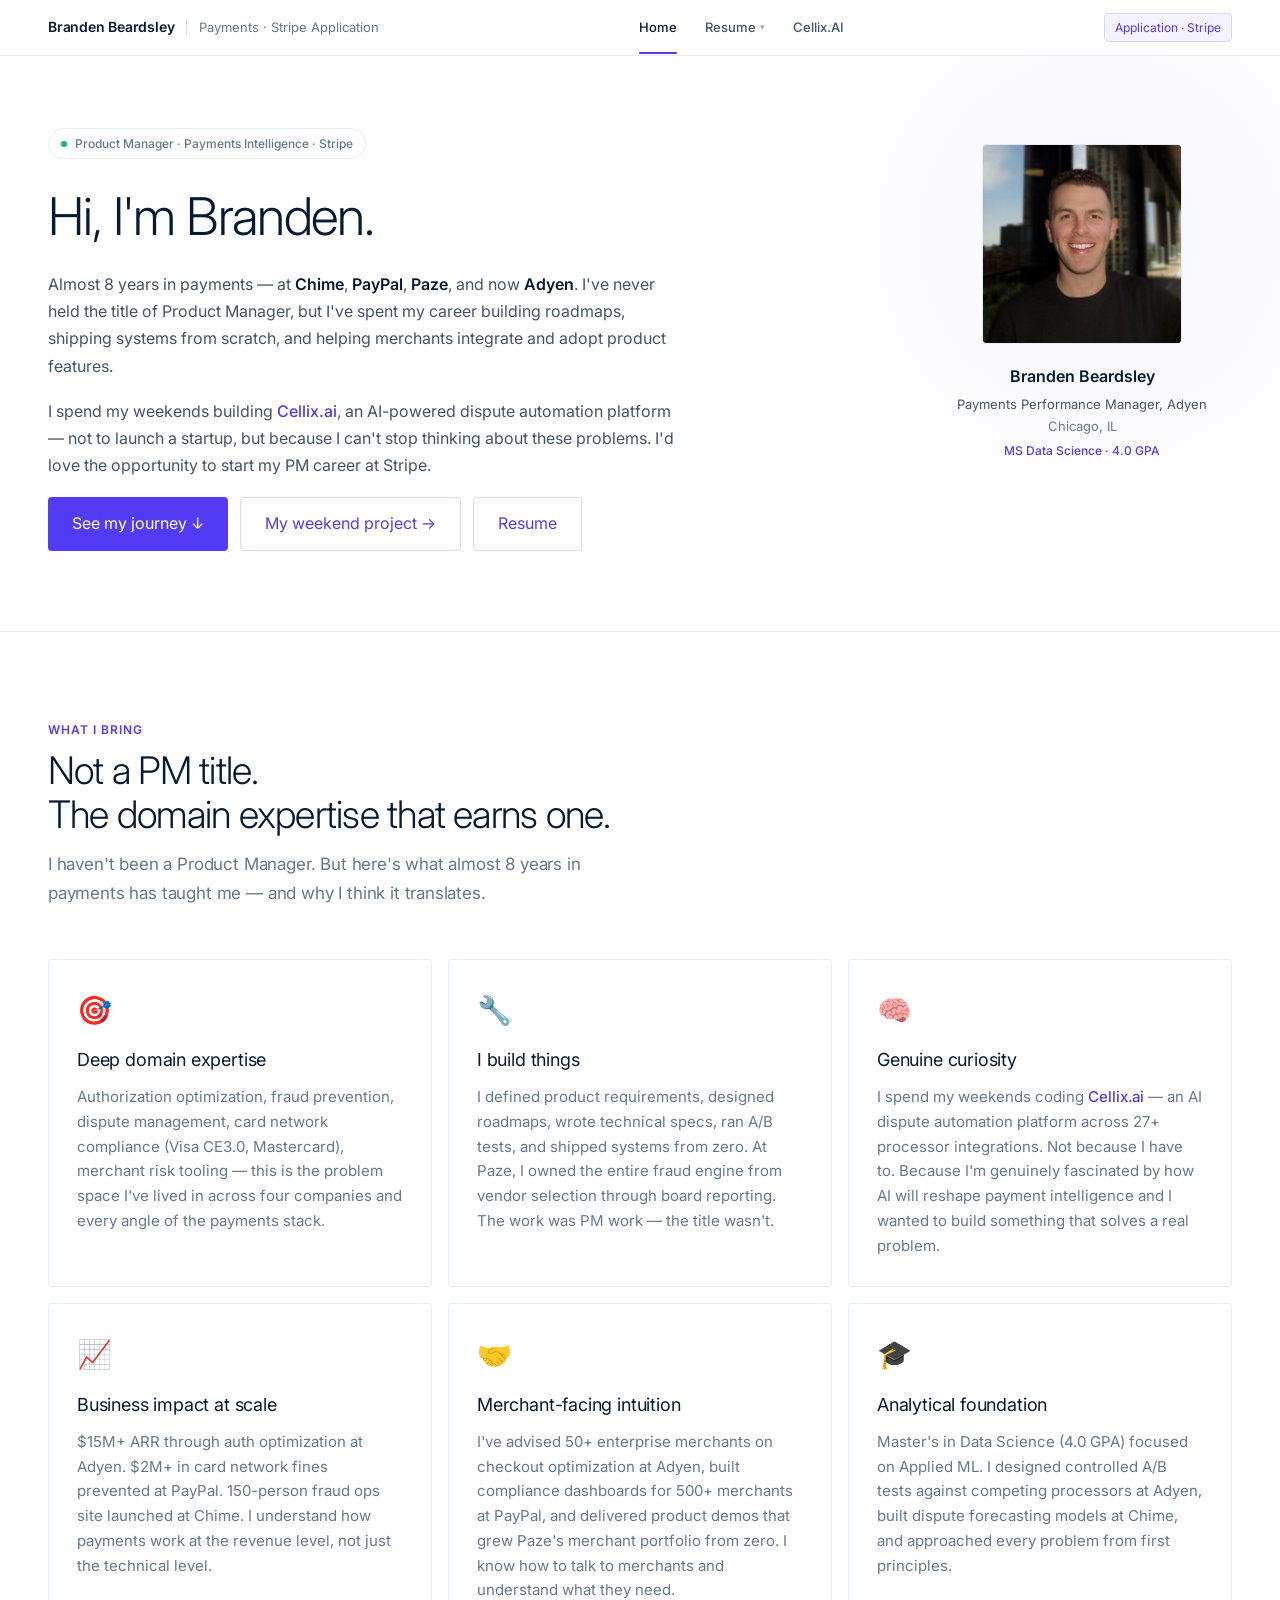
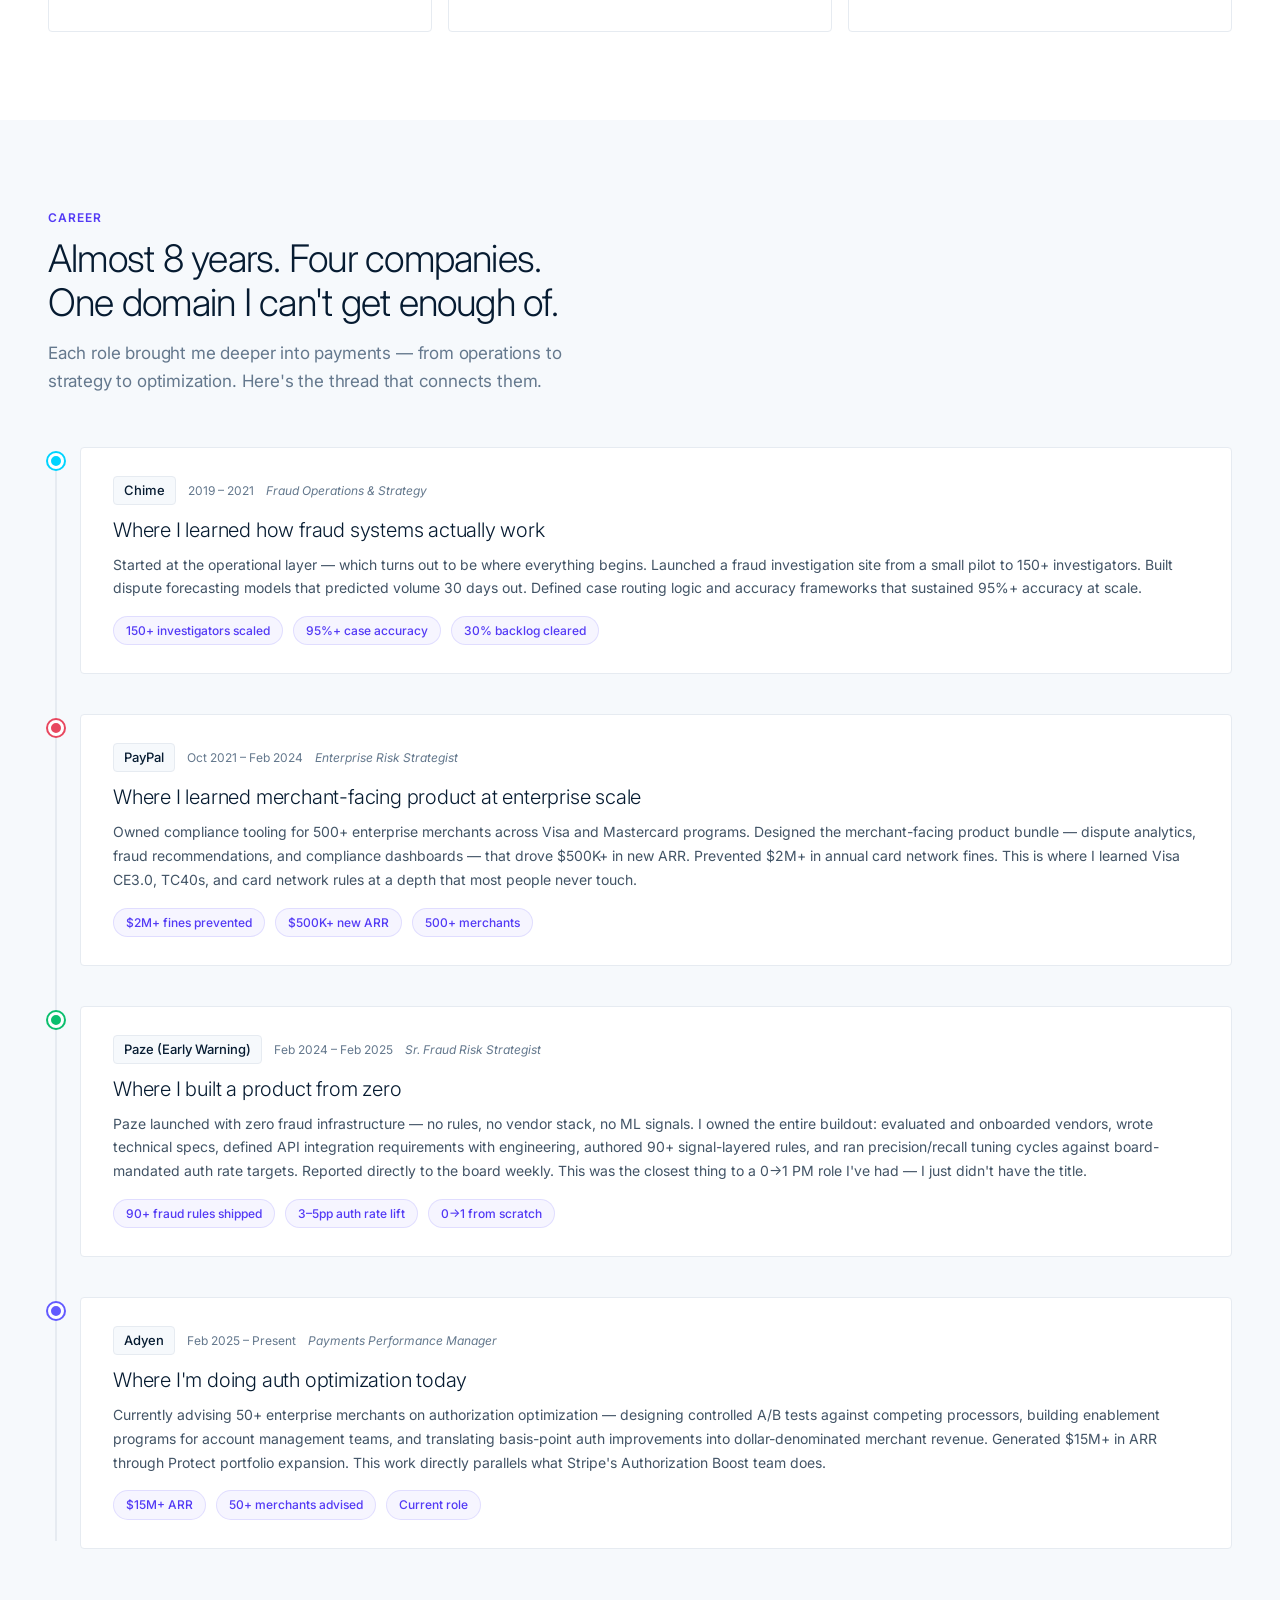
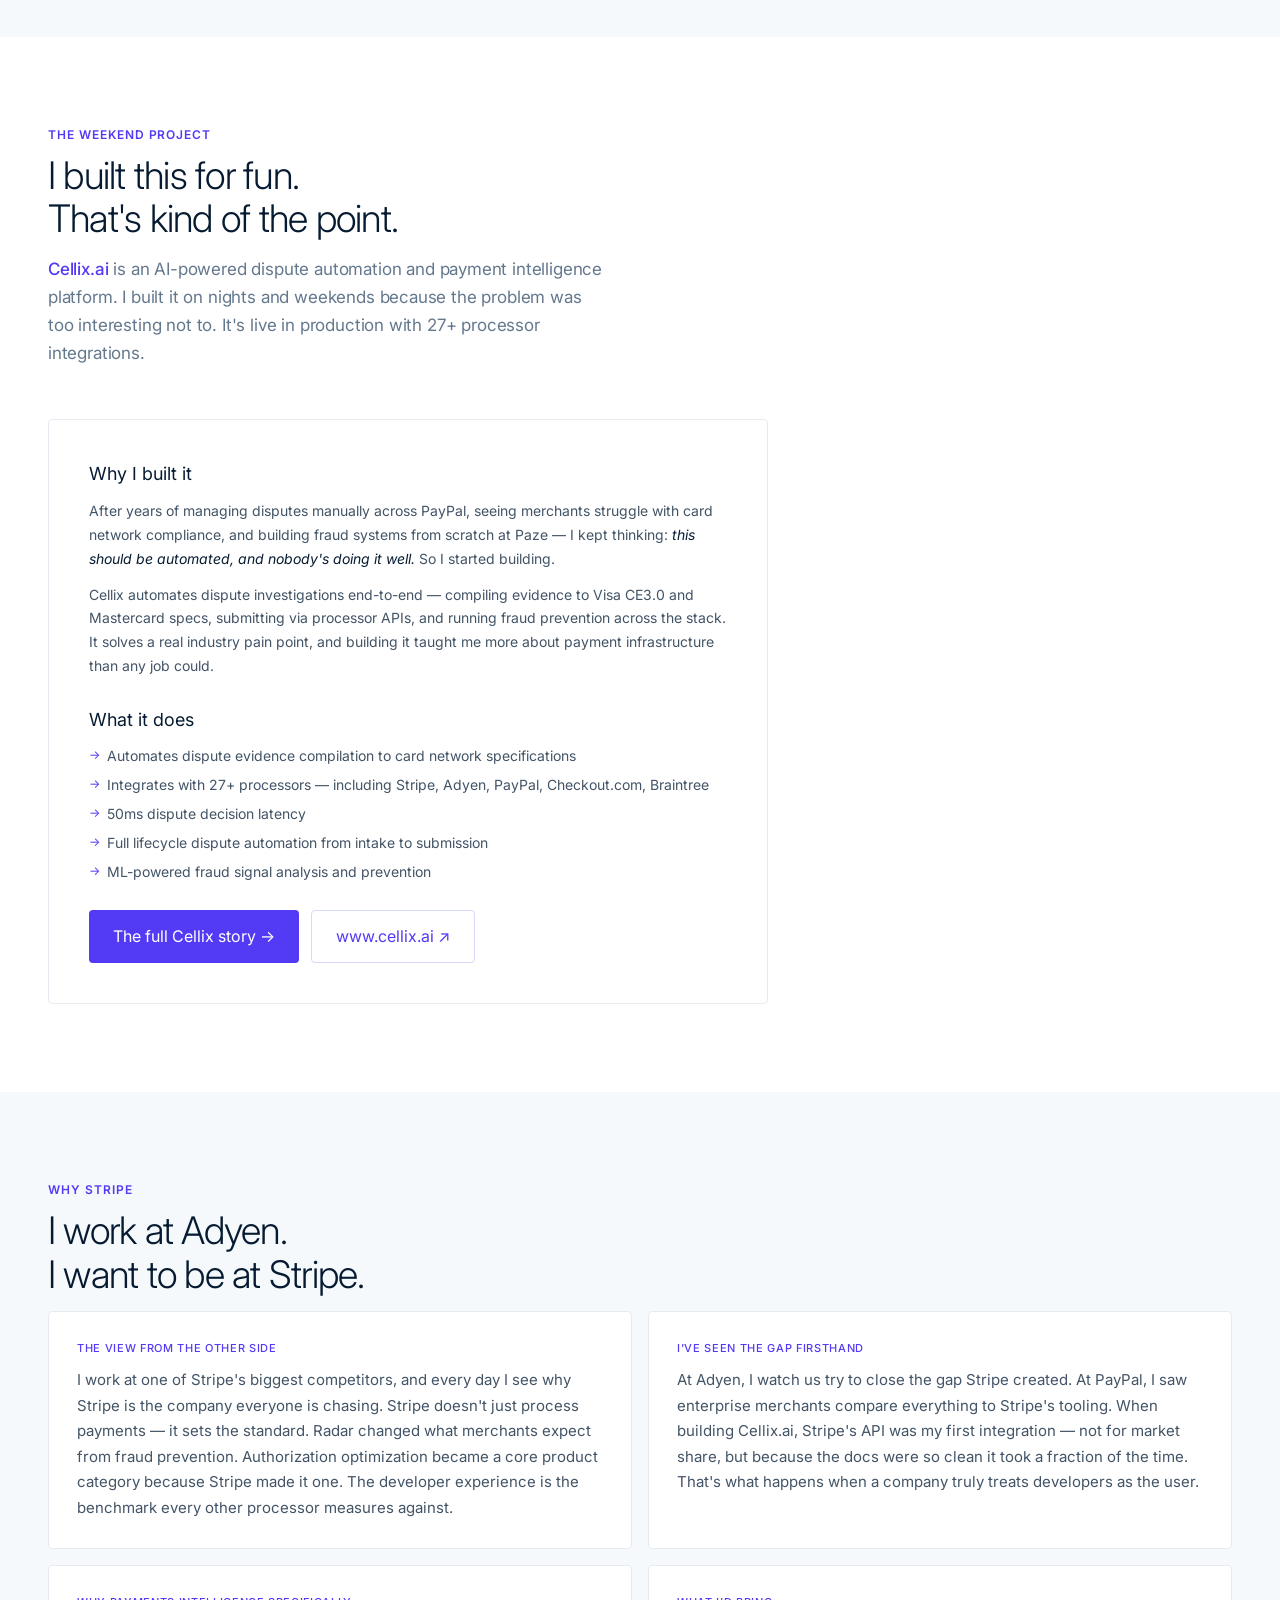
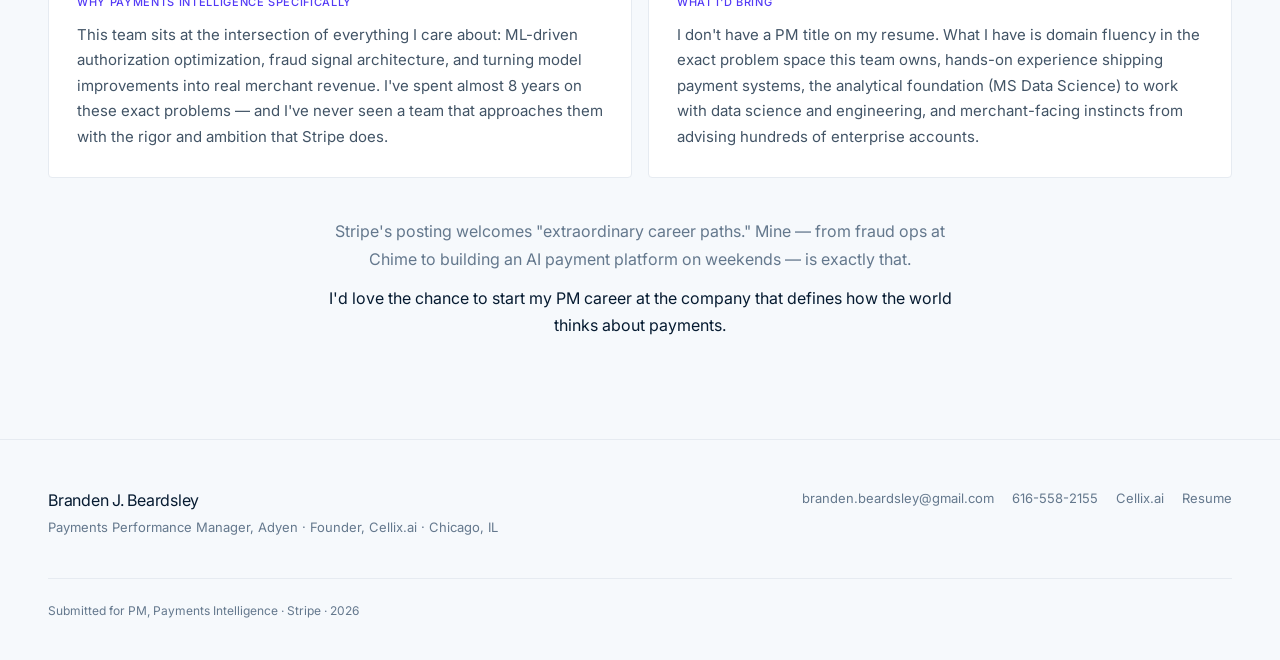
==== commit 87b3e74e: "Redesign site: authentic tone, Stripe visual identity, mobile optimization Landing page: - Complete " ====
--- a/index.html
+++ b/index.html
@@ -7,7 +7,7 @@
 <link rel="icon" type="image/svg+xml" href="/assets/favicon.svg"/>
 <link rel="preconnect" href="https://fonts.googleapis.com"/>
 <link rel="preconnect" href="https://fonts.gstatic.com" crossorigin/>
-<link href="https://fonts.googleapis.com/css2?family=Inter:wght@300;400;500;600&display=swap" rel="stylesheet"/>
+<link href="https://fonts.googleapis.com/css2?family=Inter:wght@300;400;500;600;700&display=swap" rel="stylesheet"/>
 <link rel="stylesheet" href="/assets/styles.css"/>
 </head>
 <body>
@@ -18,7 +18,7 @@
     <a class="nav-brand" href="/">
       <span class="nav-name">Branden Beardsley</span>
       <span class="nav-div"></span>
-      <span class="nav-sub">Payments PM</span>
+      <span class="nav-sub">Payments · Stripe Application</span>
     </a>
     <ul class="nav-links">
       <li><a class="nav-link active" href="/">Home</a></li>
@@ -30,511 +30,253 @@
         </div>
       </li>
       <li><a class="nav-link" href="/cellix">Cellix.AI</a></li>
-      <li><a class="nav-link" href="/pm-philosophy">PM Philosophy</a></li>
     </ul>
     <div class="nav-right">
-      <span class="nav-pill">PM Application · Stripe</span>
+      <span class="nav-pill">Application · Stripe</span>
     </div>
     <button class="nav-hamburger" aria-label="Menu">&#9776;</button>
   </div>
 </nav>
 
-<!-- HERO — opens with Stripe's problem, not the candidate -->
-<section class="hero">
-  <div class="hero-in">
-    <div class="hero-left">
-      <div class="role-tag au d1">
+<!-- HERO — personal, authentic, photo + intro -->
+<section class="hero-new">
+  <div class="hero-new-in">
+    <!-- Photo appears FIRST on mobile via CSS order -->
+    <div class="hero-new-photo au d1">
+      <img src="/assets/headshot.jpg" alt="Branden Beardsley" class="headshot"/>
+      <div class="hero-new-details">
+        <div class="detail-name">Branden Beardsley</div>
+        <div class="detail-role">Payments Performance Manager, Adyen</div>
+        <div class="detail-loc">Chicago, IL</div>
+        <div class="detail-edu">MS Data Science · 4.0 GPA</div>
+      </div>
+    </div>
+
+    <div class="hero-new-text au d2">
+      <div class="role-tag">
         <span class="role-dot"></span>
         Product Manager · Payments Intelligence · Stripe
       </div>
 
-      <h1 class="hero-h1 au d2">
-        Maximizing revenue on<br>
-        <span class="hl">every transaction</span><br>
-        takes deep domain fluency.
+      <h1 class="hero-new-h1">
+        Hi, I'm Branden.
       </h1>
 
-      <p class="hero-sub au d3">
-        Stripe's Payments Intelligence team optimizes billions of dollars in annual payment volume — reducing fraud, lifting authorization rates, and lowering payment costs for merchants. That work demands a PM who can develop long-term vision, set the execution roadmap, deeply understand developer needs — and has shipped these systems, not just studied them.
+      <p class="hero-new-intro">
+        Almost 8 years in payments — at <strong>Chime</strong>, <strong>PayPal</strong>, <strong>Paze</strong>, and now <strong>Adyen</strong>. I've never held the title of Product Manager, but I've spent my career building roadmaps, shipping systems from scratch, and helping merchants integrate and adopt product features.
       </p>
-      <p class="hero-attribution au d3">
-        Submitted by <strong>Branden Beardsley</strong> — currently leading authorization optimization at <strong>Adyen</strong>, the same work as Authorization Boost. Previously built a fraud engine from zero at <strong>Paze</strong>, owned enterprise compliance tooling at <strong>PayPal</strong>, and scaled fraud operations at <strong>Chime</strong>. Now building <a href="/cellix">Cellix.ai</a>, a live AI payments intelligence platform serving 27+ processors. This isn't a career pivot — it's a homecoming.
+
+      <p class="hero-new-passion">
+        I spend my weekends building <a href="/cellix">Cellix.ai</a>, an AI-powered dispute automation platform — not to launch a startup, but because I can't stop thinking about these problems. I'd love the opportunity to start my PM career at Stripe.
       </p>
 
-      <div class="hero-btns au d4">
-        <a class="btn-p" href="#evidence">See the evidence ↓</a>
-        <a class="btn-s" href="/cellix">Explore Cellix.ai →</a>
-      </div>
-    </div>
-
-    <!-- Card frames Stripe's domain problems, not candidate achievements -->
-    <div class="hero-card au d5">
-      <div class="card-chrome">
-        <span class="chrdot c-r"></span><span class="chrdot c-y"></span><span class="chrdot c-g"></span>
-        <span class="card-ttl">Payments Intelligence · Key metrics</span>
-      </div>
-      <div class="card-body">
-        <div class="card-sh">What this role optimizes</div>
-        <div class="mrow"><span class="ml">Auth optimization → merchant revenue</span><span class="mr">$15M+ <span class="mtag tg">Adyen</span></span></div>
-        <div class="mrow"><span class="ml">Enterprise merchants advised on auth lift</span><span class="mr">50+ <span class="mtag tv">Adyen Uplift</span></span></div>
-        <div class="mrow"><span class="ml">Authorization rate improvement</span><span class="mr">+3–5pp <span class="mtag tg">direct</span></span></div>
-        <div class="mrow"><span class="ml">Fraud rules shipped from first principles</span><span class="mr">90+ <span class="mtag tv">Paze 0→1</span></span></div>
-        <div class="mrow"><span class="ml">Payment cost reduction (fines prevented)</span><span class="mr">$2M+ <span class="mtag tg">PayPal</span></span></div>
-        <div class="mrow"><span class="ml">Fraud ops scaled from pilot to production</span><span class="mr">150+ <span class="mtag tv">Chime</span></span></div>
-        <div class="sparkwrap">
-          <div class="spark-lbl">ARR trajectory · Adyen merchant portfolio</div>
-          <div class="spark">
-            <div class="sb" style="height:30%"></div><div class="sb" style="height:36%"></div>
-            <div class="sb" style="height:34%"></div><div class="sb" style="height:48%"></div>
-            <div class="sb" style="height:44%"></div><div class="sb" style="height:56%"></div>
-            <div class="sb" style="height:62%"></div><div class="sb" style="height:70%"></div>
-            <div class="sb hi" style="height:79%"></div><div class="sb hi" style="height:86%"></div>
-            <div class="sb hi" style="height:91%"></div><div class="sb hi" style="height:95%"></div>
-          </div>
-        </div>
-      </div>
-    </div>
-  </div>
-</section>
-
-<!-- STAT STRIP -->
-<div class="stats">
-  <div class="stats-in au d6">
-    <div class="sc">
-      <div class="sc-n">$15<em>M+</em></div>
-      <div class="sc-l">ARR generated through auth optimization at Adyen</div>
-    </div>
-    <div class="sc">
-      <div class="sc-n">50<em>+</em></div>
-      <div class="sc-l">Enterprise merchants advised on Adyen Uplift globally</div>
-    </div>
-    <div class="sc">
-      <div class="sc-n">90<em>+</em></div>
-      <div class="sc-l">Fraud rules shipped from zero at Paze</div>
-    </div>
-    <div class="sc">
-      <div class="sc-n">4</div>
-      <div class="sc-l">Companies — Chime, PayPal, Paze, Adyen</div>
-    </div>
-  </div>
-</div>
-
-<!-- REQUIREMENTS — framed as STRIPE NEEDS, answered with evidence -->
-<section class="sec sec-alt" id="evidence">
+      <div class="hero-new-btns">
+        <a class="btn-p" href="#journey">See my journey ↓</a>
+        <a class="btn-s" href="/cellix">My weekend project →</a>
+        <a class="btn-s" href="/resume">Resume</a>
+      </div>
+    </div>
+  </div>
+</section>
+
+<!-- WHAT I BRING — honest framing -->
+<section class="sec" id="journey">
   <div class="sec-in">
-    <div class="sec-ey">Role requirements</div>
-    <h2 class="sec-h2">What the role demands.<br>Where the evidence is.</h2>
-    <p class="sec-lead">Each of Stripe's stated requirements for the PM, Payments Intelligence role — with the specific work that answers it.</p>
-
-    <div class="bento">
-
-      <div class="bc" style="--ct:#635BFF">
-        <div class="bc-problem">Requirement · 8+ years PM experience</div>
-        <div class="bc-h">7+ years of payments product ownership across four companies — and 100% domain overlap with every responsibility in this posting</div>
-        <div class="bc-ev">At <strong>Adyen</strong> (2025–present), owns product strategy for enterprise auth optimization — $15M+ ARR. At <strong>Paze</strong> (2024–2025), owned the full fraud product 0→1, from vendor selection and engineering sprint planning through board reporting. At <strong>PayPal</strong> (2021–2024), owned merchant compliance tooling for 500+ accounts. At <strong>Chime</strong> (2019–2021), launched a 150-person fraud ops site and built dispute forecasting models. Every role was product ownership in practice — defining roadmaps, shipping to production, and owning revenue outcomes — regardless of what the org chart called it.</div>
-      </div>
-
-      <div class="bc" style="--ct:#0BBF6E">
-        <div class="bc-problem">Requirement · Strong business acumen</div>
-        <div class="bc-h">Revenue impact through payments stack optimization</div>
-        <div class="bc-ev">Generated <strong>$15M+ ARR at Adyen</strong> and <strong>$500K+ ARR at PayPal</strong> by diagnosing merchant stack inefficiencies and building clear cost/benefit cases. Advised enterprise risk teams on authorization performance with measurable outcome tracking.</div>
-      </div>
-
-      <div class="bc" style="--ct:#00D4FF">
-        <div class="bc-problem">Requirement · Customer &amp; partner facing</div>
-        <div class="bc-h">C-level enterprise merchant conversations at scale — and deep understanding of developer needs</div>
-        <div class="bc-ev">Currently advising <strong>50+ enterprise merchants on Adyen Uplift</strong> — personalizing global checkout strategies, running competitive A/B tests, and converting C-level risk leaders with data-backed switching narratives. At Paze, delivered product demos that grew the merchant portfolio from zero. At Cellix, built developer-facing APIs and processor integrations — understanding firsthand what developers need from payment intelligence products.</div>
-      </div>
-
-      <div class="bc" style="--ct:#E8475F">
-        <div class="bc-problem">Requirement · Operational savvy — design and drive cross-functional teams</div>
-        <div class="bc-h">Launched and scaled a 150-person fraud operations site; designed cross-functional processes across Engineering, Sales, and Operations</div>
-        <div class="bc-ev">At <strong>Chime</strong>, took a fraud investigation pilot from concept to a 150+ investigator operation — defined case routing logic, SLA frameworks, and accuracy thresholds that sustained 95%+ case accuracy at scale. At <strong>Adyen</strong>, built the commercial enablement program that trained Account Management teams to independently configure and run competitive A/B tests — removing a specialist bottleneck and operationalizing a function that previously required PM involvement on every deal. At <strong>Paze</strong>, drove cross-functional coordination across Engineering, Data Science, vendor teams, and the board on a weekly cadence.</div>
-      </div>
-
-      <div class="bc" style="--ct:#635BFF">
-        <div class="bc-problem">Requirement · Analytical horsepower &amp; first-principles thinking</div>
-        <div class="bc-h">MS in Data Science, applied to fraud ML, forecasting, and first-principles system design</div>
-        <div class="bc-ev"><strong>Master's in Data Science, 4.0 GPA</strong>, focused on Applied ML and Agentic Workflow Design. Approaches every problem from first principles — at <strong>Paze</strong>, rejected the vendor's recommended fraud rules entirely and built signal architecture from raw data; the resulting engine outperformed the vendor's baseline within 8 weeks. At <strong>Adyen</strong>, designed controlled A/B tests with the data science team against competing processors — defining statistical significance thresholds and translating basis-point improvements into merchant revenue. At <strong>Chime</strong>, built dispute volume forecasting models that predicted 30-day workload and cleared 30% of case backlog in 6 months.</div>
-      </div>
-
-      <div class="bc" style="--ct:#0BBF6E">
-        <div class="bc-problem">Requirement · Crisp communicator</div>
-        <div class="bc-h">Precise, effective communication — from board rooms to developer docs to merchant C-suites</div>
-        <div class="bc-ev">Presented weekly strategy and metrics <strong>directly to the board at Paze</strong>. Built compliance dashboards at PayPal monitoring 500+ merchants, preventing $2M+ in annual card network fines and improving dispute win rates 20–40%. At <strong>Adyen</strong>, created data-driven switching narratives that translated basis-point auth improvements into dollar-denominated merchant revenue — precise enough for CFOs, actionable enough for technical teams.</div>
-      </div>
-
-      <div class="bc" style="--ct:#E8475F">
-        <div class="bc-problem">Requirement · Results-oriented — "whatever it takes"</div>
-        <div class="bc-h">Built a production AI payments intelligence platform solo — while working full-time — because the problem demanded a product that didn't exist</div>
-        <div class="bc-ev">Built <strong><a href="/cellix" style="color:inherit">Cellix.ai</a></strong> from scratch as a solo founder while leading auth optimization at Adyen full-time — dispute automation, fraud prevention, and processor optimization across 27+ integrations, live in production. At <strong>Paze</strong>, shipped a complete fraud engine from zero to production in under 12 months under board-level pressure. Whatever it takes is the default operating mode.</div>
-      </div>
-
-      <div class="bc" style="--ct:#00D4FF">
-        <div class="bc-problem">Requirement · Build and coach teams</div>
-        <div class="bc-h">Built enablement programs, coached cross-functional teams, and scaled organizations from zero</div>
-        <div class="bc-ev">At <strong>Adyen</strong>, built the commercial enablement program that coached Account Management teams to independently configure and run competitive A/B tests — removing a specialist bottleneck and operationalizing a function that previously required PM involvement on every deal. At <strong>Chime</strong>, hired, trained, and scaled a 150+ investigator fraud operations site — defining case routing logic, SLA frameworks, and accuracy thresholds. At <strong>Paze</strong>, led cross-functional sprint planning across engineering, data science, and vendor teams.</div>
-      </div>
-
-    </div>
-  </div>
-</section>
-
-<!-- CASE STUDIES — each opens with the Stripe product challenge -->
-<section class="sec" id="cases">
+    <div class="sec-ey">What I bring</div>
+    <h2 class="sec-h2">Not a PM title.<br>The domain expertise that earns one.</h2>
+    <p class="sec-lead">I haven't been a Product Manager. But here's what almost 8 years in payments has taught me — and why I think it translates.</p>
+
+    <div class="bring-grid">
+
+      <div class="bring-card">
+        <div class="bring-icon">&#127919;</div>
+        <h3>Deep domain expertise</h3>
+        <p>Authorization optimization, fraud prevention, dispute management, card network compliance (Visa CE3.0, Mastercard), merchant risk tooling — this is the problem space I've lived in across four companies and every angle of the payments stack.</p>
+      </div>
+
+      <div class="bring-card">
+        <div class="bring-icon">&#128295;</div>
+        <h3>I build things</h3>
+        <p>I defined product requirements, designed roadmaps, wrote technical specs, ran A/B tests, and shipped systems from zero. At Paze, I owned the entire fraud engine from vendor selection through board reporting. The work was PM work — the title wasn't.</p>
+      </div>
+
+      <div class="bring-card">
+        <div class="bring-icon">&#129504;</div>
+        <h3>Genuine curiosity</h3>
+        <p>I spend my weekends coding <a href="/cellix">Cellix.ai</a> — an AI dispute automation platform across 27+ processor integrations. Not because I have to. Because I'm genuinely fascinated by how AI will reshape payment intelligence and I wanted to build something that solves a real problem.</p>
+      </div>
+
+      <div class="bring-card">
+        <div class="bring-icon">&#128200;</div>
+        <h3>Business impact at scale</h3>
+        <p>$15M+ ARR through auth optimization at Adyen. $2M+ in card network fines prevented at PayPal. 150-person fraud ops site launched at Chime. I understand how payments work at the revenue level, not just the technical level.</p>
+      </div>
+
+      <div class="bring-card">
+        <div class="bring-icon">&#129309;</div>
+        <h3>Merchant-facing intuition</h3>
+        <p>I've advised 50+ enterprise merchants on checkout optimization at Adyen, built compliance dashboards for 500+ merchants at PayPal, and delivered product demos that grew Paze's merchant portfolio from zero. I know how to talk to merchants and understand what they need.</p>
+      </div>
+
+      <div class="bring-card">
+        <div class="bring-icon">&#127891;</div>
+        <h3>Analytical foundation</h3>
+        <p>Master's in Data Science (4.0 GPA) focused on Applied ML. I designed controlled A/B tests against competing processors at Adyen, built dispute forecasting models at Chime, and approached every problem from first principles.</p>
+      </div>
+
+    </div>
+  </div>
+</section>
+
+<!-- CAREER — narrative timeline -->
+<section class="sec sec-alt" id="career">
   <div class="sec-in">
-    <div class="sec-ey">Case studies</div>
-    <h2 class="sec-h2">Four Stripe problems.<br>Already solved elsewhere.</h2>
-    <p class="sec-lead">Each case is framed around the challenge Stripe's Payments Intelligence team faces — with the work that demonstrates it's been done before.</p>
-
-    <!-- CASE 1: ADYEN -->
-    <div class="case">
-      <div class="case-hd">
-        <div>
-          <div class="co-row">
-            <span class="co-badge" style="color:var(--v);border-color:rgba(99,91,255,.22)">Adyen</span>
-            <span class="co-date">Feb 2025 – Present · Payments Performance Manager</span>
-          </div>
-          <div class="case-stripe-product">↔ Stripe Authorization Boost · Payments Intelligence</div>
-          <h2 class="case-h">Authorization Boost needs a PM who can translate ML signal improvements into merchant revenue — and run the experiments that prove it.</h2>
-        </div>
-        <div class="case-num">01</div>
-      </div>
-      <p class="case-ctx">Enterprise merchants with multi-processor stacks demand proof before switching. Adyen's Uplift product — like Stripe's Authorization Boost — only lands if the PM can design rigorous A/B tests against competing processors and turn the results into commercial decisions. In the first 8 weeks at Adyen, expanded the Protect portfolio to 30+ household-name brands and drove $15M+ in ARR through enterprise upsell. This is the current day-to-day.</p>
-      <div class="ctbl">
-        <div class="ccol">
-          <div class="cch">The challenge at Adyen</div>
+    <div class="sec-ey">Career</div>
+    <h2 class="sec-h2">Almost 8 years. Four companies.<br>One domain I can't get enough of.</h2>
+    <p class="sec-lead">Each role brought me deeper into payments — from operations to strategy to optimization. Here's the thread that connects them.</p>
+
+    <div class="timeline">
+
+      <div class="tl-item">
+        <div class="tl-marker" style="--mc:#00D4FF"></div>
+        <div class="tl-content">
+          <div class="tl-meta">
+            <span class="tl-company">Chime</span>
+            <span class="tl-dates">2019 – 2021</span>
+            <span class="tl-title">Fraud Operations & Strategy</span>
+          </div>
+          <h3>Where I learned how fraud systems actually work</h3>
+          <p>Started at the operational layer — which turns out to be where everything begins. Launched a fraud investigation site from a small pilot to 150+ investigators. Built dispute forecasting models that predicted volume 30 days out. Defined case routing logic and accuracy frameworks that sustained 95%+ accuracy at scale.</p>
+          <div class="tl-stats">
+            <span class="tl-stat">150+ investigators scaled</span>
+            <span class="tl-stat">95%+ case accuracy</span>
+            <span class="tl-stat">30% backlog cleared</span>
+          </div>
+        </div>
+      </div>
+
+      <div class="tl-item">
+        <div class="tl-marker" style="--mc:#E8475F"></div>
+        <div class="tl-content">
+          <div class="tl-meta">
+            <span class="tl-company">PayPal</span>
+            <span class="tl-dates">Oct 2021 – Feb 2024</span>
+            <span class="tl-title">Enterprise Risk Strategist</span>
+          </div>
+          <h3>Where I learned merchant-facing product at enterprise scale</h3>
+          <p>Owned compliance tooling for 500+ enterprise merchants across Visa and Mastercard programs. Designed the merchant-facing product bundle — dispute analytics, fraud recommendations, and compliance dashboards — that drove $500K+ in new ARR. Prevented $2M+ in annual card network fines. This is where I learned Visa CE3.0, TC40s, and card network rules at a depth that most people never touch.</p>
+          <div class="tl-stats">
+            <span class="tl-stat">$2M+ fines prevented</span>
+            <span class="tl-stat">$500K+ new ARR</span>
+            <span class="tl-stat">500+ merchants</span>
+          </div>
+        </div>
+      </div>
+
+      <div class="tl-item">
+        <div class="tl-marker" style="--mc:#0BBF6E"></div>
+        <div class="tl-content">
+          <div class="tl-meta">
+            <span class="tl-company">Paze (Early Warning)</span>
+            <span class="tl-dates">Feb 2024 – Feb 2025</span>
+            <span class="tl-title">Sr. Fraud Risk Strategist</span>
+          </div>
+          <h3>Where I built a product from zero</h3>
+          <p>Paze launched with zero fraud infrastructure — no rules, no vendor stack, no ML signals. I owned the entire buildout: evaluated and onboarded vendors, wrote technical specs, defined API integration requirements with engineering, authored 90+ signal-layered rules, and ran precision/recall tuning cycles against board-mandated auth rate targets. Reported directly to the board weekly. This was the closest thing to a 0→1 PM role I've had — I just didn't have the title.</p>
+          <div class="tl-stats">
+            <span class="tl-stat">90+ fraud rules shipped</span>
+            <span class="tl-stat">3–5pp auth rate lift</span>
+            <span class="tl-stat">0→1 from scratch</span>
+          </div>
+        </div>
+      </div>
+
+      <div class="tl-item">
+        <div class="tl-marker" style="--mc:#635BFF"></div>
+        <div class="tl-content">
+          <div class="tl-meta">
+            <span class="tl-company">Adyen</span>
+            <span class="tl-dates">Feb 2025 – Present</span>
+            <span class="tl-title">Payments Performance Manager</span>
+          </div>
+          <h3>Where I'm doing auth optimization today</h3>
+          <p>Currently advising 50+ enterprise merchants on authorization optimization — designing controlled A/B tests against competing processors, building enablement programs for account management teams, and translating basis-point auth improvements into dollar-denominated merchant revenue. Generated $15M+ in ARR through Protect portfolio expansion. This work directly parallels what Stripe's Authorization Boost team does.</p>
+          <div class="tl-stats">
+            <span class="tl-stat">$15M+ ARR</span>
+            <span class="tl-stat">50+ merchants advised</span>
+            <span class="tl-stat">Current role</span>
+          </div>
+        </div>
+      </div>
+
+    </div>
+  </div>
+</section>
+
+<!-- CELLIX — the weekend project, framed as passion -->
+<section class="sec">
+  <div class="sec-in">
+    <div class="sec-ey">The weekend project</div>
+    <h2 class="sec-h2">I built this for fun.<br>That's kind of the point.</h2>
+    <p class="sec-lead"><a href="/cellix" style="color:var(--v);text-decoration:none;font-weight:500">Cellix.ai</a> is an AI-powered dispute automation and payment intelligence platform. I built it on nights and weekends because the problem was too interesting not to. It's live in production with 27+ processor integrations.</p>
+
+    <div class="cellix-showcase">
+      <div class="cellix-main">
+        <div class="cellix-why">
+          <h3>Why I built it</h3>
+          <p>After years of managing disputes manually across PayPal, seeing merchants struggle with card network compliance, and building fraud systems from scratch at Paze — I kept thinking: <em>this should be automated, and nobody's doing it well.</em> So I started building.</p>
+          <p>Cellix automates dispute investigations end-to-end — compiling evidence to Visa CE3.0 and Mastercard specs, submitting via processor APIs, and running fraud prevention across the stack. It solves a real industry pain point, and building it taught me more about payment infrastructure than any job could.</p>
+        </div>
+        <div class="cellix-details">
+          <h3>What it does</h3>
           <ul>
-            <li>No structured methodology to compare processors</li>
-            <li>Account teams couldn't run tests without specialist support</li>
-            <li>Competitors made unverifiable authorization claims</li>
-            <li>Product adoption stalled without third-party proof points</li>
+            <li>Automates dispute evidence compilation to card network specifications</li>
+            <li>Integrates with 27+ processors — including Stripe, Adyen, PayPal, Checkout.com, Braintree</li>
+            <li>50ms dispute decision latency</li>
+            <li>Full lifecycle dispute automation from intake to submission</li>
+            <li>ML-powered fraud signal analysis and prevention</li>
           </ul>
         </div>
-        <div class="ccol">
-          <div class="cch">How it was solved</div>
-          <ul>
-            <li>Designed controlled A/B test methodology with data science team — defined statistical significance thresholds, traffic splitting, and measurement windows</li>
-            <li>Built commercial enablement program so AM teams could configure and run processor comparison tests without specialist support</li>
-            <li>Created data-driven switching narratives — translating basis-point improvements into dollar-denominated merchant revenue impact</li>
-            <li>Advised 50+ enterprise merchants on global checkout optimization, including multi-acquirer routing and issuer-level auth strategy</li>
-          </ul>
-        </div>
-        <div class="ccol">
-          <div class="cch">Why it translates to Stripe</div>
-          <ul>
-            <li>Authorization Boost faces the exact same merchant proof-point challenge</li>
-            <li>Multi-acquirer routing and issuer-level auth strategy maps to Stripe's intelligent routing and network token optimization</li>
-            <li>Enablement model maps directly to Stripe's Sales + PM dynamic</li>
-            <li>Building payment infrastructure that serves real-time predictions at scale — the same architectural challenge</li>
-          </ul>
-        </div>
-      </div>
-      <div class="outcomes">
-        <div class="oc"><span class="oc-n" style="color:var(--v)">$15M+</span><span class="oc-l">ARR generated via Protect upsell</span></div>
-        <div class="oc"><span class="oc-n" style="color:var(--head)">50+</span><span class="oc-l">Enterprise merchants advised on Uplift</span></div>
-        <div class="oc"><span class="oc-n" style="color:var(--head)">30+</span><span class="oc-l">Household-name brands on Protect</span></div>
-        <div class="oc"><span class="oc-n" style="color:#0a9957">Current</span><span class="oc-l">Role — Feb 2025 to present</span></div>
-      </div>
-      <div class="callout">
-        <div class="callout-ic">&#128202;</div>
-        <div>
-          <div class="callout-lbl">The Stripe connection</div>
-          <div class="callout-txt">Authorization Boost's PM role requires someone who can design experiments, interpret ML signal improvements, and turn those results into merchant revenue conversations — at scale, with enterprise merchants, today. That's the current role at Adyen. The methodology, the enablement infrastructure, and the commercial outcomes are directly transferable.</div>
-        </div>
-      </div>
-    </div>
-
-    <!-- CASE 2: PAZE -->
-    <div class="case">
-      <div class="case-hd">
-        <div>
-          <div class="co-row">
-            <span class="co-badge" style="color:#0a9957;border-color:rgba(11,191,110,.28)">Paze · Early Warning</span>
-            <span class="co-date">Feb 2024 – Feb 2025 · Sr. Fraud Risk Strategist</span>
-          </div>
-          <div class="case-stripe-product">↔ Stripe Radar · Fraud Prevention</div>
-          <h2 class="case-h">Radar needs a PM who can build a fraud ML stack from scratch and ship it — not just manage one that exists.</h2>
-        </div>
-        <div class="case-num">02</div>
-      </div>
-      <p class="case-ctx">Paze launched competing with PayPal and Apple Pay with zero fraud risk infrastructure — no rules, no vendor stack, no ML signals. The challenge was identical to what Stripe faces when standing up a new risk product: build it right, ship it fast, and prove it works in production.</p>
-      <div class="ctbl">
-        <div class="ccol">
-          <div class="cch">The challenge at Paze</div>
-          <ul>
-            <li>Zero fraud infrastructure at launch</li>
-            <li>No vendor relationships or signal stack</li>
-            <li>Board pressure to show risk metrics weekly</li>
-            <li>Auth rates uncompetitive vs incumbents</li>
-          </ul>
-        </div>
-        <div class="ccol">
-          <div class="cch">How it was solved</div>
-          <ul>
-            <li>Evaluated &amp; onboarded device intelligence, identity, and fraud signal vendors — wrote the technical spec, defined API integration requirements, and worked directly with developers to ship each integration</li>
-            <li>Defined and authored 90+ signal-layered rules, partnering with data engineers on feature extraction and model signal architecture — owning the product requirements while engineering owned the code</li>
-            <li>Ran systematic tuning cycles — prioritizing precision/recall trade-offs against board-mandated auth rate targets</li>
-            <li>Owned the full product roadmap: vendor selection, engineering sprint planning, rule deployment cadence, and weekly board reporting</li>
-          </ul>
-        </div>
-        <div class="ccol">
-          <div class="cch">Why it translates to Stripe</div>
-          <ul>
-            <li>Mirrors Radar's rule authoring and ML signal architecture</li>
-            <li>Same build-test-tune loop as Authorization Boost</li>
-            <li>Identical stakeholder trade-off: risk tolerance vs. auth rate</li>
-            <li>Demonstrates 0→1 payment product ownership</li>
-          </ul>
-        </div>
-      </div>
-      <div class="outcomes">
-        <div class="oc"><span class="oc-n" style="color:#0a9957">~15%</span><span class="oc-l">Reduction in false-positive declines</span></div>
-        <div class="oc"><span class="oc-n" style="color:var(--v)">3–5pp</span><span class="oc-l">Auth rate lift post-engine launch</span></div>
-        <div class="oc"><span class="oc-n" style="color:var(--head)">90+</span><span class="oc-l">Fraud rules authored and tuned</span></div>
-        <div class="oc"><span class="oc-n" style="color:var(--v)">0→1</span><span class="oc-l">Full stack built from zero</span></div>
-      </div>
-      <div class="callout">
-        <div class="callout-ic">&#9889;</div>
-        <div>
-          <div class="callout-lbl">The Stripe connection</div>
-          <div class="callout-txt">Stripe Radar's PM needs to understand fraud signal architecture, rule authoring trade-offs, and false positive tuning at a level that only comes from having shipped these systems. This work is the direct equivalent — built from scratch, tuned in production, and presented to the board.</div>
-        </div>
-      </div>
-    </div>
-
-    <!-- CASE 3: PAYPAL -->
-    <div class="case">
-      <div class="case-hd">
-        <div>
-          <div class="co-row">
-            <span class="co-badge" style="color:var(--red);border-color:rgba(232,71,95,.22)">PayPal</span>
-            <span class="co-date">Oct 2021 – Feb 2024 · Enterprise Risk Strategist</span>
-          </div>
-          <div class="case-stripe-product">↔ Stripe Radar · Dispute Management</div>
-          <h2 class="case-h">Radar's dispute and compliance features need a PM who understands card network rules at the merchant operations level.</h2>
-        </div>
-        <div class="case-num">03</div>
-      </div>
-      <p class="case-ctx">Card network compliance programs expose merchants to millions in annual fines — a direct payment cost that Stripe's Payments Intelligence team works to minimize. Radar's dispute management and Visa CE3.0 features sit in exactly this problem space — and managing 500+ enterprise merchants through it requires operational depth and developer-facing product instincts that are rare to find together.</p>
-      <div class="ctbl">
-        <div class="ccol">
-          <div class="cch">The challenge at PayPal</div>
-          <ul>
-            <li>500+ merchants in Visa/MC compliance risk programs</li>
-            <li>No centralized alerting — issues surfaced reactively</li>
-            <li>Dispute win rates below industry benchmarks</li>
-            <li>Risk tooling adoption low among enterprise accounts</li>
-          </ul>
-        </div>
-        <div class="ccol">
-          <div class="cch">How it was solved</div>
-          <ul>
-            <li>Defined product requirements for a compliance monitoring system — threshold alerting, merchant segmentation, and escalation workflows for 500+ accounts</li>
-            <li>Prioritized which card network programs to instrument first based on fine exposure and merchant revenue at risk</li>
-            <li>Designed the merchant-facing tooling bundle — packaging dispute analytics, fraud recommendations, and compliance dashboards into a product that drove $500K+ new ARR</li>
-            <li>Owned the roadmap for risk tooling adoption — identified friction points, built onboarding flows, and tracked activation metrics to increase enterprise adoption</li>
-          </ul>
-        </div>
-        <div class="ccol">
-          <div class="cch">Why it translates to Stripe</div>
-          <ul>
-            <li>Radar's dispute management serves the same compliance challenge</li>
-            <li>Identical workflow: data analysis → product recommendation → merchant ROI</li>
-            <li>Card network rule depth (Visa CE3.0, TC40s) is directly applicable</li>
-            <li>Cellix.ai was built on this experience — now serving 27+ processors</li>
-          </ul>
-        </div>
-      </div>
-      <div class="outcomes">
-        <div class="oc"><span class="oc-n" style="color:var(--red)">$2M+</span><span class="oc-l">Annual card network fines prevented</span></div>
-        <div class="oc"><span class="oc-n" style="color:#0a9957">20–40%</span><span class="oc-l">Improvement in dispute win rates</span></div>
-        <div class="oc"><span class="oc-n" style="color:var(--v)">$500K+</span><span class="oc-l">New ARR from risk tooling upsell</span></div>
-        <div class="oc"><span class="oc-n" style="color:var(--head)">500+</span><span class="oc-l">Enterprise merchants managed</span></div>
-      </div>
-      <div class="callout">
-        <div class="callout-ic">&#128737;</div>
-        <div>
-          <div class="callout-lbl">The Stripe connection</div>
-          <div class="callout-txt">Radar's dispute management and Visa CE3.0 features require a PM who has operated in this exact problem space — not just read the spec. Managing 500 merchants through compliance programs, building the tooling that prevented $2M in fines, and then encoding that knowledge into Cellix.ai is the credential.</div>
-        </div>
-      </div>
-    </div>
-
-    <!-- CASE 4: CHIME -->
-    <div class="case">
-      <div class="case-hd">
-        <div>
-          <div class="co-row">
-            <span class="co-badge" style="color:#00D4FF;border-color:rgba(0,212,255,.22)">Chime</span>
-            <span class="co-date">2019 – 2021 · Fraud Operations &amp; Strategy</span>
-          </div>
-          <div class="case-stripe-product">↔ Stripe Radar · Operational Scale</div>
-          <h2 class="case-h">Scaling fraud operations from pilot to production requires a PM who has built the systems, not just the models.</h2>
-        </div>
-        <div class="case-num">04</div>
-      </div>
-      <p class="case-ctx">ML models don't catch fraud alone — they need operational infrastructure: investigators who action alerts, case routing logic that scales, accuracy measurement that catches drift, and forecasting that keeps headcount ahead of volume. This is the operational backbone that makes Radar effective at scale.</p>
-      <div class="ctbl">
-        <div class="ccol">
-          <div class="cch">The challenge at Chime</div>
-          <ul>
-            <li>Fraud investigation was ad-hoc — no structured case management or routing</li>
-            <li>No forecasting to predict dispute volume or staffing needs</li>
-            <li>Case accuracy unmeasured — no SLAs, no feedback loops</li>
-            <li>Investigation backlog growing faster than headcount</li>
-          </ul>
-        </div>
-        <div class="ccol">
-          <div class="cch">How it was solved</div>
-          <ul>
-            <li>Designed case routing logic and SLA frameworks — defined what "good" looked like before scaling</li>
-            <li>Launched a 150+ investigator fraud ops site from pilot, hiring and training in partnership with the operations team</li>
-            <li>Built dispute forecasting models that predicted volume 30 days out, clearing 30% of case backlog in 6 months</li>
-            <li>Defined accuracy measurement frameworks that sustained 95%+ case accuracy at scale</li>
-          </ul>
-        </div>
-        <div class="ccol">
-          <div class="cch">Why it translates to Stripe</div>
-          <ul>
-            <li>Radar's effectiveness depends on the operational layer beneath the ML — the same layer built at Chime</li>
-            <li>Forecasting dispute volume is directly applicable to Radar capacity planning</li>
-            <li>Scaling from pilot to 150+ people is the kind of operational judgment this role requires</li>
-            <li>Accuracy frameworks translate directly to Radar's precision/recall monitoring</li>
-          </ul>
-        </div>
-      </div>
-      <div class="outcomes">
-        <div class="oc"><span class="oc-n" style="color:#00D4FF">150+</span><span class="oc-l">Investigators launched from pilot</span></div>
-        <div class="oc"><span class="oc-n" style="color:#0a9957">95%+</span><span class="oc-l">Case accuracy sustained at scale</span></div>
-        <div class="oc"><span class="oc-n" style="color:var(--v)">30%</span><span class="oc-l">Backlog cleared via forecasting models</span></div>
-        <div class="oc"><span class="oc-n" style="color:var(--head)">2 yrs</span><span class="oc-l">Pilot to full-scale operation</span></div>
-      </div>
-      <div class="callout">
-        <div class="callout-ic">&#9881;</div>
-        <div>
-          <div class="callout-lbl">The Stripe connection</div>
-          <div class="callout-txt">Stripe Radar isn't just an ML product — it's an operational system that serves real-time predictions as payment infrastructure. The PM needs to understand how fraud investigation scales, how case accuracy is maintained, and how forecasting keeps the system ahead of volume. That operational foundation — the layer beneath the ML that developers and merchants actually depend on — was built at Chime before any of the ML-focused work at Paze, PayPal, or Adyen.</div>
-        </div>
-      </div>
-    </div>
-
-  </div>
-</section>
-
-<!-- CELLIX — teaser pointing to full page -->
+        <div class="cellix-links">
+          <a class="btn-p" href="/cellix">The full Cellix story →</a>
+          <a class="btn-s" href="https://www.cellix.ai" target="_blank">www.cellix.ai ↗</a>
+        </div>
+      </div>
+    </div>
+  </div>
+</section>
+
+<!-- WHY STRIPE — genuine admiration + why me -->
 <section class="sec sec-alt">
   <div class="sec-in">
-    <div class="sec-ey">Proof of concept</div>
-    <h2 class="sec-h2">What happens when a Payments Intelligence PM<br>encodes Stripe's problem space into a product.</h2>
-    <p class="sec-lead">Cellix.ai is an early-stage AI payment intelligence platform in production — dispute automation, fraud prevention, and processor optimization across 27+ integrations. Designed, built, and shipped as a solo founder. It's a living proof of concept for the same developer-facing tools Stripe's Payments Intelligence team builds.</p>
-
-    <div class="cellix-grid">
-      <div class="cellix-card">
-        <div class="cellix-ey"><span class="ld"></span>Live production · cellix.ai</div>
-        <h2 class="cellix-h">AI-Powered Dispute Automation &amp; Payment Intelligence</h2>
-        <p class="cellix-p">Automates dispute investigations end-to-end — compiling evidence to Visa CE3.0 and Mastercard specs, submitting via processor APIs, and running fraud prevention across the stack. Designed, built, and shipped solo from architecture to production. Stripe integration is live.</p>
-        <div style="display:flex;gap:10px;flex-wrap:wrap;margin-bottom:22px;position:relative;z-index:1">
-          <a class="cellix-lnk" href="/cellix">See the full story →</a>
-          <a class="cellix-lnk" href="https://www.cellix.ai" target="_blank">www.cellix.ai ↗</a>
-        </div>
-        <div class="tag-cloud">
-          <span class="ptag">Stripe</span><span class="ptag">Adyen</span><span class="ptag">PayPal</span>
-          <span class="ptag">Checkout.com</span><span class="ptag">Braintree</span>
-          <span class="ptag">Visa CE3.0</span><span class="ptag">Mastercard</span>
-          <span class="ptag">ML Fraud Models</span><span class="ptag">Real-time Predictions</span>
-          <span class="ptag">Developer APIs</span><span class="ptag">Webhooks</span><span class="ptag">PCI DSS</span>
-        </div>
-      </div>
-      <div class="cellix-right">
-        <div class="cst"><span class="cst-l">Processor integrations live</span><span class="cst-v vi">27+</span></div>
-        <div class="cst"><span class="cst-l">Dispute decision latency</span><span class="cst-v cy">50ms</span></div>
-        <div class="cst"><span class="cst-l">Dispute automation scope</span><span class="cst-v gr">Full lifecycle</span></div>
-        <div class="cst"><span class="cst-l">Card network specs supported</span><span class="cst-v" style="font-size:15px">Visa CE3.0 + MC</span></div>
-        <div class="cst"><span class="cst-l">Built by</span><span class="cst-v" style="font-size:13px;letter-spacing:-.01em">Solo founder · Full stack</span></div>
-        <div class="cst" style="border-color:rgba(99,91,255,.18);background:rgba(99,91,255,.03)">
-          <span class="cst-l">Live site</span>
-          <a href="https://www.cellix.ai" target="_blank" style="font-size:14px;font-weight:500;color:var(--v);text-decoration:none">www.cellix.ai ↗</a>
-        </div>
-      </div>
-    </div>
-  </div>
-</section>
-
-<!-- CAREER ARC -->
-<section class="sec">
-  <div class="sec-in">
-    <div class="sec-ey">Career arc</div>
-    <h2 class="sec-h2">7+ years of payments product ownership.<br>Four companies. One domain.</h2>
-    <p class="sec-lead">Every role was product ownership in practice — defining roadmaps, shipping to production, coaching cross-functional teams, and owning revenue outcomes. Each role built directly on the last.</p>
-
-    <div class="cx-timeline">
-      <div class="cx-step">
-        <div class="cx-step-num" style="background:rgba(0,212,255,.1);color:#00D4FF">1</div>
-        <div class="cx-step-content">
-          <h4>Chime · 2019–2021 · Fraud Operations &amp; Strategy</h4>
-          <p>Launched fraud ops from pilot to 150+ investigators. Built dispute forecasting models. Defined case accuracy frameworks. <strong>Foundation:</strong> learned how fraud systems work at the operational layer — before the ML.</p>
-        </div>
-      </div>
-      <div class="cx-step">
-        <div class="cx-step-num" style="background:rgba(232,71,95,.1);color:var(--red)">2</div>
-        <div class="cx-step-content">
-          <h4>PayPal · Oct 2021–Feb 2024 · Enterprise Risk Strategist</h4>
-          <p>Owned compliance tooling for 500+ merchants. Designed the product bundle that drove $500K+ ARR. Prevented $2M+ in card network fines. <strong>Foundation:</strong> learned card network rules and merchant-facing product at enterprise scale.</p>
-        </div>
-      </div>
-      <div class="cx-step">
-        <div class="cx-step-num" style="background:rgba(11,191,110,.1);color:#0a9957">3</div>
-        <div class="cx-step-content">
-          <h4>Paze (Early Warning) · Feb 2024–Feb 2025 · Sr. Fraud Risk Strategist</h4>
-          <p>Built fraud ML stack from zero — 90+ rules, vendor roadmap, board reporting. <strong>Foundation:</strong> first 0→1 product build in payments risk. Shipped a full fraud engine to production.</p>
-        </div>
-      </div>
-      <div class="cx-step">
-        <div class="cx-step-num" style="background:rgba(99,91,255,.1);color:var(--v)">4</div>
-        <div class="cx-step-content">
-          <h4>Adyen · Feb 2025–Present · Payments Performance Manager</h4>
-          <p>Driving auth optimization strategy for enterprise merchants. $15M+ ARR. 50+ merchants advised. Architected A/B test methodology with data science team. <strong>Foundation:</strong> current role — directly parallel to Authorization Boost PM work.</p>
-        </div>
-      </div>
-      <div class="cx-step">
-        <div class="cx-step-num" style="background:rgba(99,91,255,.18);color:var(--v)">+</div>
-        <div class="cx-step-content">
-          <h4>Cellix.ai · 2025–Present · Founder</h4>
-          <p>Built a production AI payments intelligence platform — dispute automation, fraud prevention, payment monitoring across 27+ integrations. <strong>Foundation:</strong> encoded everything above into a product. MS in Data Science (4.0 GPA) applied throughout.</p>
-        </div>
-      </div>
-    </div>
-  </div>
-</section>
-
-<!-- VISION — forward-looking, what I'd build -->
-<section class="sec sec-alt">
-  <div class="sec-in">
-    <div class="sec-ey">Looking forward</div>
-    <h2 class="sec-h2">What I'd explore in the first 90 days<br>on Payments Intelligence.</h2>
-    <p class="sec-lead">A long-term vision starts with deep listening. Here's how I'd approach the first quarter — spending time with developers, sales, support, and data science to understand user needs before setting direction.</p>
-
-    <div class="bento">
-
-      <div class="bc" style="--ct:#635BFF">
-        <div class="bc-problem">Month 1 · Listen and map</div>
-        <div class="bc-h">Deeply understand user needs by spending time with developers, sales, and support — observe patterns and trends across feedback and market data</div>
-        <div class="bc-ev">Shadow developer support tickets to understand how merchants integrate Authorization Boost and Radar. Sit with sales to learn the objections. Meet with data science to understand model performance and signal gaps. Map the gap between what developers need and what the product currently delivers.</div>
-      </div>
-
-      <div class="bc" style="--ct:#0BBF6E">
-        <div class="bc-problem">Month 2 · Prioritize and align</div>
-        <div class="bc-h">Set pace, prioritization, and execution — collaborate cross-functionally with Engineering, Design, Data Science, Marketing, Sales, and Operations</div>
-        <div class="bc-ev">Synthesize developer feedback and market data into a prioritized opportunity map. Identify where authorization lift, fraud reduction, and payment cost savings intersect for maximum merchant value. Align cross-functional stakeholders on the highest-leverage investments.</div>
-      </div>
-
-      <div class="bc" style="--ct:#00D4FF">
-        <div class="bc-problem">Month 3 · Ship and learn</div>
-        <div class="bc-h">Build and launch new capabilities delivering significant customer value — with a clear execution roadmap</div>
-        <div class="bc-ev">Deliver a fast win that demonstrates the team's ability to ship. Define the long-term product vision and roadmap for the next 4 quarters. Build the measurement framework that connects ML model improvements to merchant revenue outcomes. Coach the team on best practices in defining product requirements and delivering against roadmap.</div>
-      </div>
-
+    <div class="sec-ey">Why Stripe</div>
+    <h2 class="sec-h2">I work at Adyen.<br>I want to be at Stripe.</h2>
+
+    <div class="why-grid">
+      <div class="why-card">
+        <div class="why-card-label">The view from the other side</div>
+        <p>I work at one of Stripe's biggest competitors, and every day I see why Stripe is the company everyone is chasing. Stripe doesn't just process payments — it sets the standard. Radar changed what merchants expect from fraud prevention. Authorization optimization became a core product category because Stripe made it one. The developer experience is the benchmark every other processor measures against.</p>
+      </div>
+
+      <div class="why-card">
+        <div class="why-card-label">I've seen the gap firsthand</div>
+        <p>At Adyen, I watch us try to close the gap Stripe created. At PayPal, I saw enterprise merchants compare everything to Stripe's tooling. When building Cellix.ai, Stripe's API was my first integration — not for market share, but because the docs were so clean it took a fraction of the time. That's what happens when a company truly treats developers as the user.</p>
+      </div>
+
+      <div class="why-card">
+        <div class="why-card-label">Why Payments Intelligence specifically</div>
+        <p>This team sits at the intersection of everything I care about: ML-driven authorization optimization, fraud signal architecture, and turning model improvements into real merchant revenue. I've spent almost 8 years on these exact problems — and I've never seen a team that approaches them with the rigor and ambition that Stripe does.</p>
+      </div>
+
+      <div class="why-card">
+        <div class="why-card-label">What I'd bring</div>
+        <p>I don't have a PM title on my resume. What I have is domain fluency in the exact problem space this team owns, hands-on experience shipping payment systems, the analytical foundation (MS Data Science) to work with data science and engineering, and merchant-facing instincts from advising hundreds of enterprise accounts.</p>
+      </div>
+    </div>
+
+    <div class="why-closing">
+      <p>Stripe's posting welcomes "extraordinary career paths." Mine — from fraud ops at Chime to building an AI payment platform on weekends — is exactly that.</p>
+      <p class="why-ask"><strong>I'd love the chance to start my PM career at the company that defines how the world thinks about payments.</strong></p>
     </div>
   </div>
 </section>
@@ -552,14 +294,12 @@
         <a class="fl" href="tel:6165582155">616-558-2155</a>
         <a class="fl" href="/cellix">Cellix.ai</a>
         <a class="fl" href="/resume">Resume</a>
-        <a class="fl" href="/pm-philosophy">PM Philosophy</a>
 
       </div>
     </div>
     <div class="fdiv"></div>
     <div class="fbot">
       <div class="fcopy">Submitted for PM, Payments Intelligence · Stripe · 2026</div>
-      <div class="fcopy">Deploy: <code style="font-size:11px;background:var(--border);padding:2px 6px;border-radius:4px">vercel deploy</code></div>
     </div>
   </div>
 </footer>
--- a/assets/styles.css
+++ b/assets/styles.css
@@ -3,20 +3,22 @@
    ═══════════════════════════════════════ */
 
 :root{
-  --v:#635BFF;
-  --v-dark:#4F46E5;
-  --navy:#0A2540;
+  --v:#533AF5;
+  --v-dark:#4730D9;
+  --v-light:rgba(83,58,253,.06);
+  --v-border:#D6D9FC;
+  --navy:#061B31;
   --green:#0BBF6E;
   --red:#E8475F;
   --white:#FFFFFF;
   --surface:#F6F9FC;
   --border:#E6EBF1;
-  --border2:#C9D4E0;
-  --muted:#8898AA;
+  --border2:#D6D9FC;
+  --muted:#64788D;
   --body:#425466;
-  --head:#0A2540;
+  --head:#061B31;
   --f:'Inter',-apple-system,BlinkMacSystemFont,'Segoe UI',sans-serif;
-  --max:1080px;
+  --max:1200px;
   --g:48px;
 }
 *,*::before,*::after{box-sizing:border-box;margin:0;padding:0}
@@ -31,7 +33,7 @@
 .nav-div{width:1px;height:16px;background:var(--border2);margin:0 12px}
 .nav-sub{font-size:13px;color:var(--muted)}
 .nav-right{display:flex;align-items:center;gap:10px}
-.nav-pill{font-size:12px;font-weight:500;color:var(--v);background:rgba(99,91,255,.07);border:1px solid rgba(99,91,255,.18);padding:4px 10px;border-radius:4px}
+.nav-pill{font-size:12px;font-weight:400;color:var(--v);background:var(--v-light);border:1px solid var(--v-border);padding:4px 10px;border-radius:4px}
 .nav-btn{font-size:13px;font-weight:500;color:#fff;background:var(--v);padding:7px 16px;border-radius:6px;text-decoration:none;transition:background .15s,transform .15s;white-space:nowrap}
 .nav-btn:hover{background:var(--v-dark);transform:translateY(-1px)}
 
@@ -58,74 +60,106 @@
 .nav-hamburger{display:none;align-items:center;justify-content:center;width:36px;height:36px;border:1px solid var(--border);border-radius:6px;background:transparent;cursor:pointer;font-size:18px;color:var(--head);transition:background .15s}
 .nav-hamburger:hover{background:var(--surface)}
 
-/* ─── HERO ─── */
-.hero{background:var(--white);position:relative;overflow:hidden;padding:80px var(--g) 0;border-bottom:1px solid var(--border)}
-.hero::before{content:'';position:absolute;top:-160px;right:-200px;width:800px;height:800px;background:radial-gradient(ellipse at center,rgba(99,91,255,.1) 0%,rgba(99,91,255,.05) 35%,transparent 70%);pointer-events:none;border-radius:50%}
-.hero-in{position:relative;z-index:2;max-width:var(--max);margin:0 auto;display:grid;grid-template-columns:1fr 420px;gap:64px;align-items:end}
+/* ─── HERO (new — photo + personal intro) ─── */
+.hero-new{background:var(--white);position:relative;overflow:hidden;padding:72px var(--g) 80px;border-bottom:1px solid var(--border)}
+.hero-new::before{content:'';position:absolute;top:-120px;right:-120px;width:600px;height:600px;background:radial-gradient(ellipse at center,rgba(99,91,255,.06) 0%,transparent 70%);pointer-events:none;border-radius:50%}
+.hero-new-in{position:relative;z-index:2;max-width:var(--max);margin:0 auto;display:grid;grid-template-columns:1fr 300px;gap:72px;align-items:start}
+.hero-new-text{max-width:640px;order:0}
+.hero-new-photo{order:1}
 
 .role-tag{display:inline-flex;align-items:center;gap:8px;font-size:12px;font-weight:500;color:var(--muted);border:1px solid var(--border);padding:5px 12px;border-radius:100px;margin-bottom:28px}
 .role-dot{width:6px;height:6px;border-radius:50%;background:var(--green);animation:pulse 2s ease infinite}
 @keyframes pulse{0%,100%{opacity:1;transform:scale(1)}50%{opacity:.4;transform:scale(1.3)}}
 
-.hero-h1{font-size:clamp(38px,4.8vw,64px);font-weight:600;line-height:1.1;letter-spacing:-.03em;color:var(--head);margin-bottom:20px}
-.hero-h1 .hl{color:var(--v)}
-.hero-sub{font-size:17px;font-weight:400;color:var(--body);line-height:1.65;max-width:520px;margin-bottom:12px;letter-spacing:-.01em}
-.hero-attribution{font-size:13px;color:var(--muted);margin-bottom:32px;letter-spacing:0}
-.hero-attribution a{color:var(--v);text-decoration:none;font-weight:500}
-.hero-attribution a:hover{text-decoration:underline}
-.hero-btns{display:flex;gap:12px;flex-wrap:wrap;padding-bottom:72px}
-.btn-p{display:inline-flex;align-items:center;gap:6px;font-size:14px;font-weight:500;color:#fff;background:var(--v);padding:11px 22px;border-radius:6px;text-decoration:none;letter-spacing:-.01em;transition:background .15s,box-shadow .15s,transform .15s;box-shadow:0 1px 3px rgba(99,91,255,.3)}
-.btn-p:hover{background:var(--v-dark);box-shadow:0 4px 16px rgba(99,91,255,.35);transform:translateY(-1px)}
-.btn-s{display:inline-flex;align-items:center;gap:6px;font-size:14px;font-weight:500;color:var(--head);background:var(--white);border:1px solid var(--border2);padding:11px 22px;border-radius:6px;text-decoration:none;letter-spacing:-.01em;transition:border-color .15s,box-shadow .15s,transform .15s}
-.btn-s:hover{border-color:#b0bfd4;box-shadow:0 2px 8px rgba(10,37,64,.08);transform:translateY(-1px)}
-
-/* Dashboard card */
-.hero-card{background:var(--white);border:1px solid var(--border);border-radius:12px;box-shadow:0 4px 24px rgba(10,37,64,.08),0 1px 4px rgba(10,37,64,.04);overflow:hidden;margin-bottom:-1px}
-.card-chrome{background:var(--surface);border-bottom:1px solid var(--border);padding:10px 14px;display:flex;align-items:center;gap:6px}
-.chrdot{width:8px;height:8px;border-radius:50%}
-.c-r{background:#ff5f57}.c-y{background:#febc2e}.c-g{background:#28c840}
-.card-ttl{font-size:11px;font-weight:500;color:var(--muted);margin-left:auto;letter-spacing:.02em}
-.card-body{padding:20px}
-.card-sh{font-size:10px;font-weight:600;text-transform:uppercase;letter-spacing:.08em;color:var(--muted);margin-bottom:10px;padding-bottom:8px;border-bottom:1px solid var(--border)}
-.mrow{display:flex;align-items:center;justify-content:space-between;padding:9px 0;border-bottom:1px solid var(--border)}
-.mrow:last-of-type{border-bottom:none}
-.ml{font-size:12px;color:var(--body)}
-.mr{display:flex;align-items:center;gap:6px;font-size:13px;font-weight:600;color:var(--head)}
-.mtag{font-size:10px;font-weight:500;padding:2px 7px;border-radius:100px}
-.tg{background:rgba(11,191,110,.1);color:#0a9957}
-.tv{background:rgba(99,91,255,.1);color:var(--v)}
-.tc{background:rgba(0,212,255,.1);color:#0099bb}
-.sparkwrap{margin-top:14px;padding-top:14px;border-top:1px solid var(--border)}
-.spark-lbl{font-size:10px;font-weight:500;text-transform:uppercase;letter-spacing:.07em;color:var(--muted);margin-bottom:8px}
-.spark{height:32px;display:flex;align-items:flex-end;gap:2px}
-.sb{flex:1;background:#E6EBF1;border-radius:2px 2px 0 0;transition:background .2s}
-.sb.hi{background:var(--v)}
-
-/* ─── STAT STRIP ─── */
-.stats{background:var(--white);border-bottom:1px solid var(--border);padding:0 var(--g)}
-.stats-in{max-width:var(--max);margin:0 auto;display:grid;grid-template-columns:repeat(4,1fr)}
-.sc{padding:26px 0 26px 32px;border-left:1px solid var(--border)}
-.sc:first-child{border-left:none;padding-left:0}
-.sc-n{font-size:28px;font-weight:600;color:var(--head);letter-spacing:-.03em;line-height:1;margin-bottom:4px}
-.sc-n em{font-style:normal;color:var(--v)}
-.sc-l{font-size:12px;color:var(--muted);line-height:1.35}
+.hero-new-h1{font-size:clamp(36px,4.5vw,52px);font-weight:300;line-height:1.15;letter-spacing:-.02em;color:var(--head);margin-bottom:24px}
+.hero-new-intro{font-size:16px;color:var(--body);line-height:1.7;margin-bottom:18px}
+.hero-new-intro strong{color:var(--head);font-weight:600}
+.hero-new-passion{font-size:16px;color:var(--body);line-height:1.7;margin-bottom:18px}
+.hero-new-passion a{color:var(--v);text-decoration:none;font-weight:500}
+.hero-new-passion a:hover{text-decoration:underline}
+.hero-new-ask{font-size:16px;color:var(--head);line-height:1.7;margin-bottom:32px;font-weight:500}
+.hero-new-btns{display:flex;gap:12px;flex-wrap:wrap}
+.hero-new-photo{display:flex;flex-direction:column;align-items:center;gap:20px;padding-top:16px}
+.headshot{width:200px;height:200px;border-radius:4px;object-fit:cover;border:1px solid var(--border);image-rendering:auto}
+.hero-new-details{text-align:center}
+.detail-name{font-size:16px;font-weight:600;color:var(--head);margin-bottom:4px}
+.detail-role{font-size:13px;color:var(--body);margin-bottom:2px}
+.detail-loc{font-size:13px;color:var(--muted);margin-bottom:2px}
+.detail-edu{font-size:12px;color:var(--v);font-weight:500;margin-top:4px}
+
+.btn-p{display:inline-flex;align-items:center;gap:8px;font-size:16px;font-weight:400;color:#fff;background:var(--v);padding:14px 24px;border-radius:4px;text-decoration:none;transition:background .15s;border:none}
+.btn-p:hover{background:var(--v-dark)}
+.btn-s{display:inline-flex;align-items:center;gap:8px;font-size:16px;font-weight:400;color:var(--v);background:transparent;border:1px solid var(--v-border);padding:13px 24px;border-radius:4px;text-decoration:none;transition:border-color .15s,background .15s}
+.btn-s:hover{border-color:var(--v);background:rgba(83,58,253,.04)}
+
+/* ─── WHAT I BRING GRID ─── */
+.bring-grid{display:grid;grid-template-columns:repeat(3,1fr);gap:16px}
+.bring-card{background:var(--white);border:1px solid var(--border);border-radius:4px;padding:28px;transition:border-color .2s}
+.bring-card:hover{border-color:var(--v-border)}
+.bring-icon{font-size:28px;margin-bottom:14px}
+.bring-card h3{font-size:18px;font-weight:400;color:var(--head);letter-spacing:-.01em;margin-bottom:10px}
+.bring-card p{font-size:15px;color:var(--muted);line-height:1.65}
+.bring-card a{color:var(--v);text-decoration:none;font-weight:500}
+.bring-card a:hover{text-decoration:underline}
+
+/* ─── TIMELINE ─── */
+.timeline{display:flex;flex-direction:column;gap:0;position:relative;padding-left:32px}
+.timeline::before{content:'';position:absolute;top:8px;bottom:8px;left:7px;width:2px;background:var(--border)}
+.tl-item{position:relative;padding:0 0 40px 0}
+.tl-item:last-child{padding-bottom:0}
+.tl-marker{position:absolute;left:-32px;top:6px;width:16px;height:16px;border-radius:50%;background:var(--mc,var(--v));border:3px solid var(--white);box-shadow:0 0 0 2px var(--mc,var(--v))}
+.tl-content{background:var(--white);border:1px solid var(--border);border-radius:4px;padding:28px 32px;transition:border-color .2s}
+.tl-content:hover{border-color:var(--v-border)}
+.tl-meta{display:flex;align-items:center;gap:12px;margin-bottom:12px;flex-wrap:wrap}
+.tl-company{font-size:13px;font-weight:500;color:var(--head);background:var(--surface);padding:3px 10px;border-radius:4px;border:1px solid var(--border)}
+.tl-dates{font-size:12px;color:var(--muted)}
+.tl-title{font-size:12px;color:var(--muted);font-style:italic}
+.tl-content h3{font-size:20px;font-weight:300;color:var(--head);letter-spacing:-.01em;line-height:1.3;margin-bottom:10px}
+.tl-content p{font-size:14px;color:var(--body);line-height:1.7;margin-bottom:16px}
+.tl-stats{display:flex;gap:10px;flex-wrap:wrap}
+.tl-stat{font-size:12px;font-weight:500;color:var(--v);background:rgba(99,91,255,.06);border:1px solid rgba(99,91,255,.15);padding:4px 12px;border-radius:100px}
+
+/* ─── CELLIX SHOWCASE ─── */
+.cellix-showcase{max-width:720px}
+.cellix-main{background:var(--white);border:1px solid var(--border);border-radius:4px;padding:40px;transition:border-color .2s}
+.cellix-main:hover{border-color:var(--v-border)}
+.cellix-why{margin-bottom:28px}
+.cellix-why h3,.cellix-details h3{font-size:18px;font-weight:400;color:var(--head);margin-bottom:10px}
+.cellix-why p{font-size:14px;color:var(--body);line-height:1.7;margin-bottom:12px}
+.cellix-why em{color:var(--head);font-style:italic}
+.cellix-details{margin-bottom:28px}
+.cellix-details ul{list-style:none;display:flex;flex-direction:column;gap:8px}
+.cellix-details li{font-size:14px;color:var(--body);line-height:1.5;padding-left:18px;position:relative}
+.cellix-details li::before{content:'\2192';position:absolute;left:0;color:var(--v);font-size:12px;top:1px}
+.cellix-links{display:flex;gap:12px;flex-wrap:wrap}
+
+/* ─── WHY STRIPE ─── */
+.why-grid{display:grid;grid-template-columns:1fr 1fr;gap:16px;margin-bottom:40px}
+.why-card{background:var(--white);border:1px solid var(--border);border-radius:4px;padding:28px;transition:border-color .2s}
+.why-card:hover{border-color:var(--v-border)}
+.why-card-label{font-size:11px;font-weight:500;text-transform:uppercase;letter-spacing:.06em;color:var(--v);margin-bottom:10px}
+.why-card p{font-size:15px;color:var(--body);line-height:1.7}
+.why-closing{max-width:640px;text-align:center;margin:0 auto}
+.why-closing p{font-size:16px;color:var(--muted);line-height:1.7;margin-bottom:12px}
+.why-ask{color:var(--head) !important}
+.why-ask strong{font-weight:400;color:var(--head)}
 
 /* ─── SECTION ─── */
 .sec{padding:88px var(--g)}
 .sec-alt{background:var(--surface)}
 .sec-in{max-width:var(--max);margin:0 auto}
 .sec-ey{font-size:12px;font-weight:600;color:var(--v);text-transform:uppercase;letter-spacing:.08em;margin-bottom:10px}
-.sec-h2{font-size:clamp(26px,3vw,40px);font-weight:600;color:var(--head);letter-spacing:-.03em;line-height:1.12;margin-bottom:14px}
+.sec-h2{font-size:clamp(26px,3vw,38px);font-weight:300;color:var(--head);letter-spacing:-.02em;line-height:1.15;margin-bottom:14px}
 .sec-lead{font-size:17px;color:var(--muted);max-width:560px;line-height:1.65;margin-bottom:52px;letter-spacing:-.01em}
 
 /* ─── BENTO / EVIDENCE GRID ─── */
 .bento{display:grid;grid-template-columns:repeat(3,1fr);gap:16px}
-.bc{background:var(--white);border:1px solid var(--border);border-radius:12px;padding:28px;position:relative;overflow:hidden;transition:box-shadow .2s,border-color .2s,transform .2s}
-.bc::before{content:'';position:absolute;top:0;left:0;right:0;height:3px;background:var(--ct,var(--v));transform:scaleX(0);transform-origin:left;transition:transform .25s ease}
-.bc:hover{box-shadow:0 4px 20px rgba(10,37,64,.09);border-color:rgba(99,91,255,.2);transform:translateY(-2px)}
+.bc{background:var(--white);border:1px solid var(--border);border-radius:4px;padding:28px;position:relative;overflow:hidden;transition:border-color .2s}
+.bc::before{content:'';position:absolute;top:0;left:0;right:0;height:2px;background:var(--ct,var(--v));transform:scaleX(0);transform-origin:left;transition:transform .25s ease}
+.bc:hover{border-color:var(--v-border)}
 .bc:hover::before{transform:scaleX(1)}
 .bc-problem{font-size:11px;font-weight:500;color:var(--muted);text-transform:uppercase;letter-spacing:.07em;margin-bottom:8px}
-.bc-h{font-size:15px;font-weight:600;color:var(--head);letter-spacing:-.02em;line-height:1.35;margin-bottom:10px}
+.bc-h{font-size:16px;font-weight:400;color:var(--head);letter-spacing:-.01em;line-height:1.35;margin-bottom:10px}
 .bc-ev{font-size:13px;color:var(--body);line-height:1.6;border-top:1px solid var(--border);padding-top:10px;margin-top:2px}
 .bc-ev strong{color:var(--head);font-weight:500}
 
@@ -151,9 +185,9 @@
 .oc:hover{border-color:rgba(99,91,255,.2)}
 .oc-n{font-size:19px;font-weight:700;letter-spacing:-.025em;line-height:1}
 .oc-l{font-size:11px;color:var(--muted);line-height:1.3}
-.callout{display:flex;gap:14px;align-items:flex-start;background:rgba(99,91,255,.04);border:1px solid rgba(99,91,255,.16);border-radius:10px;padding:16px 20px}
-.callout-ic{width:26px;height:26px;border-radius:6px;background:var(--v);display:flex;align-items:center;justify-content:center;font-size:13px;flex-shrink:0;margin-top:1px}
-.callout-lbl{font-size:10px;font-weight:600;text-transform:uppercase;letter-spacing:.08em;color:var(--v);margin-bottom:4px}
+.callout{display:flex;gap:14px;align-items:flex-start;background:var(--v-light);border:1px solid var(--v-border);border-radius:4px;padding:16px 20px}
+.callout-ic{width:26px;height:26px;border-radius:4px;background:var(--v);display:flex;align-items:center;justify-content:center;font-size:13px;flex-shrink:0;margin-top:1px}
+.callout-lbl{font-size:11px;font-weight:500;text-transform:uppercase;letter-spacing:.08em;color:var(--v);margin-bottom:4px}
 .callout-txt{font-size:13.5px;color:var(--body);line-height:1.58}
 
 /* ─── CELLIX ─── */
@@ -191,7 +225,7 @@
 .footer{background:var(--surface);border-top:1px solid var(--border);padding:48px var(--g) 40px}
 .footer-in{max-width:var(--max);margin:0 auto}
 .footer-top{display:flex;align-items:flex-start;justify-content:space-between;margin-bottom:40px;gap:32px;flex-wrap:wrap}
-.f-name{font-size:16px;font-weight:600;color:var(--head);letter-spacing:-.015em;margin-bottom:3px}
+.f-name{font-size:16px;font-weight:400;color:var(--head);letter-spacing:-.015em;margin-bottom:3px}
 .f-role{font-size:13px;color:var(--muted)}
 .flinks{display:flex;gap:18px;align-items:center;flex-wrap:wrap}
 .fl{font-size:13px;color:var(--muted);text-decoration:none;transition:color .15s}
@@ -224,29 +258,27 @@
 .resume-fallback a:hover{text-decoration:underline}
 
 /* ─── CELLIX PAGE ─── */
-.cx-hero{background:var(--navy);position:relative;overflow:hidden;padding:100px var(--g) 80px}
-.cx-hero::before{content:'';position:absolute;top:-120px;right:-120px;width:600px;height:600px;border-radius:50%;background:radial-gradient(circle,rgba(99,91,255,.3) 0%,transparent 70%);pointer-events:none}
-.cx-hero::after{content:'';position:absolute;bottom:-100px;left:-50px;width:400px;height:400px;border-radius:50%;background:radial-gradient(circle,rgba(0,212,255,.12) 0%,transparent 70%);pointer-events:none}
+.cx-hero{background:var(--white);position:relative;overflow:hidden;padding:100px var(--g) 80px;border-bottom:1px solid var(--border)}
 .cx-hero-in{max-width:var(--max);margin:0 auto;position:relative;z-index:1}
-.cx-badge{display:inline-flex;align-items:center;gap:8px;font-size:12px;font-weight:500;color:rgba(255,255,255,.5);border:1px solid rgba(255,255,255,.12);padding:5px 14px;border-radius:100px;margin-bottom:28px}
-.cx-h1{font-size:clamp(36px,5vw,56px);font-weight:600;color:#fff;letter-spacing:-.03em;line-height:1.08;margin-bottom:16px}
-.cx-h1 .hl{color:var(--v);opacity:.9}
-.cx-sub{font-size:18px;color:rgba(255,255,255,.5);line-height:1.65;max-width:600px;margin-bottom:32px}
+.cx-badge{display:inline-flex;align-items:center;gap:8px;font-size:12px;font-weight:400;color:var(--muted);border:1px solid var(--border);padding:5px 14px;border-radius:4px;margin-bottom:28px}
+.cx-h1{font-size:clamp(36px,5vw,52px);font-weight:300;color:var(--head);letter-spacing:-.02em;line-height:1.12;margin-bottom:16px}
+.cx-h1 .hl{color:var(--v)}
+.cx-sub{font-size:18px;color:var(--muted);line-height:1.65;max-width:600px;margin-bottom:32px}
 .cx-btns{display:flex;gap:12px;flex-wrap:wrap}
-.cx-btn-p{display:inline-flex;align-items:center;gap:6px;font-size:14px;font-weight:500;color:#fff;background:var(--v);padding:12px 24px;border-radius:6px;text-decoration:none;transition:background .15s,transform .15s;box-shadow:0 2px 8px rgba(99,91,255,.4)}
-.cx-btn-p:hover{background:var(--v-dark);transform:translateY(-1px)}
-.cx-btn-s{display:inline-flex;align-items:center;gap:6px;font-size:14px;font-weight:500;color:rgba(255,255,255,.8);background:rgba(255,255,255,.08);border:1px solid rgba(255,255,255,.15);padding:12px 24px;border-radius:6px;text-decoration:none;transition:all .15s}
-.cx-btn-s:hover{background:rgba(255,255,255,.14);border-color:rgba(255,255,255,.25);color:#fff}
+.cx-btn-p{display:inline-flex;align-items:center;gap:8px;font-size:16px;font-weight:400;color:#fff;background:var(--v);padding:14px 24px;border-radius:4px;text-decoration:none;transition:background .15s;border:none}
+.cx-btn-p:hover{background:var(--v-dark)}
+.cx-btn-s{display:inline-flex;align-items:center;gap:8px;font-size:16px;font-weight:400;color:var(--v);background:transparent;border:1px solid var(--v-border);padding:13px 24px;border-radius:4px;text-decoration:none;transition:border-color .15s,background .15s}
+.cx-btn-s:hover{border-color:var(--v);background:rgba(83,58,253,.04)}
 
 /* Cellix stats strip */
 .cx-stats{background:var(--white);border-bottom:1px solid var(--border);padding:0 var(--g)}
 .cx-stats-in{max-width:var(--max);margin:0 auto;display:grid;grid-template-columns:repeat(4,1fr)}
 
 /* Cellix feature cards */
-.cx-feature{background:var(--white);border:1px solid var(--border);border-radius:16px;padding:36px;transition:box-shadow .2s,border-color .2s,transform .2s}
-.cx-feature:hover{box-shadow:0 6px 28px rgba(10,37,64,.08);border-color:rgba(99,91,255,.2);transform:translateY(-2px)}
-.cx-feature-icon{width:44px;height:44px;border-radius:10px;display:flex;align-items:center;justify-content:center;font-size:20px;margin-bottom:18px}
-.cx-feature h3{font-size:17px;font-weight:600;color:var(--head);letter-spacing:-.02em;margin-bottom:10px}
+.cx-feature{background:var(--white);border:1px solid var(--border);border-radius:4px;padding:36px;transition:border-color .2s}
+.cx-feature:hover{border-color:var(--v-border)}
+.cx-feature-icon{width:44px;height:44px;border-radius:4px;display:flex;align-items:center;justify-content:center;font-size:20px;margin-bottom:18px}
+.cx-feature h3{font-size:20px;font-weight:300;color:var(--head);letter-spacing:-.01em;margin-bottom:10px}
 .cx-feature p{font-size:14px;color:var(--body);line-height:1.65}
 .cx-feature ul{list-style:none;margin-top:12px;display:flex;flex-direction:column;gap:6px}
 .cx-feature li{font-size:13px;color:var(--body);line-height:1.5;padding-left:16px;position:relative}
@@ -258,14 +290,14 @@
 .cx-story strong{color:var(--head);font-weight:500}
 .cx-timeline{display:flex;flex-direction:column;gap:16px;margin-top:32px}
 .cx-step{display:flex;gap:16px;align-items:flex-start}
-.cx-step-num{width:32px;height:32px;border-radius:8px;background:rgba(99,91,255,.08);border:1px solid rgba(99,91,255,.15);display:flex;align-items:center;justify-content:center;font-size:13px;font-weight:600;color:var(--v);flex-shrink:0}
-.cx-step-content h4{font-size:14px;font-weight:600;color:var(--head);margin-bottom:2px}
+.cx-step-num{width:32px;height:32px;border-radius:4px;background:var(--v-light);border:1px solid var(--v-border);display:flex;align-items:center;justify-content:center;font-size:13px;font-weight:500;color:var(--v);flex-shrink:0}
+.cx-step-content h4{font-size:15px;font-weight:400;color:var(--head);margin-bottom:2px}
 .cx-step-content p{font-size:13px;color:var(--body);line-height:1.55;margin-bottom:0}
 
 /* Integration grid */
 .cx-integrations{display:flex;flex-wrap:wrap;gap:10px}
-.cx-int-tag{font-size:13px;font-weight:500;color:var(--head);border:1px solid var(--border);padding:8px 16px;border-radius:8px;transition:all .15s;cursor:default}
-.cx-int-tag:hover{border-color:rgba(99,91,255,.3);background:rgba(99,91,255,.04);color:var(--v)}
+.cx-int-tag{font-size:14px;font-weight:400;color:var(--head);border:1px solid var(--border);padding:8px 16px;border-radius:4px;transition:border-color .15s;cursor:default}
+.cx-int-tag:hover{border-color:var(--v-border)}
 
 /* ─── PM PHILOSOPHY PAGE ─── */
 .pm-hero{background:var(--navy);position:relative;overflow:hidden;padding:100px var(--g) 80px}
@@ -299,8 +331,13 @@
 /* ─── RESPONSIVE ─── */
 @media(max-width:960px){
   :root{--g:24px}
-  .hero-in{grid-template-columns:1fr}
-  .hero-card{display:none}
+  .hero-new{padding:40px var(--g) 48px}
+  .hero-new-in{grid-template-columns:1fr;gap:28px}
+  .hero-new-photo{order:-1;flex-direction:row;align-items:center;gap:16px}
+  .hero-new-text{order:1}
+  .hero-new-details{text-align:left}
+  .headshot{width:80px;height:80px;border-radius:4px}
+  .bring-grid{grid-template-columns:repeat(2,1fr)}
   .stats-in,.cx-stats-in{grid-template-columns:repeat(2,1fr)}
   .bento,.grid-3{grid-template-columns:repeat(2,1fr)}
   .ctbl{grid-template-columns:1fr}
@@ -323,8 +360,28 @@
   .resume-fallback{display:block}
 }
 @media(max-width:600px){
-  .bento,.grid-3{grid-template-columns:1fr}
+  .bento,.grid-3,.bring-grid{grid-template-columns:1fr}
   .stats-in,.cx-stats-in{grid-template-columns:1fr 1fr}
+  .hero-new{padding:32px var(--g) 40px}
+  .hero-new-h1{font-size:32px;margin-bottom:16px}
+  .hero-new-intro,.hero-new-passion{font-size:15px;margin-bottom:14px}
+  .hero-new-btns{gap:10px}
+  .btn-p,.btn-s{font-size:14px;padding:12px 20px;width:100%;justify-content:center}
+  .role-tag{font-size:11px;margin-bottom:20px}
+  .detail-name{font-size:15px}
+  .detail-role,.detail-loc{font-size:12px}
+  .detail-edu{font-size:11px}
+  .sec-h2{font-size:24px}
+  .sec-lead{font-size:15px;margin-bottom:36px}
+  .tl-content{padding:20px}
+  .tl-content h3{font-size:17px}
+  .tl-content p{font-size:13px}
+  .tl-stats{gap:6px}
+  .tl-stat{font-size:11px;padding:3px 10px}
+  .why-grid{grid-template-columns:1fr}
+  .why-card p{font-size:14px}
+  .why-closing p{font-size:15px}
+  .grid-2{grid-template-columns:1fr}
 }
 @media(min-width:769px){
   .resume-fallback{display:none}
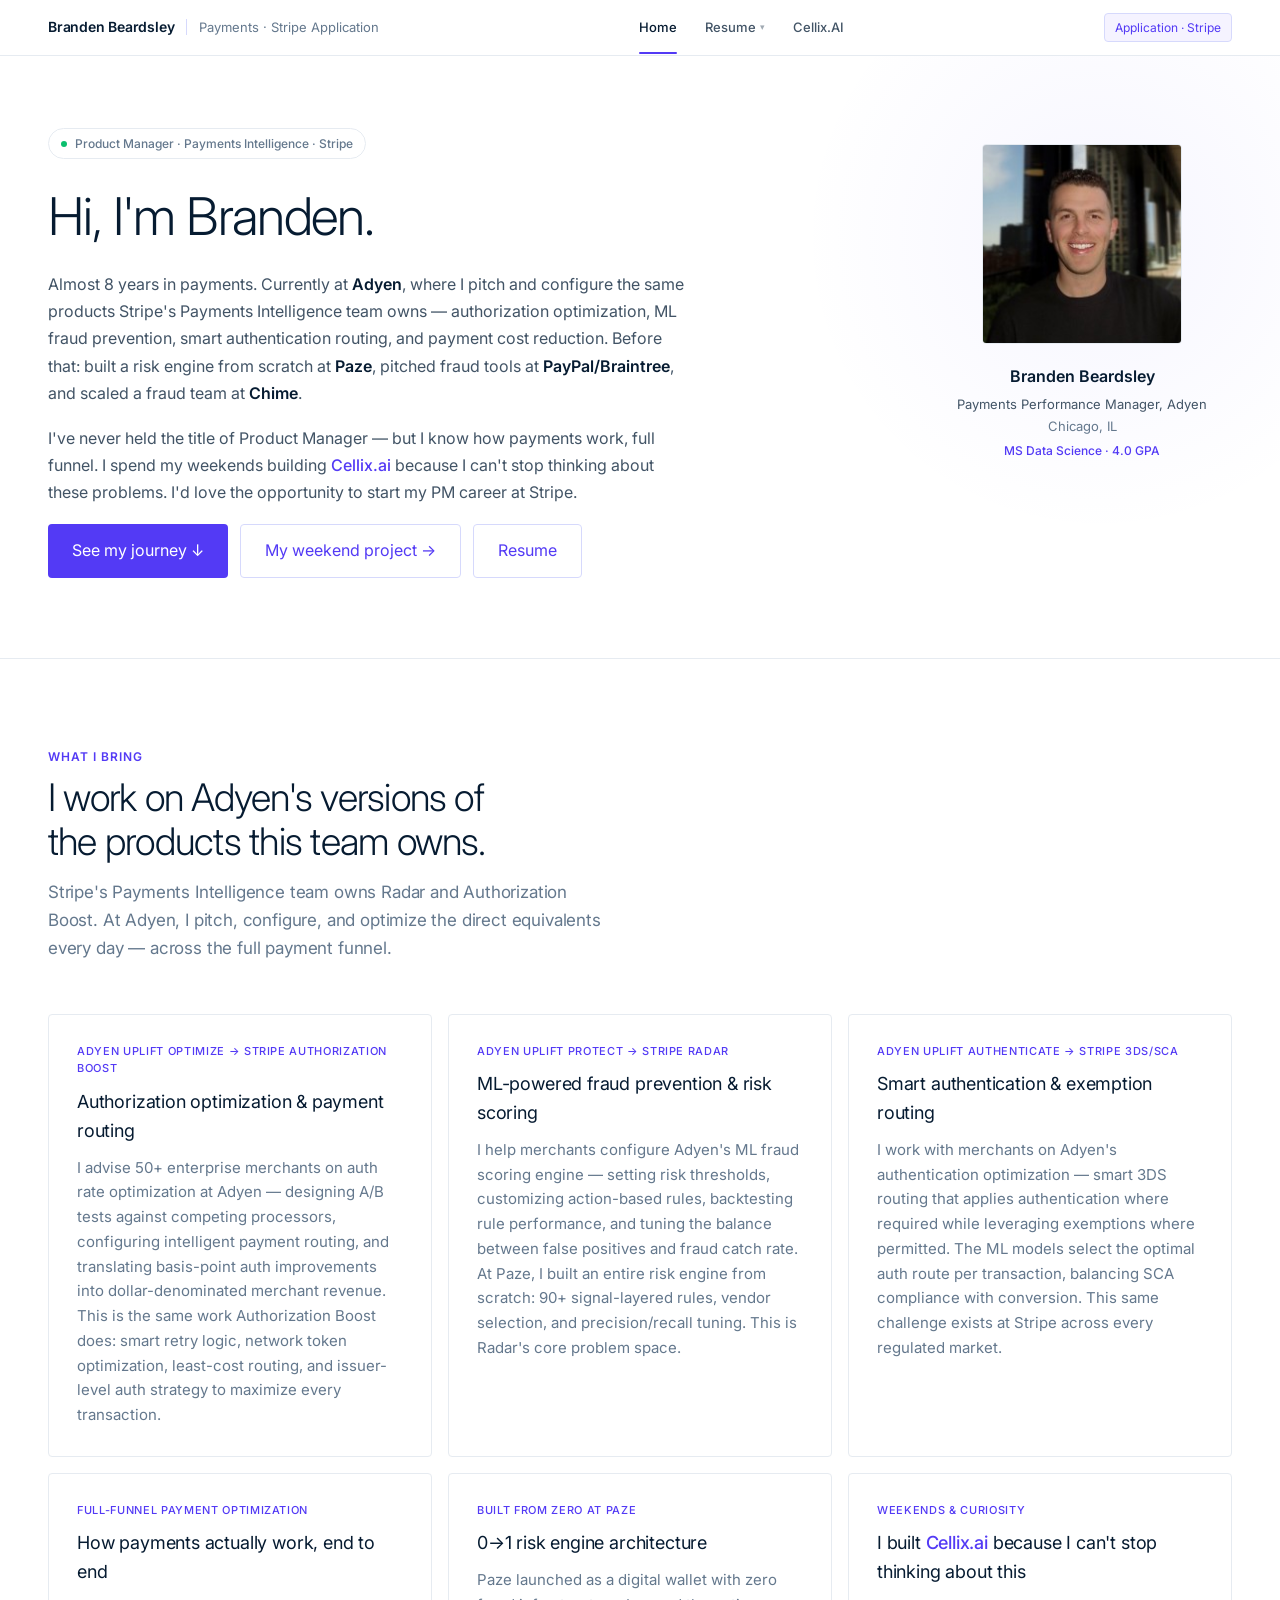
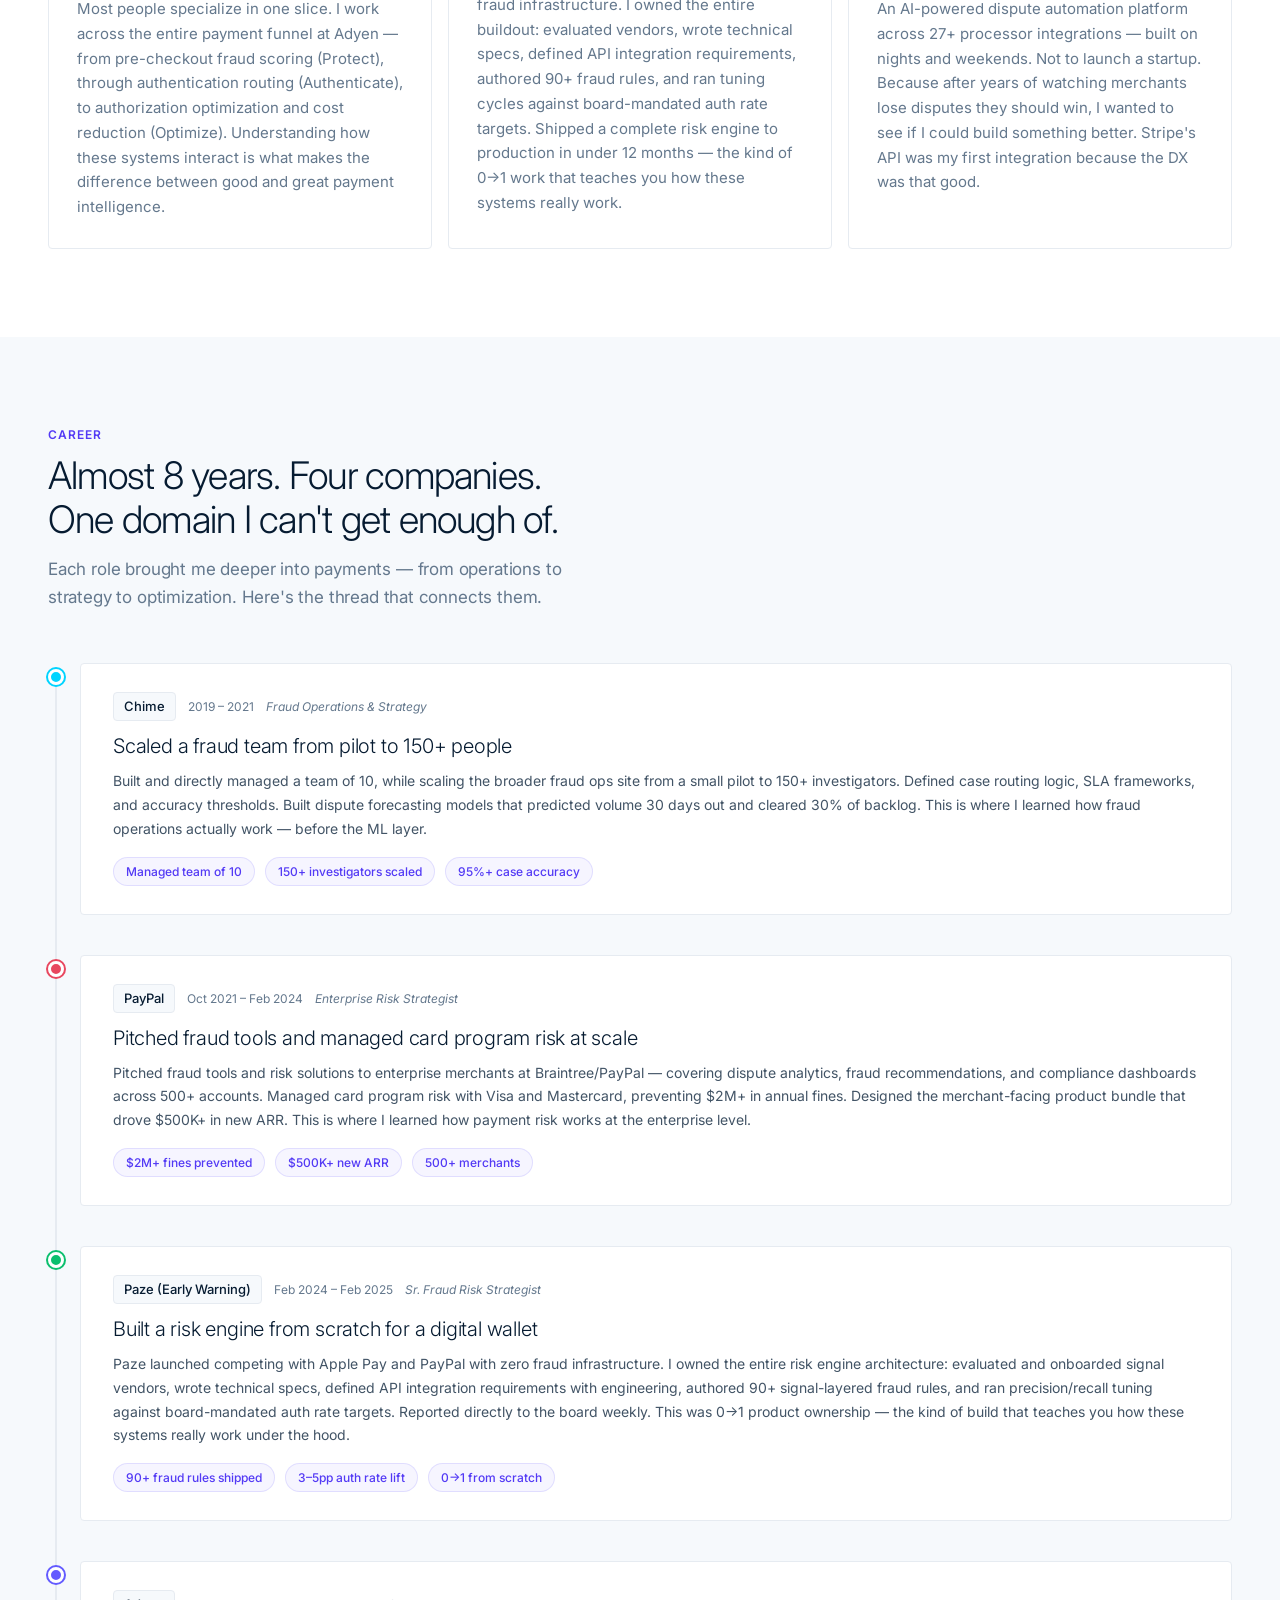
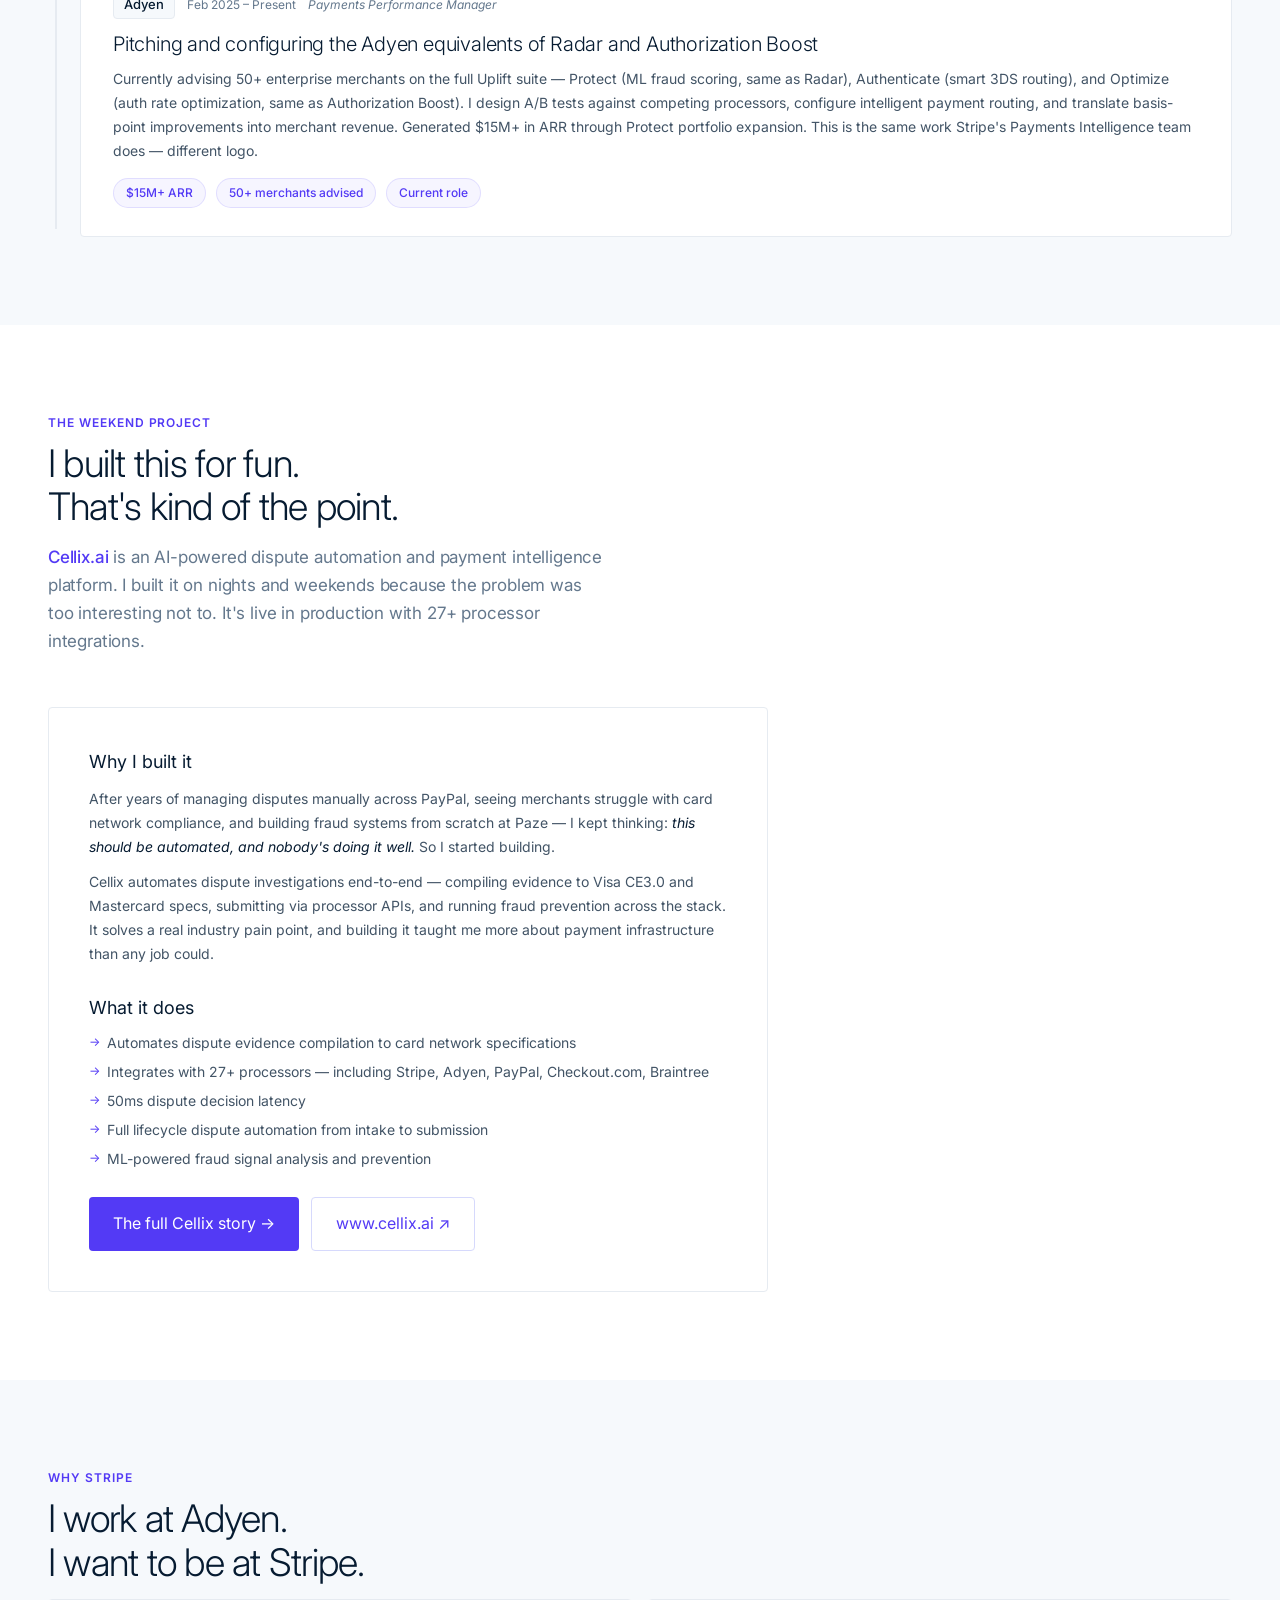
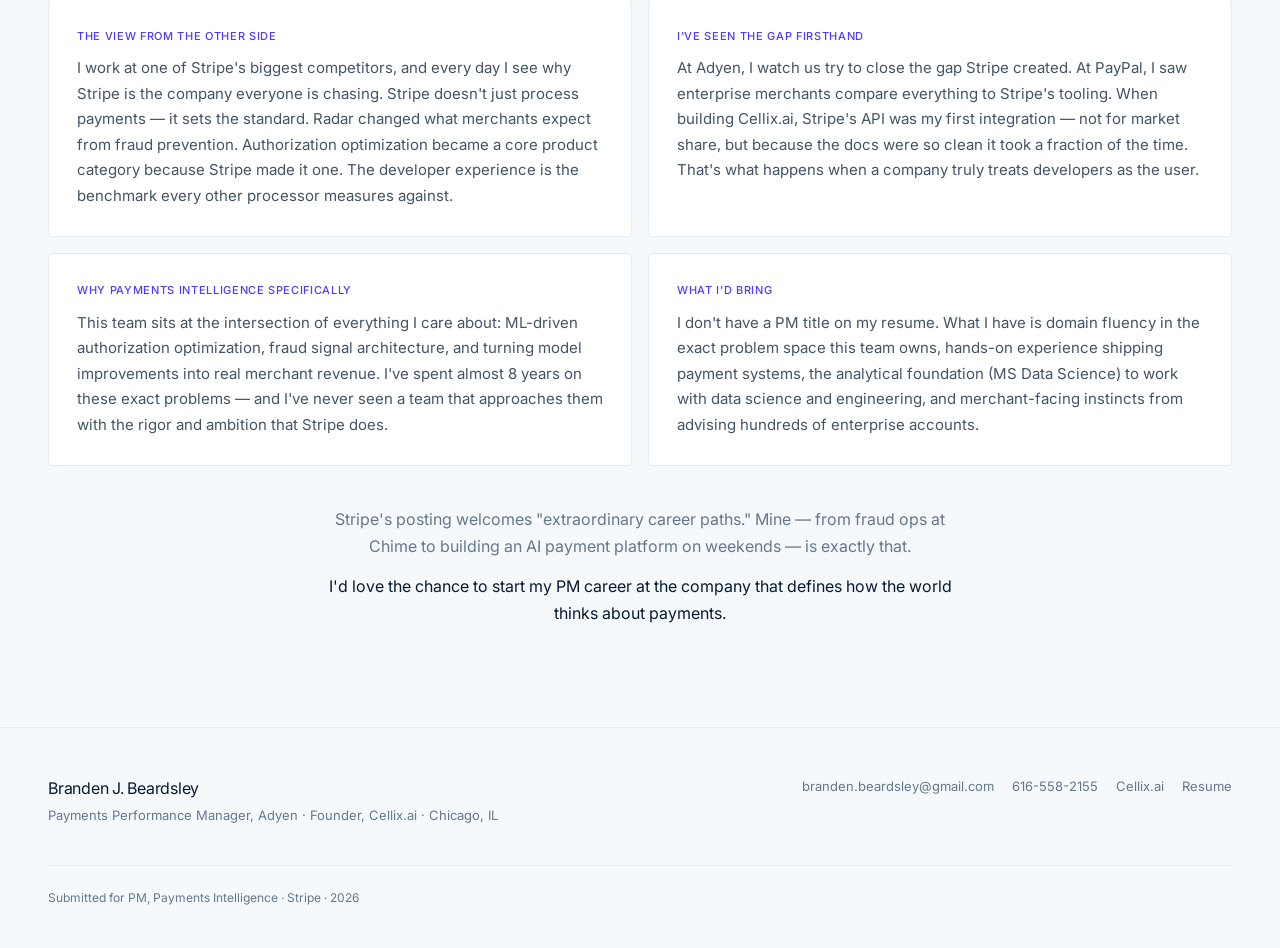
==== commit 17f2b6a6: "Rewrite cards around Adyen↔Stripe product mapping, sharpen career narrative - "What I bring" cards n" ====
--- a/index.html
+++ b/index.html
@@ -63,11 +63,11 @@
       </h1>
 
       <p class="hero-new-intro">
-        Almost 8 years in payments — at <strong>Chime</strong>, <strong>PayPal</strong>, <strong>Paze</strong>, and now <strong>Adyen</strong>. I've never held the title of Product Manager, but I've spent my career building roadmaps, shipping systems from scratch, and helping merchants integrate and adopt product features.
+        Almost 8 years in payments. Currently at <strong>Adyen</strong>, where I pitch and configure the same products Stripe's Payments Intelligence team owns — authorization optimization, ML fraud prevention, smart authentication routing, and payment cost reduction. Before that: built a risk engine from scratch at <strong>Paze</strong>, pitched fraud tools at <strong>PayPal/Braintree</strong>, and scaled a fraud team at <strong>Chime</strong>.
       </p>
 
       <p class="hero-new-passion">
-        I spend my weekends building <a href="/cellix">Cellix.ai</a>, an AI-powered dispute automation platform — not to launch a startup, but because I can't stop thinking about these problems. I'd love the opportunity to start my PM career at Stripe.
+        I've never held the title of Product Manager — but I know how payments work, full funnel. I spend my weekends building <a href="/cellix">Cellix.ai</a> because I can't stop thinking about these problems. I'd love the opportunity to start my PM career at Stripe.
       </p>
 
       <div class="hero-new-btns">
@@ -79,49 +79,49 @@
   </div>
 </section>
 
-<!-- WHAT I BRING — honest framing -->
+<!-- WHAT I BRING — Adyen ↔ Stripe product mapping -->
 <section class="sec" id="journey">
   <div class="sec-in">
     <div class="sec-ey">What I bring</div>
-    <h2 class="sec-h2">Not a PM title.<br>The domain expertise that earns one.</h2>
-    <p class="sec-lead">I haven't been a Product Manager. But here's what almost 8 years in payments has taught me — and why I think it translates.</p>
+    <h2 class="sec-h2">I work on Adyen's versions of<br>the products this team owns.</h2>
+    <p class="sec-lead">Stripe's Payments Intelligence team owns Radar and Authorization Boost. At Adyen, I pitch, configure, and optimize the direct equivalents every day — across the full payment funnel.</p>
 
     <div class="bring-grid">
 
       <div class="bring-card">
-        <div class="bring-icon">&#127919;</div>
-        <h3>Deep domain expertise</h3>
-        <p>Authorization optimization, fraud prevention, dispute management, card network compliance (Visa CE3.0, Mastercard), merchant risk tooling — this is the problem space I've lived in across four companies and every angle of the payments stack.</p>
-      </div>
-
-      <div class="bring-card">
-        <div class="bring-icon">&#128295;</div>
-        <h3>I build things</h3>
-        <p>I defined product requirements, designed roadmaps, wrote technical specs, ran A/B tests, and shipped systems from zero. At Paze, I owned the entire fraud engine from vendor selection through board reporting. The work was PM work — the title wasn't.</p>
-      </div>
-
-      <div class="bring-card">
-        <div class="bring-icon">&#129504;</div>
-        <h3>Genuine curiosity</h3>
-        <p>I spend my weekends coding <a href="/cellix">Cellix.ai</a> — an AI dispute automation platform across 27+ processor integrations. Not because I have to. Because I'm genuinely fascinated by how AI will reshape payment intelligence and I wanted to build something that solves a real problem.</p>
-      </div>
-
-      <div class="bring-card">
-        <div class="bring-icon">&#128200;</div>
-        <h3>Business impact at scale</h3>
-        <p>$15M+ ARR through auth optimization at Adyen. $2M+ in card network fines prevented at PayPal. 150-person fraud ops site launched at Chime. I understand how payments work at the revenue level, not just the technical level.</p>
-      </div>
-
-      <div class="bring-card">
-        <div class="bring-icon">&#129309;</div>
-        <h3>Merchant-facing intuition</h3>
-        <p>I've advised 50+ enterprise merchants on checkout optimization at Adyen, built compliance dashboards for 500+ merchants at PayPal, and delivered product demos that grew Paze's merchant portfolio from zero. I know how to talk to merchants and understand what they need.</p>
-      </div>
-
-      <div class="bring-card">
-        <div class="bring-icon">&#127891;</div>
-        <h3>Analytical foundation</h3>
-        <p>Master's in Data Science (4.0 GPA) focused on Applied ML. I designed controlled A/B tests against competing processors at Adyen, built dispute forecasting models at Chime, and approached every problem from first principles.</p>
+        <div class="bring-label">Adyen Uplift Optimize → Stripe Authorization Boost</div>
+        <h3>Authorization optimization &amp; payment routing</h3>
+        <p>I advise 50+ enterprise merchants on auth rate optimization at Adyen — designing A/B tests against competing processors, configuring intelligent payment routing, and translating basis-point auth improvements into dollar-denominated merchant revenue. This is the same work Authorization Boost does: smart retry logic, network token optimization, least-cost routing, and issuer-level auth strategy to maximize every transaction.</p>
+      </div>
+
+      <div class="bring-card">
+        <div class="bring-label">Adyen Uplift Protect → Stripe Radar</div>
+        <h3>ML-powered fraud prevention &amp; risk scoring</h3>
+        <p>I help merchants configure Adyen's ML fraud scoring engine — setting risk thresholds, customizing action-based rules, backtesting rule performance, and tuning the balance between false positives and fraud catch rate. At Paze, I built an entire risk engine from scratch: 90+ signal-layered rules, vendor selection, and precision/recall tuning. This is Radar's core problem space.</p>
+      </div>
+
+      <div class="bring-card">
+        <div class="bring-label">Adyen Uplift Authenticate → Stripe 3DS/SCA</div>
+        <h3>Smart authentication &amp; exemption routing</h3>
+        <p>I work with merchants on Adyen's authentication optimization — smart 3DS routing that applies authentication where required while leveraging exemptions where permitted. The ML models select the optimal auth route per transaction, balancing SCA compliance with conversion. This same challenge exists at Stripe across every regulated market.</p>
+      </div>
+
+      <div class="bring-card">
+        <div class="bring-label">Full-funnel payment optimization</div>
+        <h3>How payments actually work, end to end</h3>
+        <p>Most people specialize in one slice. I work across the entire payment funnel at Adyen — from pre-checkout fraud scoring (Protect), through authentication routing (Authenticate), to authorization optimization and cost reduction (Optimize). Understanding how these systems interact is what makes the difference between good and great payment intelligence.</p>
+      </div>
+
+      <div class="bring-card">
+        <div class="bring-label">Built from zero at Paze</div>
+        <h3>0→1 risk engine architecture</h3>
+        <p>Paze launched as a digital wallet with zero fraud infrastructure. I owned the entire buildout: evaluated vendors, wrote technical specs, defined API integration requirements, authored 90+ fraud rules, and ran tuning cycles against board-mandated auth rate targets. Shipped a complete risk engine to production in under 12 months — the kind of 0→1 work that teaches you how these systems really work.</p>
+      </div>
+
+      <div class="bring-card">
+        <div class="bring-label">Weekends &amp; curiosity</div>
+        <h3>I built <a href="/cellix">Cellix.ai</a> because I can't stop thinking about this</h3>
+        <p>An AI-powered dispute automation platform across 27+ processor integrations — built on nights and weekends. Not to launch a startup. Because after years of watching merchants lose disputes they should win, I wanted to see if I could build something better. Stripe's API was my first integration because the DX was that good.</p>
       </div>
 
     </div>
@@ -145,12 +145,12 @@
             <span class="tl-dates">2019 – 2021</span>
             <span class="tl-title">Fraud Operations & Strategy</span>
           </div>
-          <h3>Where I learned how fraud systems actually work</h3>
-          <p>Started at the operational layer — which turns out to be where everything begins. Launched a fraud investigation site from a small pilot to 150+ investigators. Built dispute forecasting models that predicted volume 30 days out. Defined case routing logic and accuracy frameworks that sustained 95%+ accuracy at scale.</p>
+          <h3>Scaled a fraud team from pilot to 150+ people</h3>
+          <p>Built and directly managed a team of 10, while scaling the broader fraud ops site from a small pilot to 150+ investigators. Defined case routing logic, SLA frameworks, and accuracy thresholds. Built dispute forecasting models that predicted volume 30 days out and cleared 30% of backlog. This is where I learned how fraud operations actually work — before the ML layer.</p>
           <div class="tl-stats">
+            <span class="tl-stat">Managed team of 10</span>
             <span class="tl-stat">150+ investigators scaled</span>
             <span class="tl-stat">95%+ case accuracy</span>
-            <span class="tl-stat">30% backlog cleared</span>
           </div>
         </div>
       </div>
@@ -163,8 +163,8 @@
             <span class="tl-dates">Oct 2021 – Feb 2024</span>
             <span class="tl-title">Enterprise Risk Strategist</span>
           </div>
-          <h3>Where I learned merchant-facing product at enterprise scale</h3>
-          <p>Owned compliance tooling for 500+ enterprise merchants across Visa and Mastercard programs. Designed the merchant-facing product bundle — dispute analytics, fraud recommendations, and compliance dashboards — that drove $500K+ in new ARR. Prevented $2M+ in annual card network fines. This is where I learned Visa CE3.0, TC40s, and card network rules at a depth that most people never touch.</p>
+          <h3>Pitched fraud tools and managed card program risk at scale</h3>
+          <p>Pitched fraud tools and risk solutions to enterprise merchants at Braintree/PayPal — covering dispute analytics, fraud recommendations, and compliance dashboards across 500+ accounts. Managed card program risk with Visa and Mastercard, preventing $2M+ in annual fines. Designed the merchant-facing product bundle that drove $500K+ in new ARR. This is where I learned how payment risk works at the enterprise level.</p>
           <div class="tl-stats">
             <span class="tl-stat">$2M+ fines prevented</span>
             <span class="tl-stat">$500K+ new ARR</span>
@@ -181,8 +181,8 @@
             <span class="tl-dates">Feb 2024 – Feb 2025</span>
             <span class="tl-title">Sr. Fraud Risk Strategist</span>
           </div>
-          <h3>Where I built a product from zero</h3>
-          <p>Paze launched with zero fraud infrastructure — no rules, no vendor stack, no ML signals. I owned the entire buildout: evaluated and onboarded vendors, wrote technical specs, defined API integration requirements with engineering, authored 90+ signal-layered rules, and ran precision/recall tuning cycles against board-mandated auth rate targets. Reported directly to the board weekly. This was the closest thing to a 0→1 PM role I've had — I just didn't have the title.</p>
+          <h3>Built a risk engine from scratch for a digital wallet</h3>
+          <p>Paze launched competing with Apple Pay and PayPal with zero fraud infrastructure. I owned the entire risk engine architecture: evaluated and onboarded signal vendors, wrote technical specs, defined API integration requirements with engineering, authored 90+ signal-layered fraud rules, and ran precision/recall tuning against board-mandated auth rate targets. Reported directly to the board weekly. This was 0→1 product ownership — the kind of build that teaches you how these systems really work under the hood.</p>
           <div class="tl-stats">
             <span class="tl-stat">90+ fraud rules shipped</span>
             <span class="tl-stat">3–5pp auth rate lift</span>
@@ -199,8 +199,8 @@
             <span class="tl-dates">Feb 2025 – Present</span>
             <span class="tl-title">Payments Performance Manager</span>
           </div>
-          <h3>Where I'm doing auth optimization today</h3>
-          <p>Currently advising 50+ enterprise merchants on authorization optimization — designing controlled A/B tests against competing processors, building enablement programs for account management teams, and translating basis-point auth improvements into dollar-denominated merchant revenue. Generated $15M+ in ARR through Protect portfolio expansion. This work directly parallels what Stripe's Authorization Boost team does.</p>
+          <h3>Pitching and configuring the Adyen equivalents of Radar and Authorization Boost</h3>
+          <p>Currently advising 50+ enterprise merchants on the full Uplift suite — Protect (ML fraud scoring, same as Radar), Authenticate (smart 3DS routing), and Optimize (auth rate optimization, same as Authorization Boost). I design A/B tests against competing processors, configure intelligent payment routing, and translate basis-point improvements into merchant revenue. Generated $15M+ in ARR through Protect portfolio expansion. This is the same work Stripe's Payments Intelligence team does — different logo.</p>
           <div class="tl-stats">
             <span class="tl-stat">$15M+ ARR</span>
             <span class="tl-stat">50+ merchants advised</span>
--- a/assets/styles.css
+++ b/assets/styles.css
@@ -97,6 +97,7 @@
 .bring-card{background:var(--white);border:1px solid var(--border);border-radius:4px;padding:28px;transition:border-color .2s}
 .bring-card:hover{border-color:var(--v-border)}
 .bring-icon{font-size:28px;margin-bottom:14px}
+.bring-label{font-size:11px;font-weight:500;text-transform:uppercase;letter-spacing:.06em;color:var(--v);margin-bottom:10px}
 .bring-card h3{font-size:18px;font-weight:400;color:var(--head);letter-spacing:-.01em;margin-bottom:10px}
 .bring-card p{font-size:15px;color:var(--muted);line-height:1.65}
 .bring-card a{color:var(--v);text-decoration:none;font-weight:500}
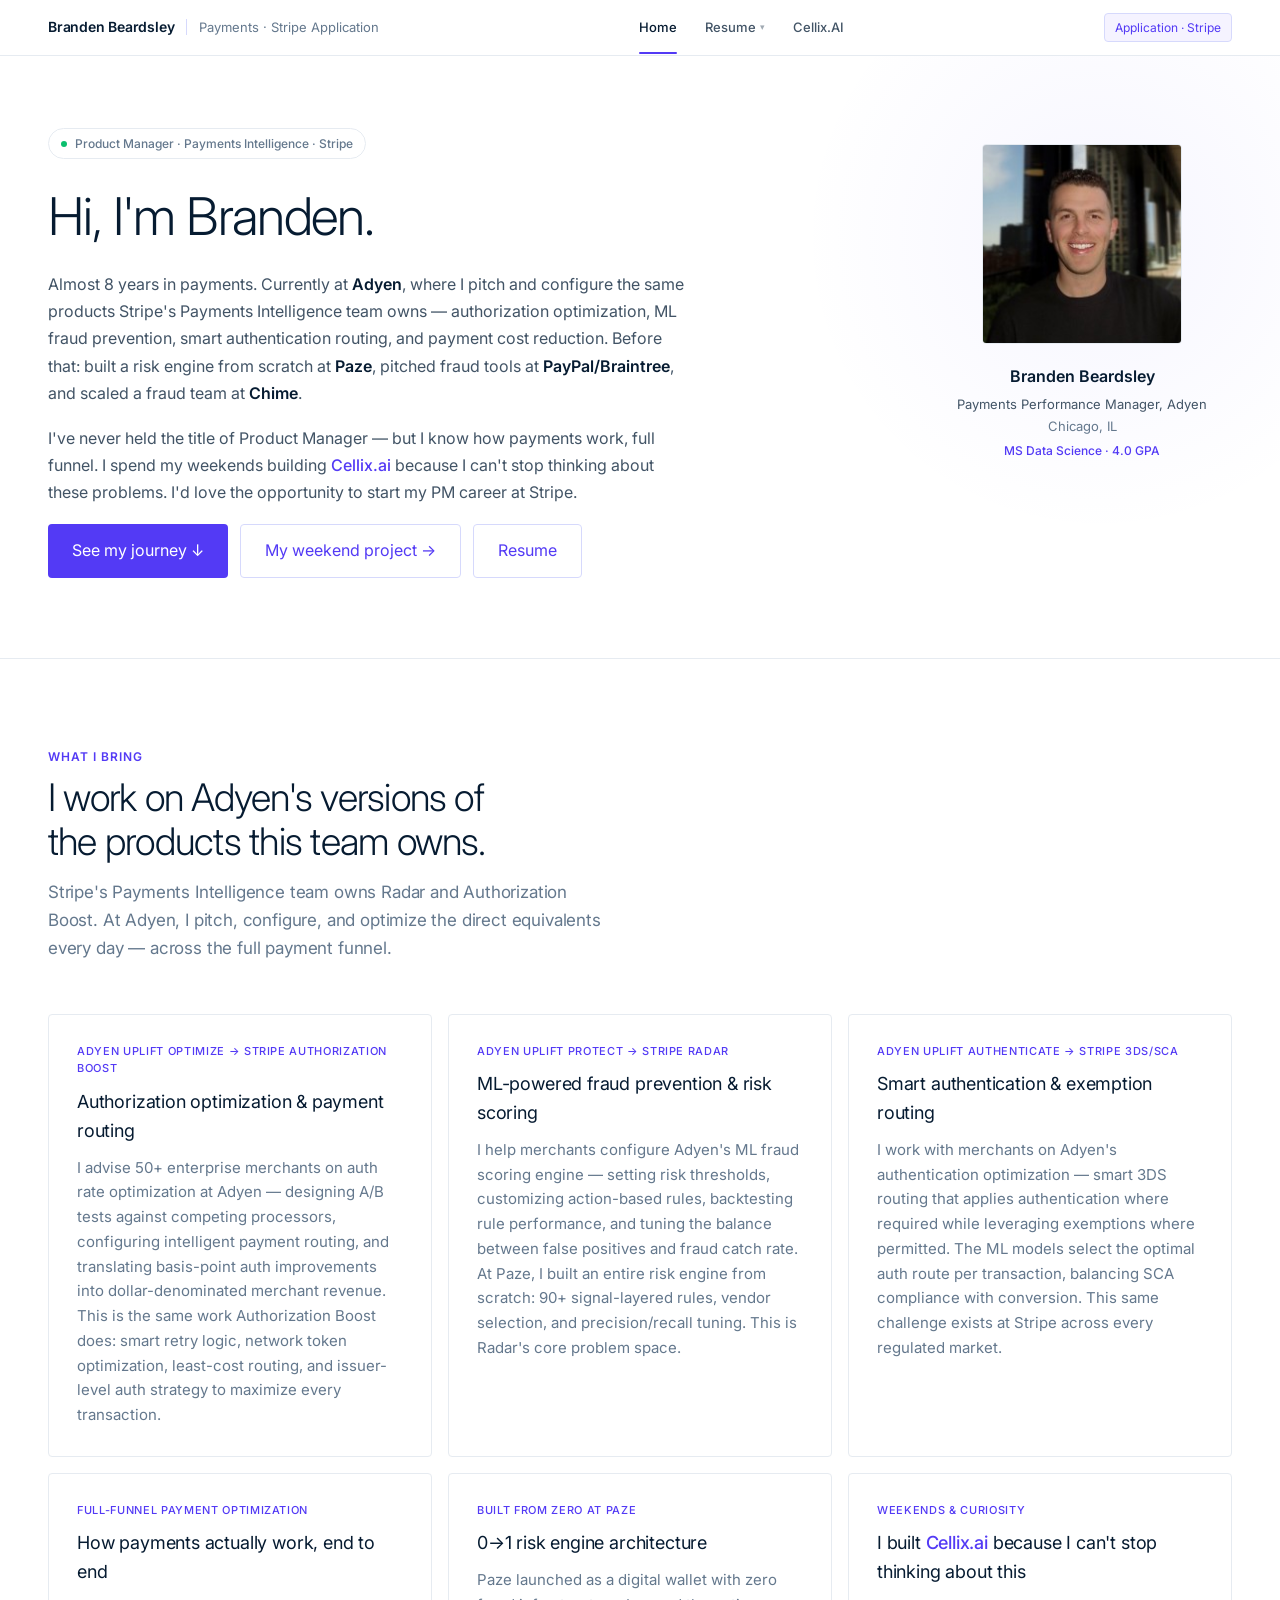
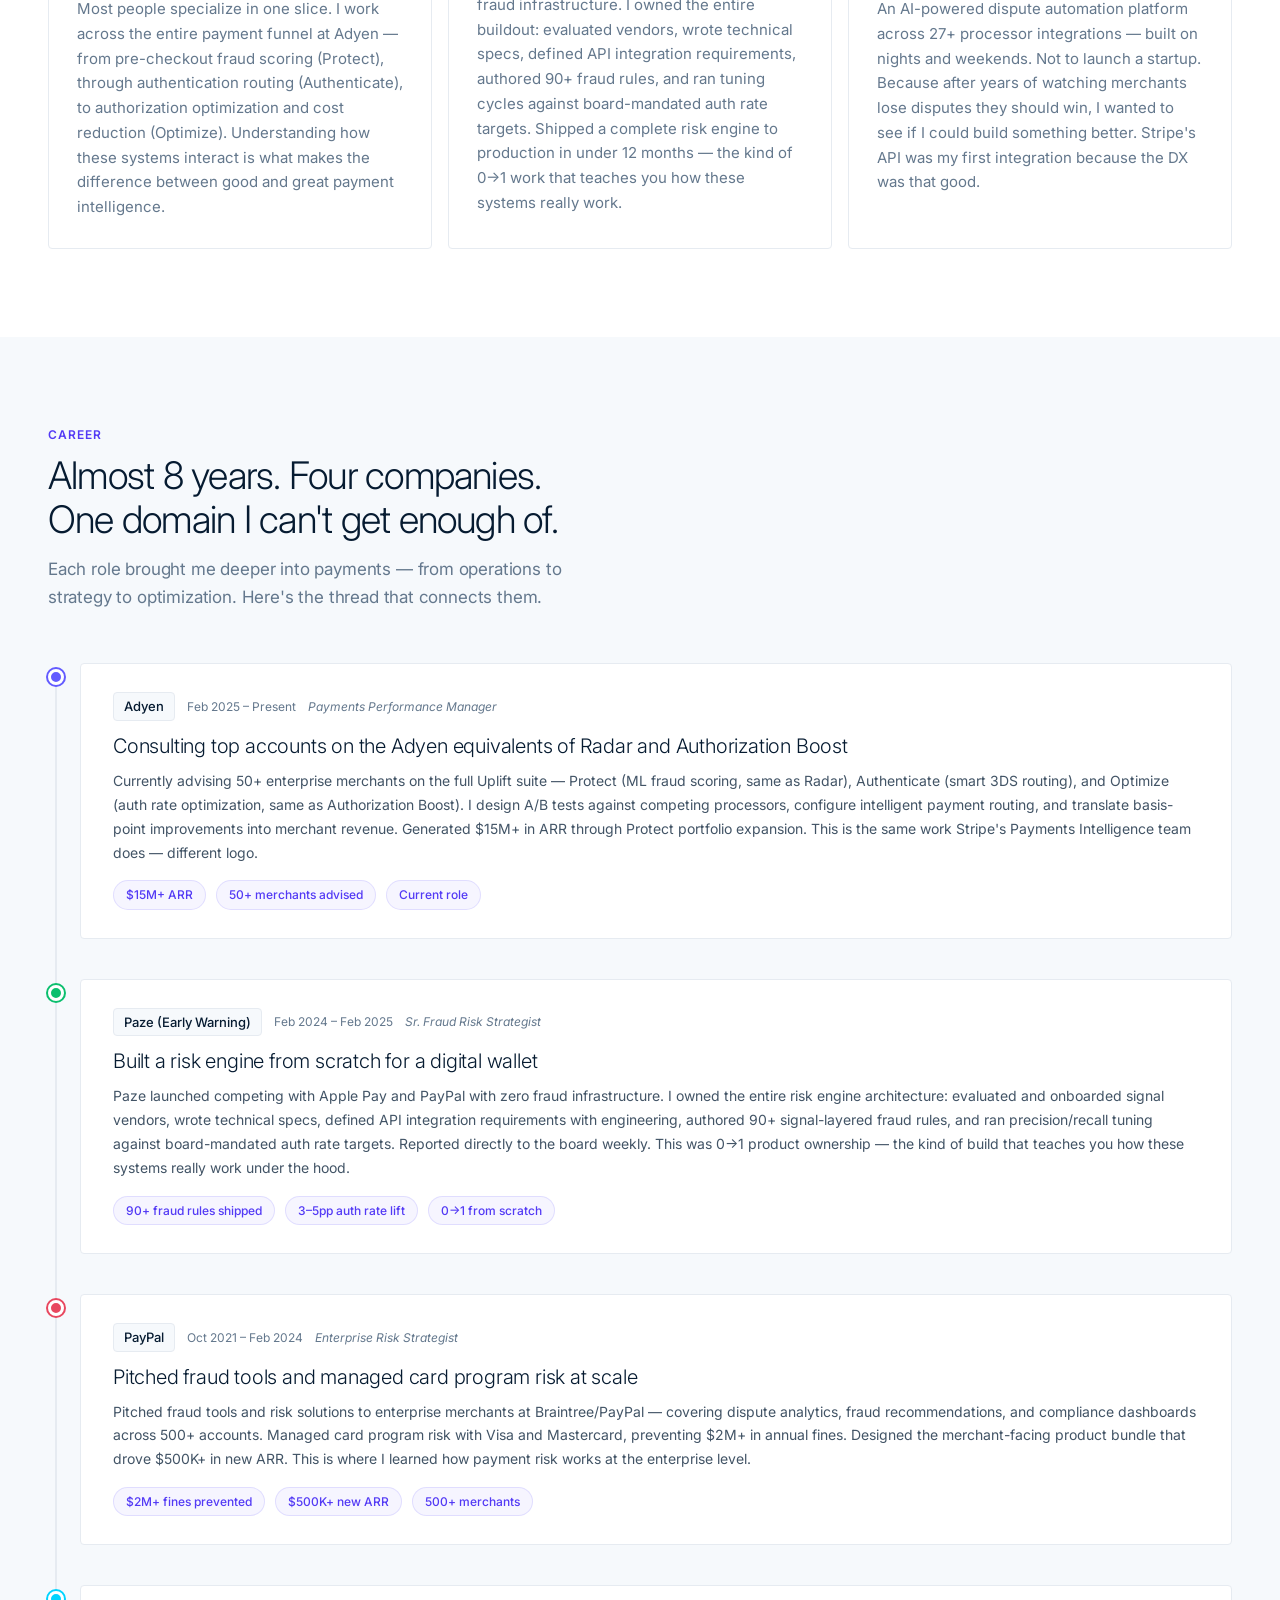
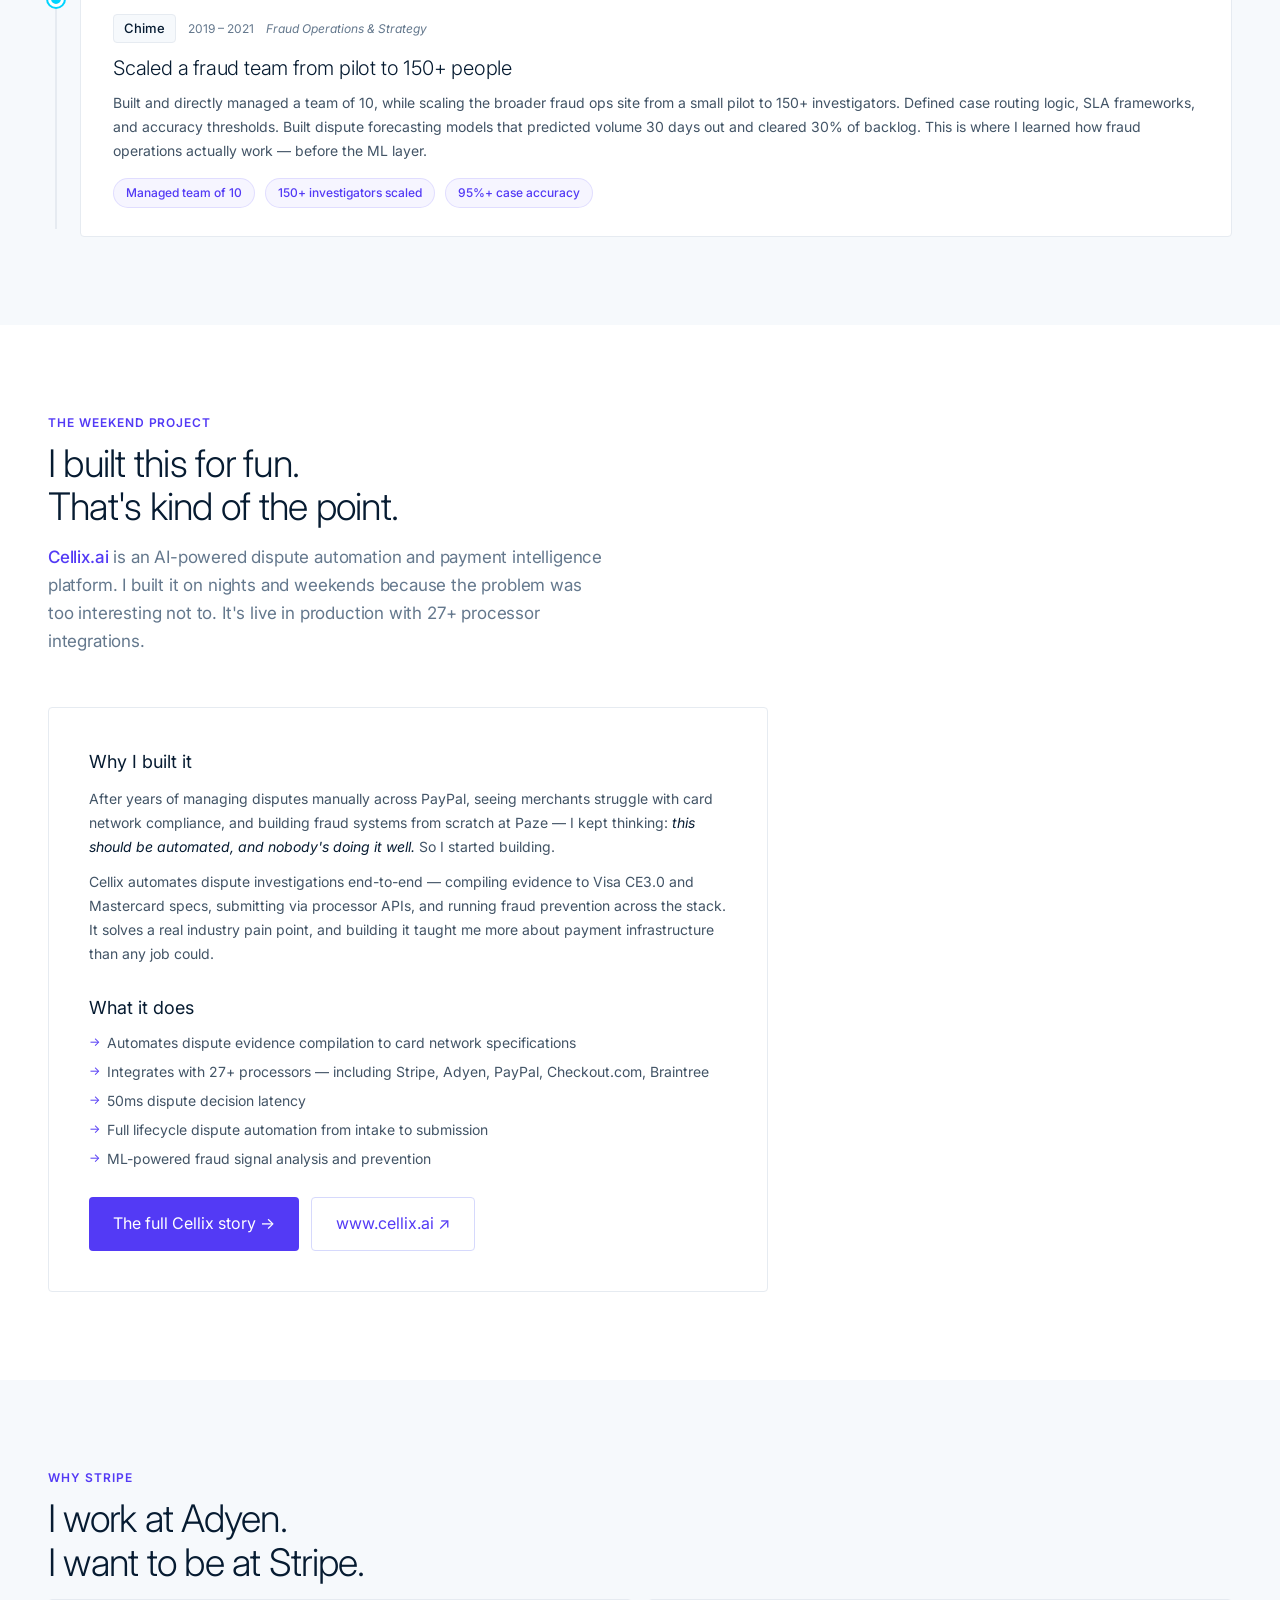
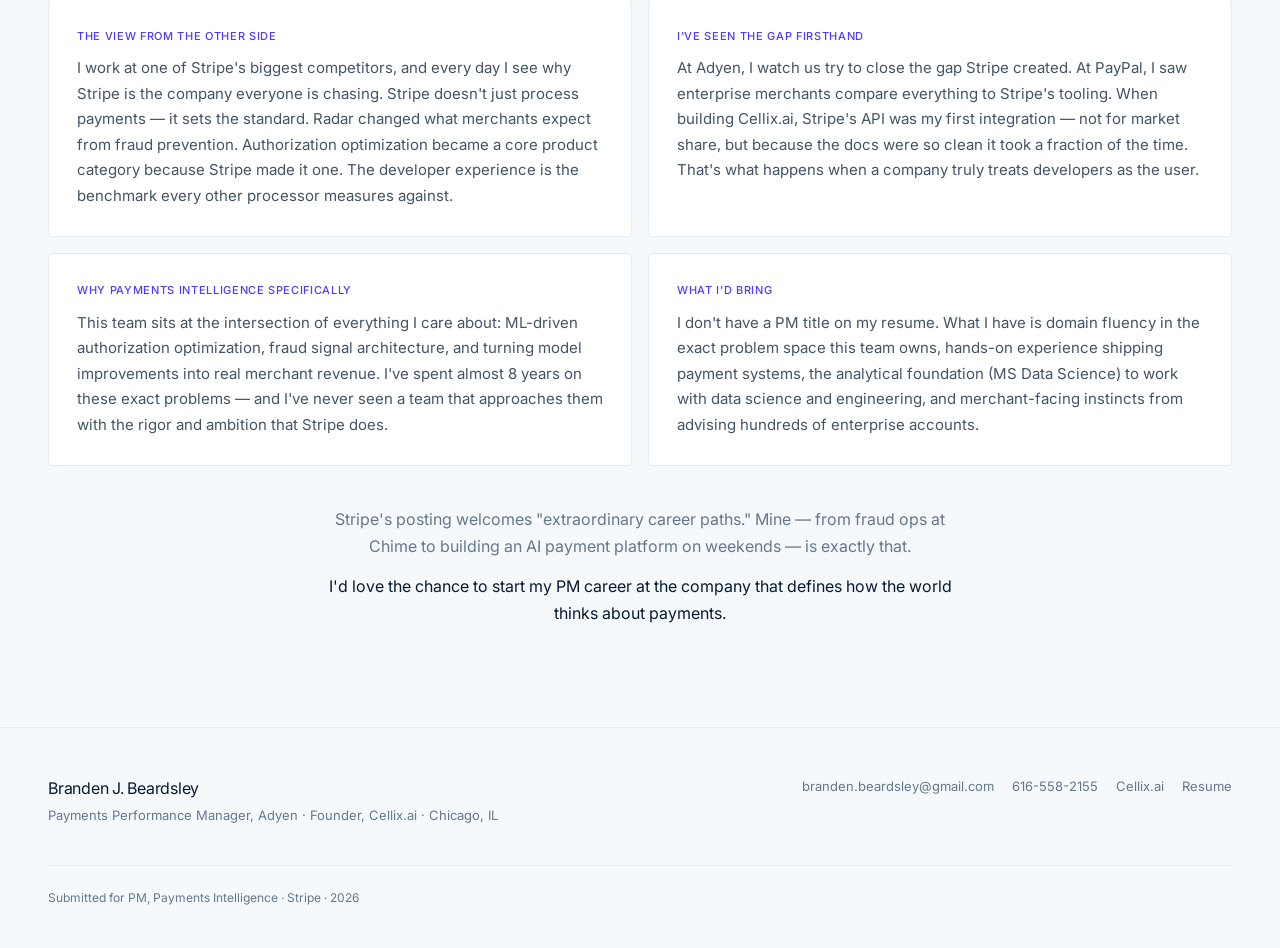
==== commit 633258e8: "Reverse career timeline: lead with Adyen, backtrack to Chime Co-Authored-By: Claude Opus 4.6 (1M con" ====
--- a/index.html
+++ b/index.html
@@ -138,19 +138,37 @@
     <div class="timeline">
 
       <div class="tl-item">
-        <div class="tl-marker" style="--mc:#00D4FF"></div>
+        <div class="tl-marker" style="--mc:#635BFF"></div>
         <div class="tl-content">
           <div class="tl-meta">
-            <span class="tl-company">Chime</span>
-            <span class="tl-dates">2019 – 2021</span>
-            <span class="tl-title">Fraud Operations & Strategy</span>
-          </div>
-          <h3>Scaled a fraud team from pilot to 150+ people</h3>
-          <p>Built and directly managed a team of 10, while scaling the broader fraud ops site from a small pilot to 150+ investigators. Defined case routing logic, SLA frameworks, and accuracy thresholds. Built dispute forecasting models that predicted volume 30 days out and cleared 30% of backlog. This is where I learned how fraud operations actually work — before the ML layer.</p>
+            <span class="tl-company">Adyen</span>
+            <span class="tl-dates">Feb 2025 – Present</span>
+            <span class="tl-title">Payments Performance Manager</span>
+          </div>
+          <h3>Consulting top accounts on the Adyen equivalents of Radar and Authorization Boost</h3>
+          <p>Currently advising 50+ enterprise merchants on the full Uplift suite — Protect (ML fraud scoring, same as Radar), Authenticate (smart 3DS routing), and Optimize (auth rate optimization, same as Authorization Boost). I design A/B tests against competing processors, configure intelligent payment routing, and translate basis-point improvements into merchant revenue. Generated $15M+ in ARR through Protect portfolio expansion. This is the same work Stripe's Payments Intelligence team does — different logo.</p>
           <div class="tl-stats">
-            <span class="tl-stat">Managed team of 10</span>
-            <span class="tl-stat">150+ investigators scaled</span>
-            <span class="tl-stat">95%+ case accuracy</span>
+            <span class="tl-stat">$15M+ ARR</span>
+            <span class="tl-stat">50+ merchants advised</span>
+            <span class="tl-stat">Current role</span>
+          </div>
+        </div>
+      </div>
+
+      <div class="tl-item">
+        <div class="tl-marker" style="--mc:#0BBF6E"></div>
+        <div class="tl-content">
+          <div class="tl-meta">
+            <span class="tl-company">Paze (Early Warning)</span>
+            <span class="tl-dates">Feb 2024 – Feb 2025</span>
+            <span class="tl-title">Sr. Fraud Risk Strategist</span>
+          </div>
+          <h3>Built a risk engine from scratch for a digital wallet</h3>
+          <p>Paze launched competing with Apple Pay and PayPal with zero fraud infrastructure. I owned the entire risk engine architecture: evaluated and onboarded signal vendors, wrote technical specs, defined API integration requirements with engineering, authored 90+ signal-layered fraud rules, and ran precision/recall tuning against board-mandated auth rate targets. Reported directly to the board weekly. This was 0→1 product ownership — the kind of build that teaches you how these systems really work under the hood.</p>
+          <div class="tl-stats">
+            <span class="tl-stat">90+ fraud rules shipped</span>
+            <span class="tl-stat">3–5pp auth rate lift</span>
+            <span class="tl-stat">0→1 from scratch</span>
           </div>
         </div>
       </div>
@@ -174,37 +192,19 @@
       </div>
 
       <div class="tl-item">
-        <div class="tl-marker" style="--mc:#0BBF6E"></div>
+        <div class="tl-marker" style="--mc:#00D4FF"></div>
         <div class="tl-content">
           <div class="tl-meta">
-            <span class="tl-company">Paze (Early Warning)</span>
-            <span class="tl-dates">Feb 2024 – Feb 2025</span>
-            <span class="tl-title">Sr. Fraud Risk Strategist</span>
-          </div>
-          <h3>Built a risk engine from scratch for a digital wallet</h3>
-          <p>Paze launched competing with Apple Pay and PayPal with zero fraud infrastructure. I owned the entire risk engine architecture: evaluated and onboarded signal vendors, wrote technical specs, defined API integration requirements with engineering, authored 90+ signal-layered fraud rules, and ran precision/recall tuning against board-mandated auth rate targets. Reported directly to the board weekly. This was 0→1 product ownership — the kind of build that teaches you how these systems really work under the hood.</p>
+            <span class="tl-company">Chime</span>
+            <span class="tl-dates">2019 – 2021</span>
+            <span class="tl-title">Fraud Operations & Strategy</span>
+          </div>
+          <h3>Scaled a fraud team from pilot to 150+ people</h3>
+          <p>Built and directly managed a team of 10, while scaling the broader fraud ops site from a small pilot to 150+ investigators. Defined case routing logic, SLA frameworks, and accuracy thresholds. Built dispute forecasting models that predicted volume 30 days out and cleared 30% of backlog. This is where I learned how fraud operations actually work — before the ML layer.</p>
           <div class="tl-stats">
-            <span class="tl-stat">90+ fraud rules shipped</span>
-            <span class="tl-stat">3–5pp auth rate lift</span>
-            <span class="tl-stat">0→1 from scratch</span>
-          </div>
-        </div>
-      </div>
-
-      <div class="tl-item">
-        <div class="tl-marker" style="--mc:#635BFF"></div>
-        <div class="tl-content">
-          <div class="tl-meta">
-            <span class="tl-company">Adyen</span>
-            <span class="tl-dates">Feb 2025 – Present</span>
-            <span class="tl-title">Payments Performance Manager</span>
-          </div>
-          <h3>Pitching and configuring the Adyen equivalents of Radar and Authorization Boost</h3>
-          <p>Currently advising 50+ enterprise merchants on the full Uplift suite — Protect (ML fraud scoring, same as Radar), Authenticate (smart 3DS routing), and Optimize (auth rate optimization, same as Authorization Boost). I design A/B tests against competing processors, configure intelligent payment routing, and translate basis-point improvements into merchant revenue. Generated $15M+ in ARR through Protect portfolio expansion. This is the same work Stripe's Payments Intelligence team does — different logo.</p>
-          <div class="tl-stats">
-            <span class="tl-stat">$15M+ ARR</span>
-            <span class="tl-stat">50+ merchants advised</span>
-            <span class="tl-stat">Current role</span>
+            <span class="tl-stat">Managed team of 10</span>
+            <span class="tl-stat">150+ investigators scaled</span>
+            <span class="tl-stat">95%+ case accuracy</span>
           </div>
         </div>
       </div>
